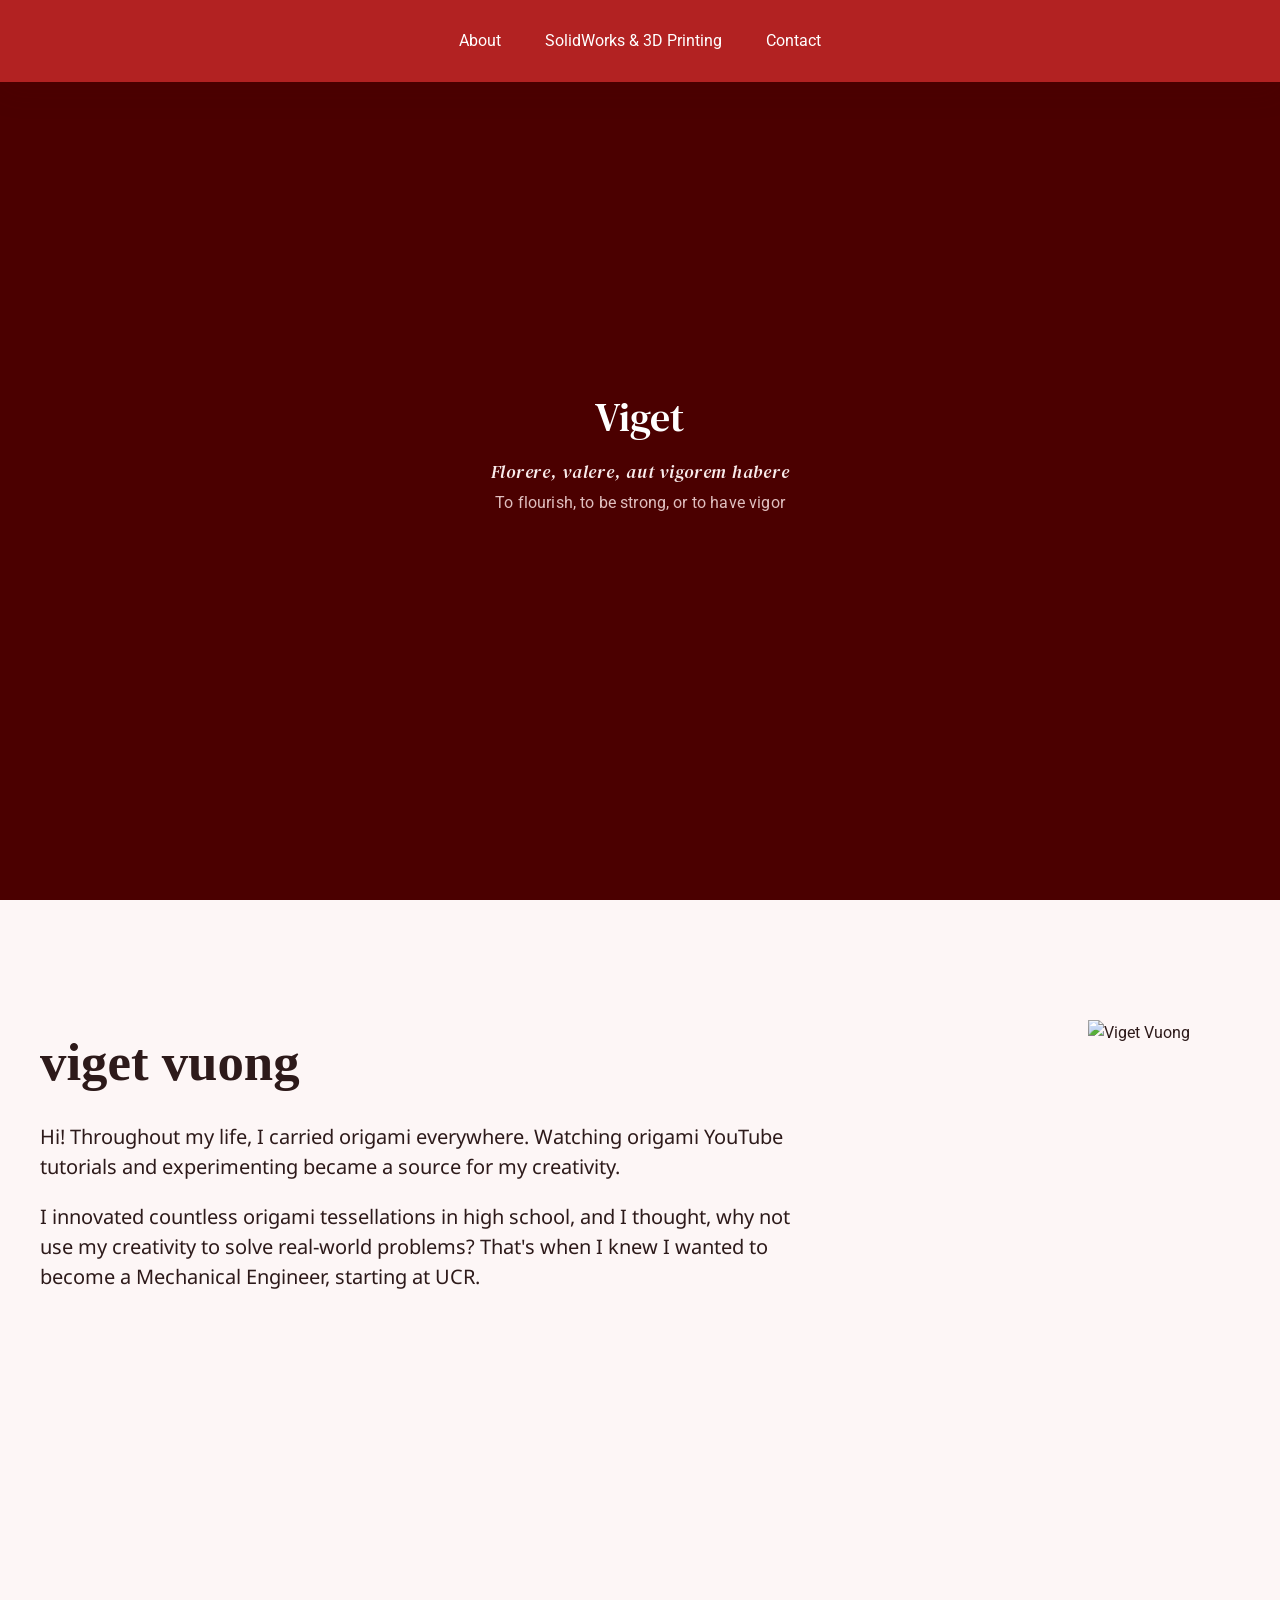
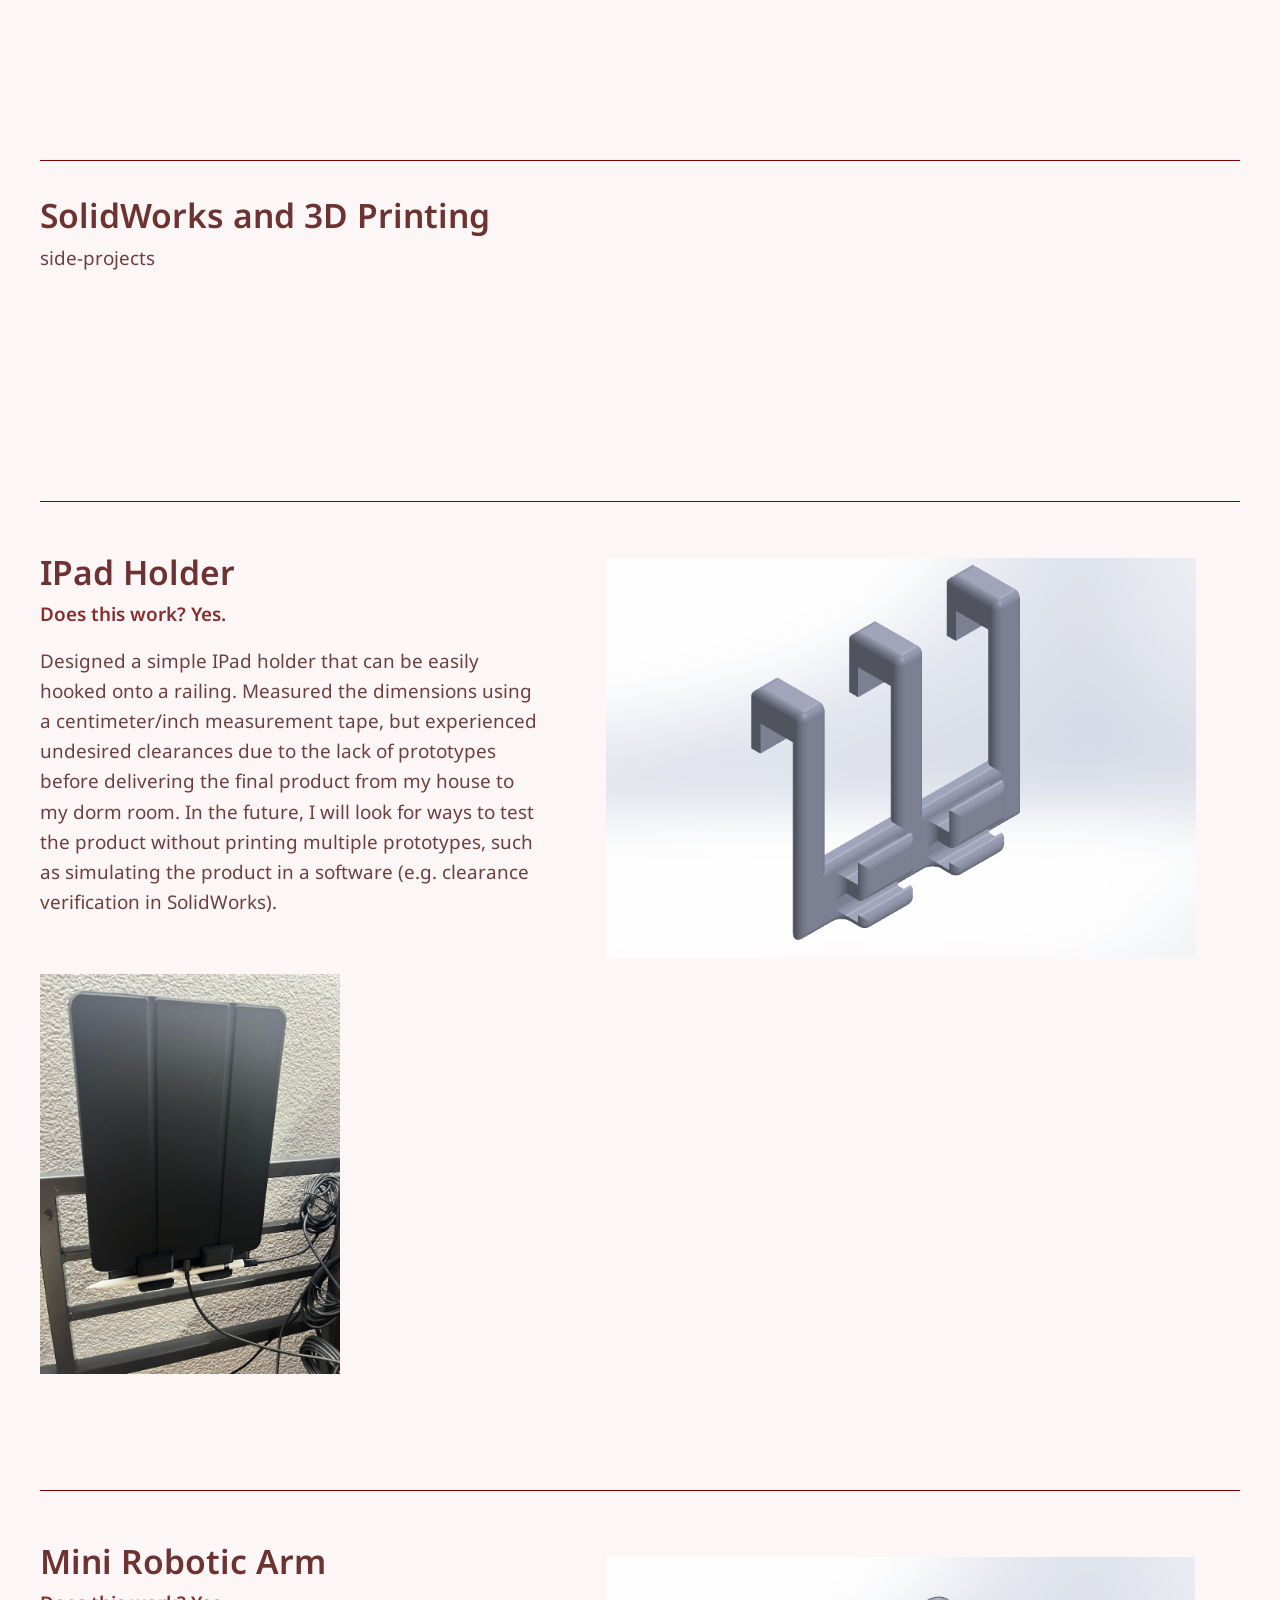
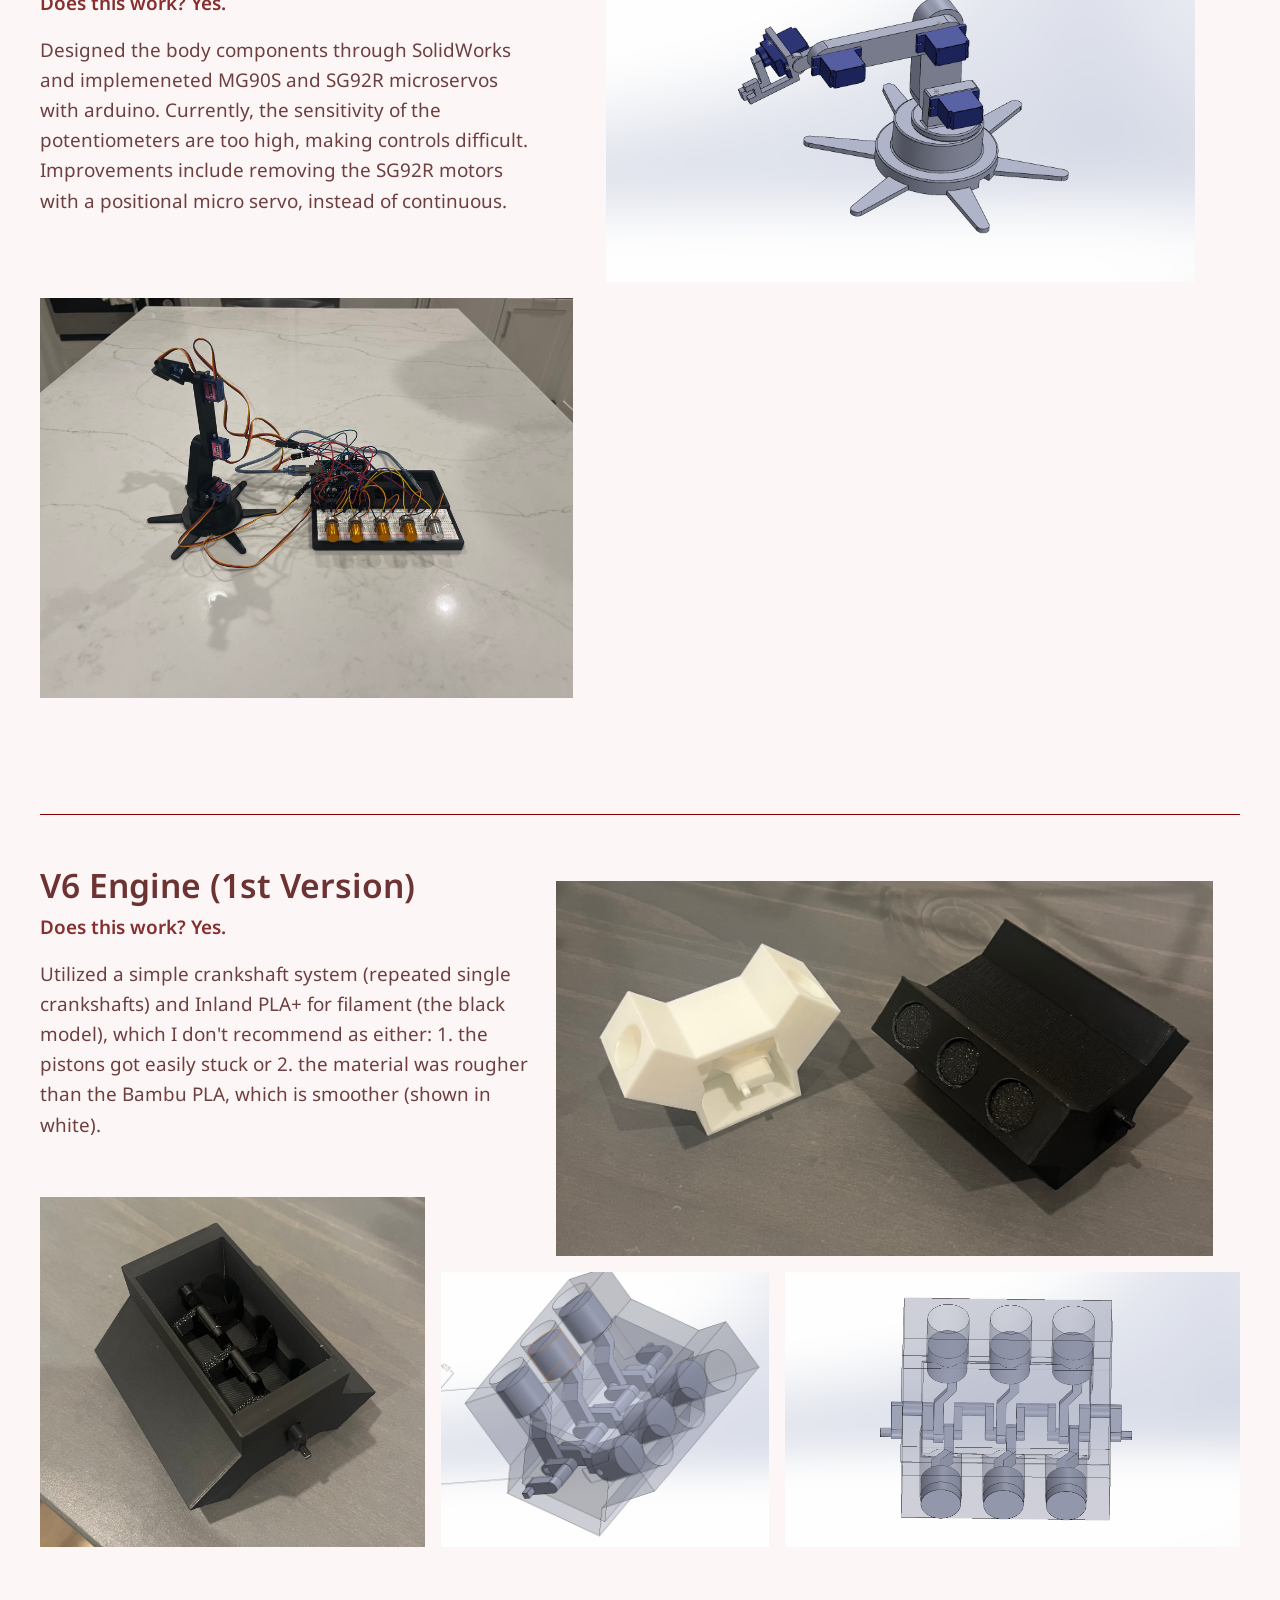
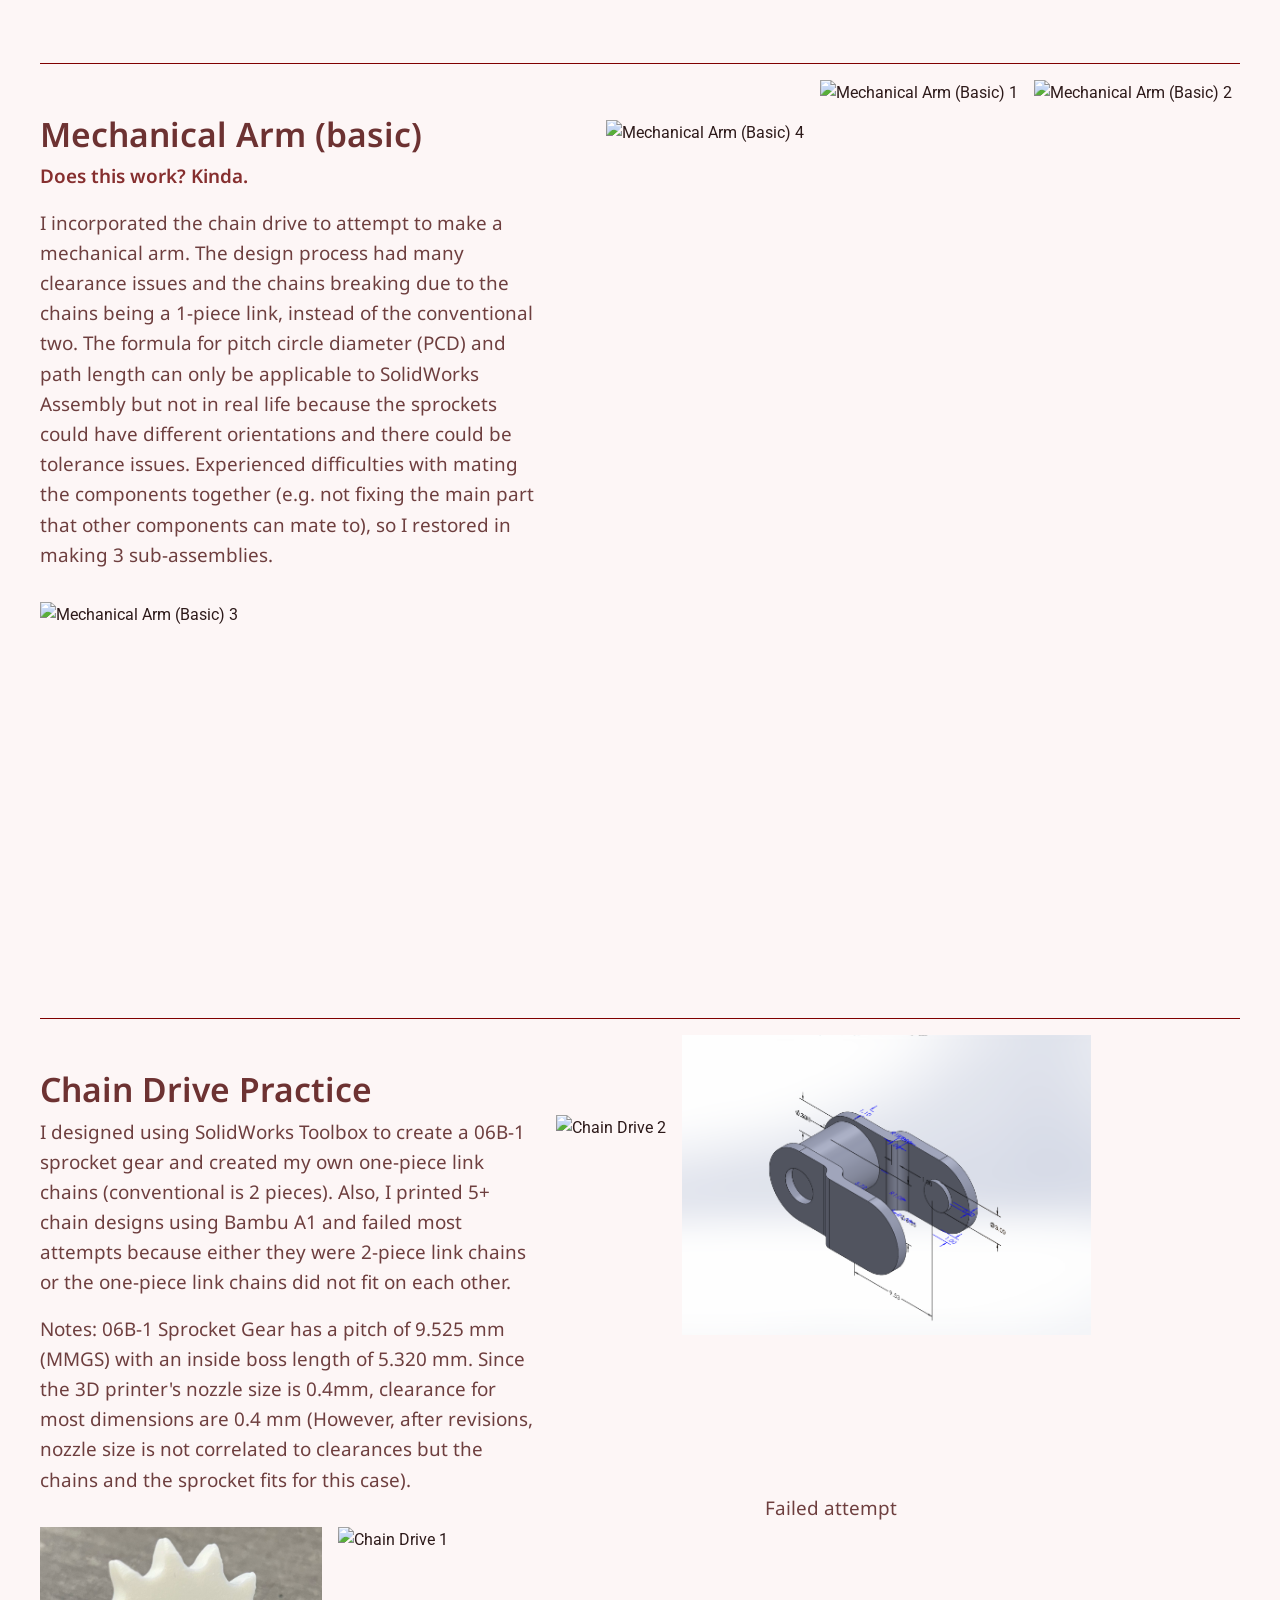
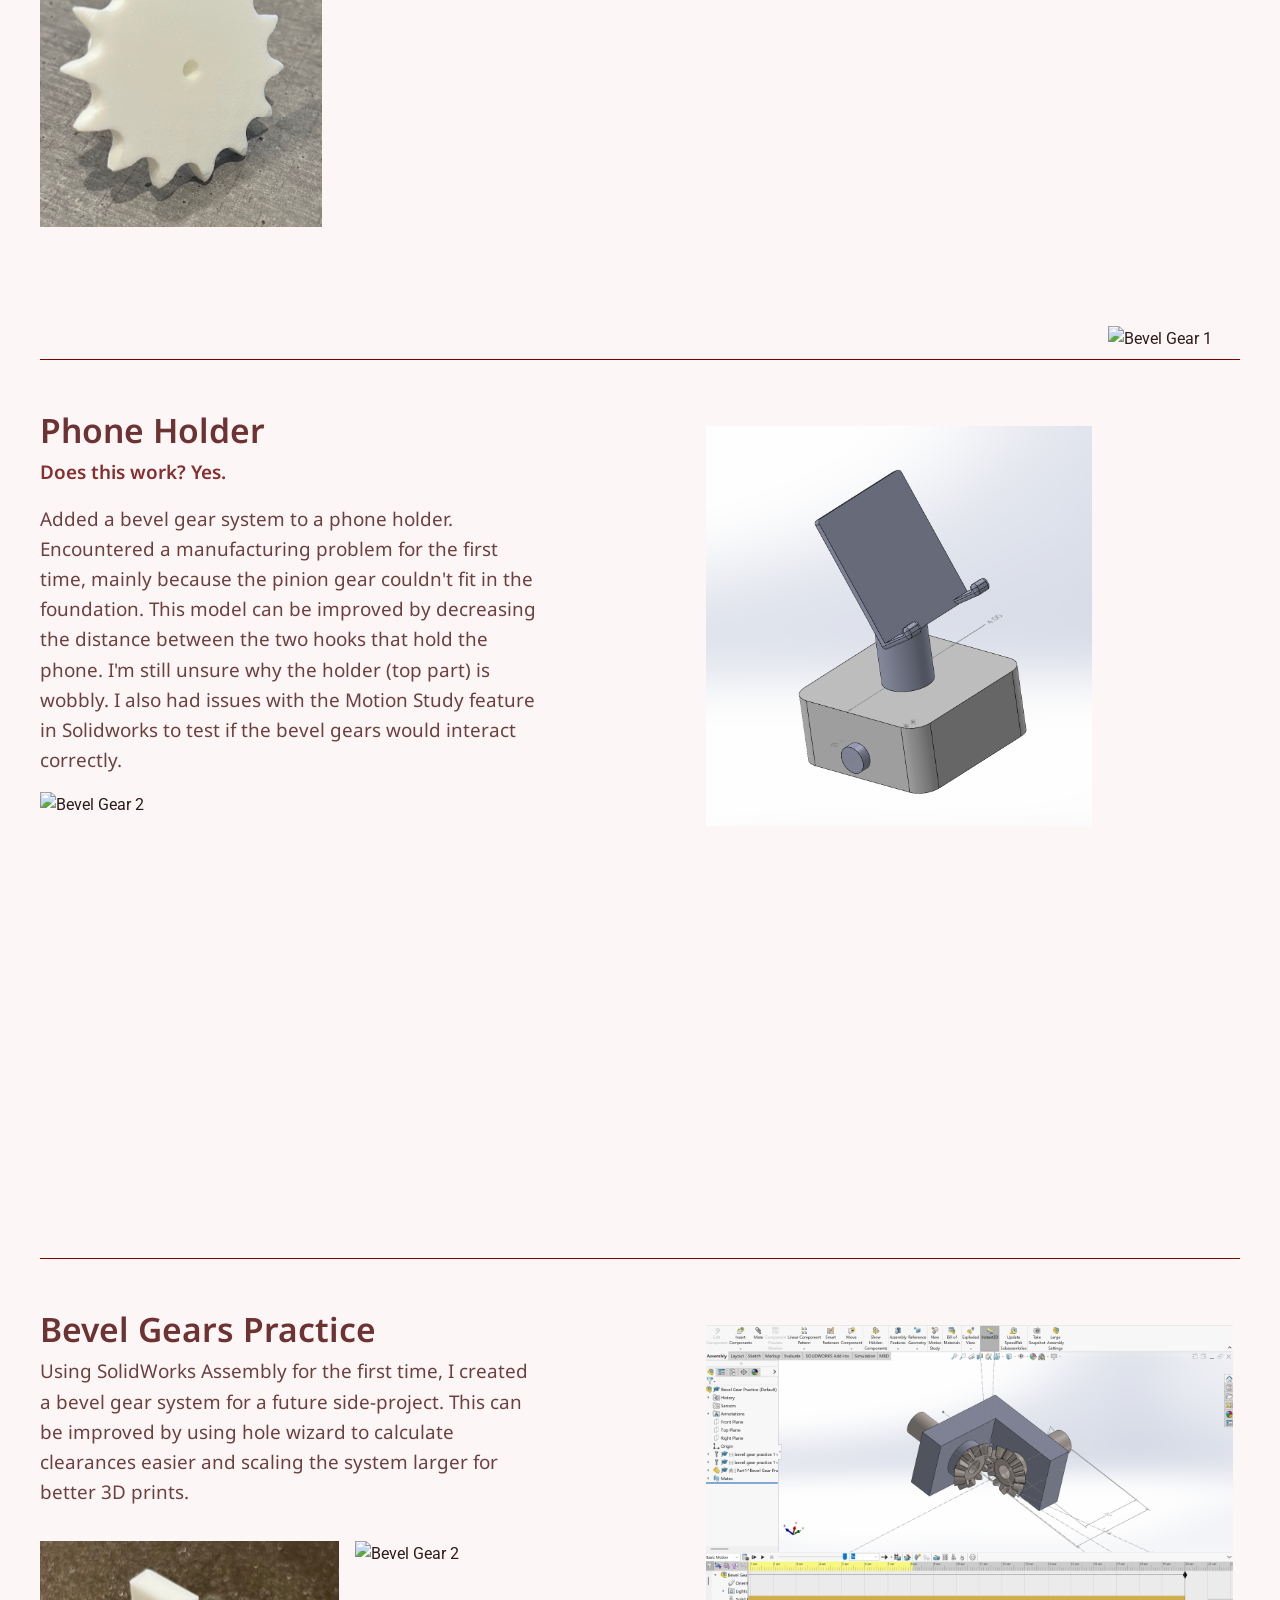
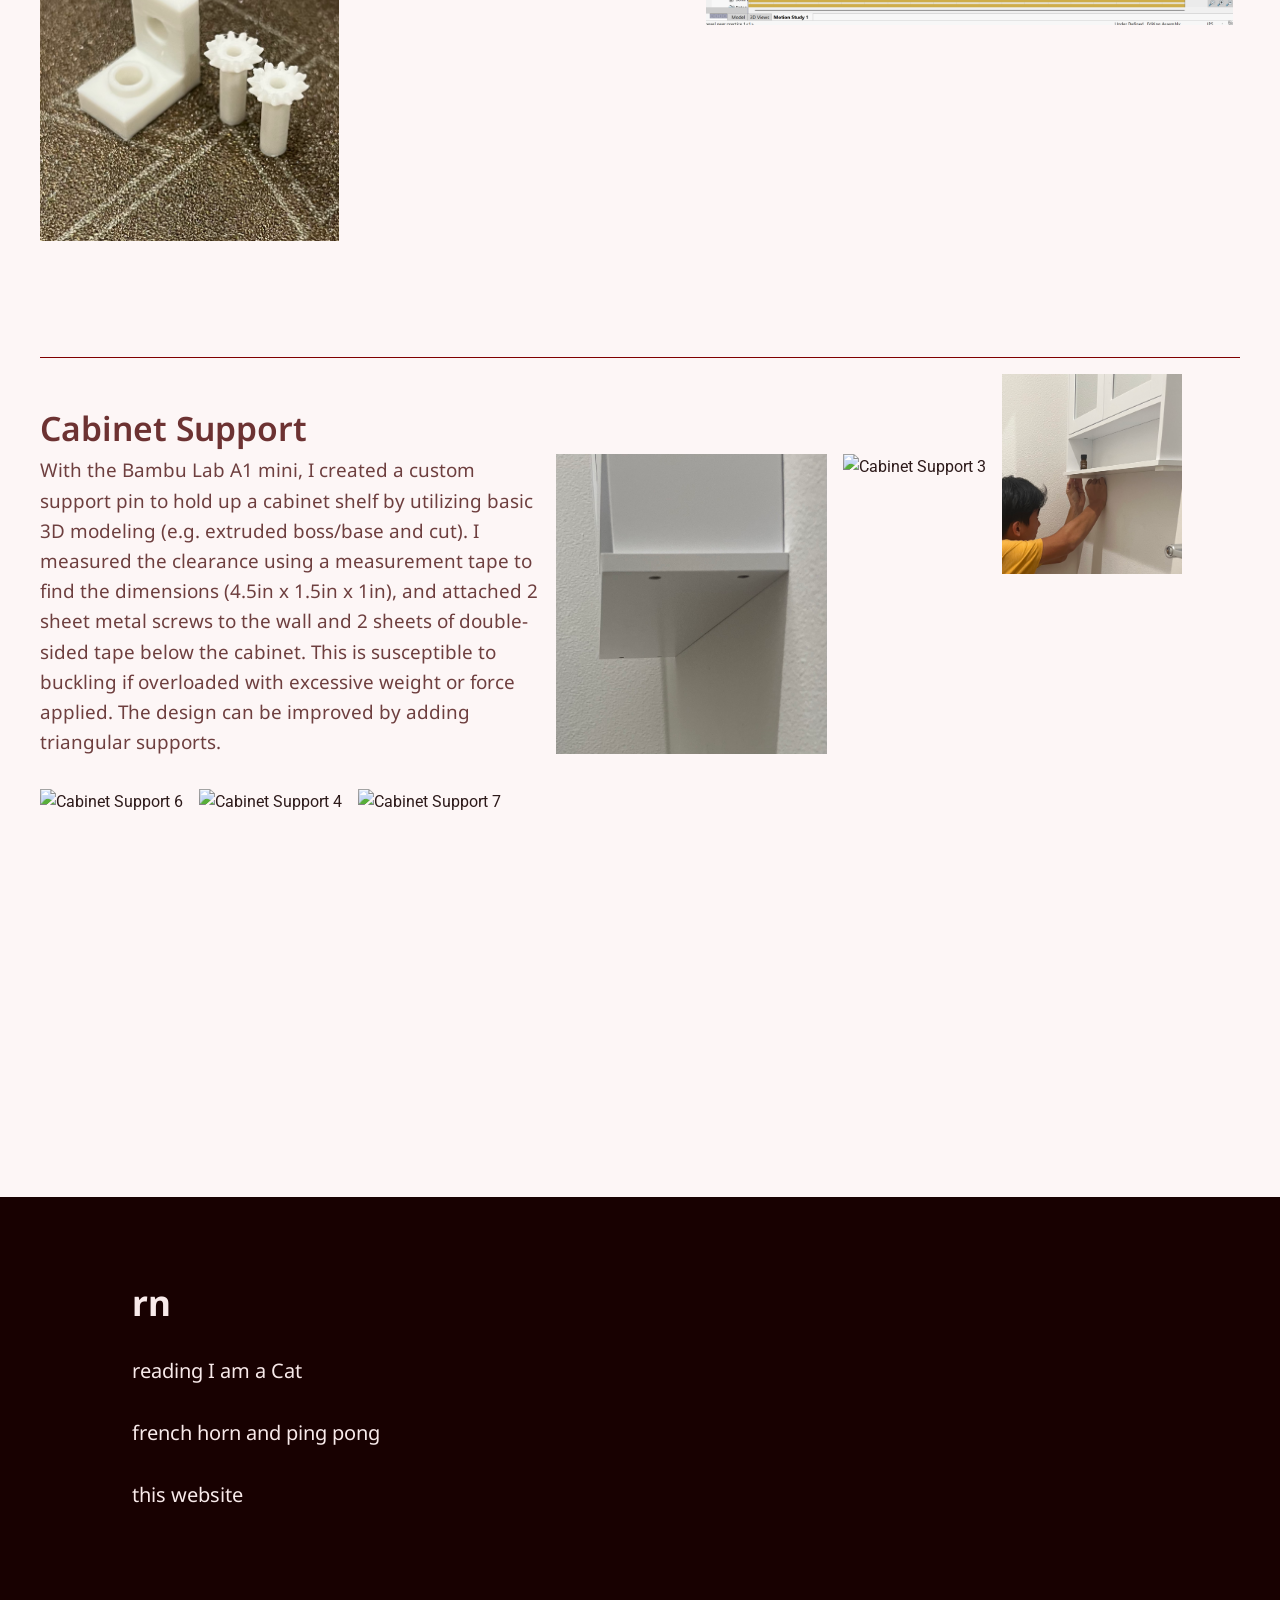
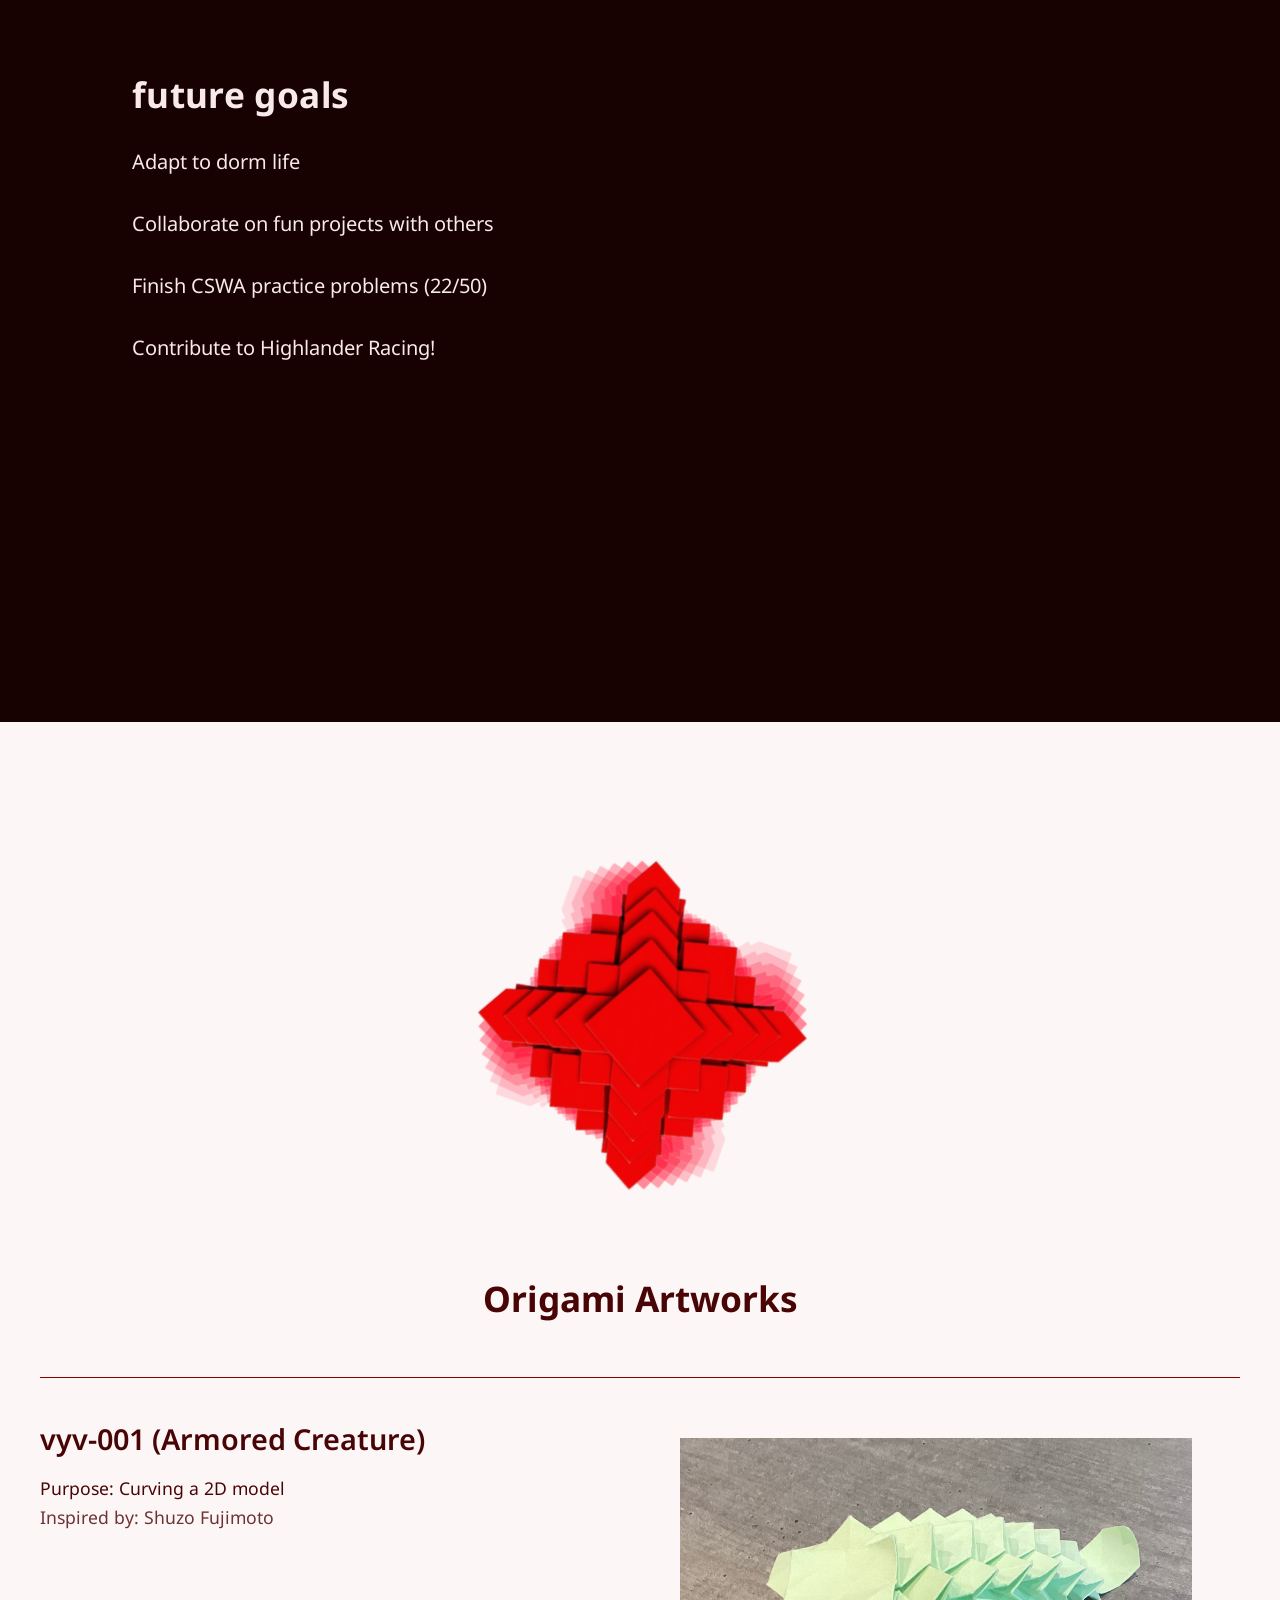
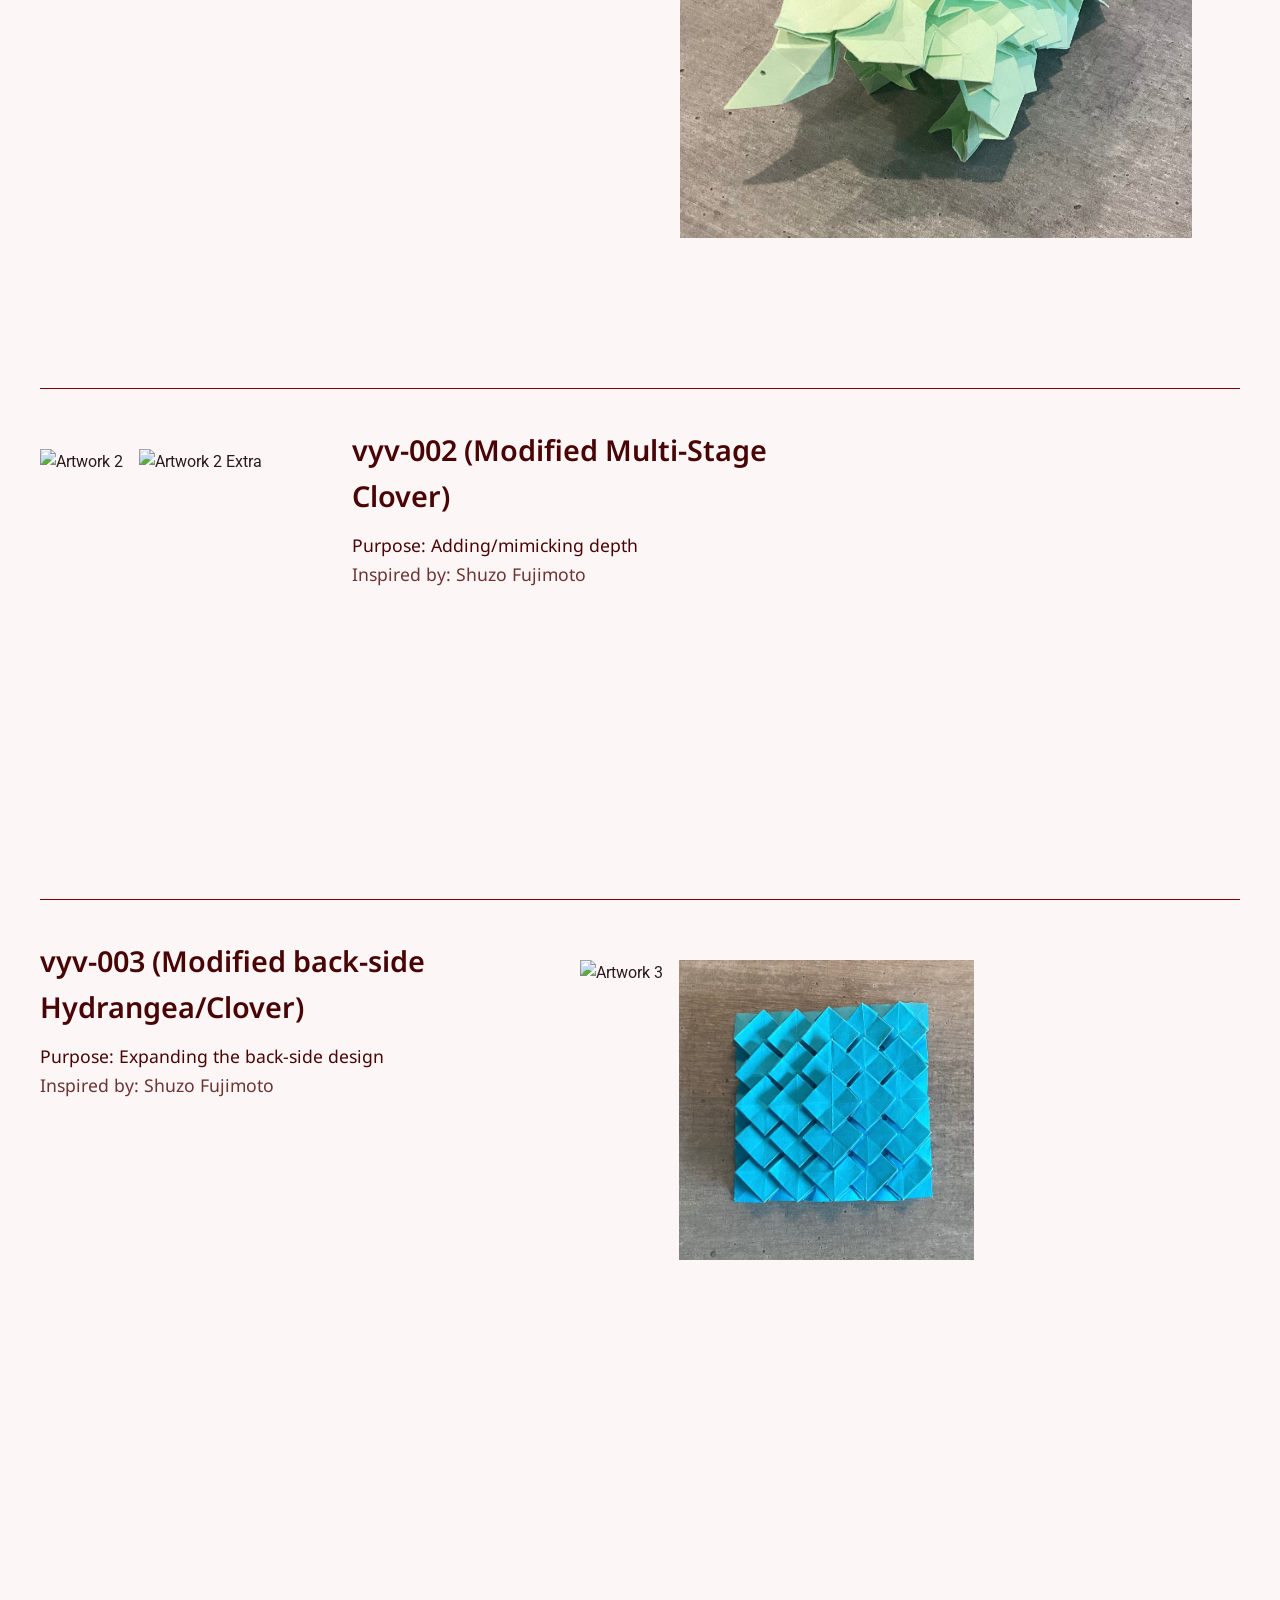
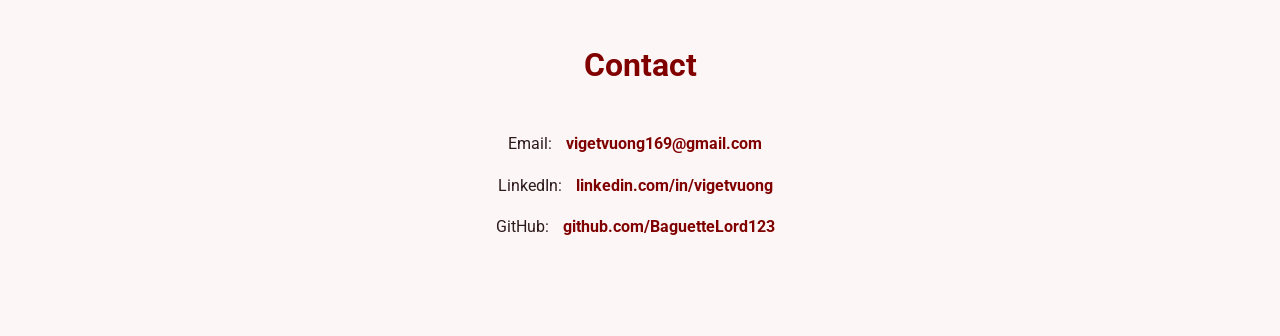
==== index.html @ 93004a3e "Day 12 final" ====
<!DOCTYPE html>
<html lang="en">
<head>
    <meta charset="UTF-8">
    <meta name="viewport" content="width=device-width, initial-scale=1.0">
    <title>Viget Vuong - Mechanical Engineering Student</title>
    <link href="https://fonts.googleapis.com/css2?family=Roboto:wght@400;700&family=Delius&family=DM+Serif+Text&family=Tinos:wght@400;700&family=Noto+Sans:wght@400;700&display=swap" rel="stylesheet">
    <style>
        html, body {
            overflow-x: hidden;
            max-width: 100vw;
        }
        .nav-popup {
            position: fixed;
            top: 0;
            left: 0;
            width: 100vw;
            opacity: 0;
            pointer-events: none;
            transform: translateY(-30px);
            transition: opacity 0.4s cubic-bezier(.4,0,.2,1), transform 0.4s cubic-bezier(.4,0,.2,1), background 0.5s;
            box-shadow: 0 8px 32px rgba(75,0,0,0.13);
            z-index: 2000;
        }
        .nav-popup.visible {
            opacity: 1;
            pointer-events: auto;
            transform: translateY(0);
        }
        .nav-popup.invisible {
            opacity: 0 !important;
            pointer-events: none !important;
            transform: translateY(-30px) !important;
        }
        .nav-popup .container {
            padding-top: 8px;
            padding-bottom: 8px;
        }
        .nav-popup.blend {
            background: #4B0000 !important;
        }
        .nav-popup:not(.blend) {
            background: var(--secondary-color) !important;
        }
        nav.original-nav {
            display: none;
        }
        :root {
            --primary-color: #800000; /* Maroon */
            --secondary-color: #b22222; /* Firebrick (lighter maroon) */
            --accent-color: #f8eaea; /* Very light maroon/pink */
            --text-color: #2d1a1a;
            --bg-color: #fdf6f6;
            --card-bg: #fff;
        }

        body {
            font-family: 'Roboto', sans-serif;
            margin: 0;
            padding: 0;
            background-color: var(--bg-color);
            color: var(--text-color);
            line-height: 1.6;
        }

        .container {
            max-width: 1200px;
            margin: 0 auto;
            padding: 20px;
        }

        header {
            background: var(--primary-color);
            color: #fff;
            padding: 40px 20px;
            text-align: center;
        }

        header h1 {
            margin: 0;
            font-size: 2.5em;
        }

        header p {
            font-size: 1.2em;
            opacity: 0.9;
        }

        nav {
            background: var(--secondary-color);
            padding: 10px 0;
            text-align: center;
        }

        nav a {
            color: #fff;
            text-decoration: none;
            padding: 10px 20px;
            display: inline-block;
            transition: background-color 0.3s ease;
        }

        nav a:hover {
            background-color: rgba(255, 255, 255, 0.15);
        }

        .section {
            padding: 60px 0;
            max-width: 100vw;
            overflow-x: hidden;
        }

        .section h2 {
            text-align: center;
            color: var(--primary-color);
            font-size: 2em;
            margin-bottom: 40px;
        }

        /* Projects Timeline Style */
        .timeline-container {
            width: 95vw;
            max-width: 1600px;
            margin: 0 auto;
            padding: 0 0 40px 0;
        }
        .timeline {
            display: flex;
            flex-direction: column;
            gap: 40px;
            width: 100%;
        }
        .timeline-event {
            display: flex;
            align-items: flex-start;
            background: var(--card-bg);
            border-radius: 10px;
            box-shadow: 0 4px 12px rgba(128,0,0,0.08);
            padding: 30px;
            gap: 30px;
            width: 100%;
        }
        .timeline-event:nth-child(even) {
            background: var(--accent-color);
        }
        .timeline-date {
            min-width: 120px;
            font-weight: bold;
            color: var(--secondary-color);
            font-size: 1.1em;
            margin-top: 10px;
        }
        .timeline-content {
            flex: 1;
        }
        .timeline-content h4 {
            margin: 0 0 10px 0;
            color: var(--primary-color);
            font-size: 1.3em;
        }
        .timeline-content p {
            margin: 0 0 10px 0;
        }
        .timeline-content img {
            max-width: 220px;
            border-radius: 8px;
            margin-top: 10px;
            margin-bottom: 10px;
            box-shadow: 0 2px 8px rgba(128,0,0,0.08);
        }
        .project-link {
            display: inline-block;
            background: var(--secondary-color);
            color: #fff;
            padding: 8px 15px;
            border-radius: 5px;
            text-decoration: none;
            transition: background-color 0.3s ease;
            margin-top: 8px;
        }
        .project-link:hover {
            background-color: #a31515;
        }

        .card {
            background-color: var(--card-bg);
            border-radius: 8px;
            box-shadow: 0 4px 8px rgba(128,0,0,0.08);
            padding: 20px;
            transition: transform 0.3s ease, box-shadow 0.3s ease;
        }

        .card:hover {
            transform: translateY(-5px);
            box-shadow: 0 6px 12px rgba(128,0,0,0.13);
        }

        .card h3 {
            color: var(--secondary-color);
            margin-top: 0;
        }

        .skills-list {
            list-style: none;
            padding: 0;
            display: flex;
            flex-wrap: wrap;
            gap: 10px;
        }

        .skill-item {
            background: var(--accent-color);
            color: var(--primary-color);
            padding: 8px 15px;
            border-radius: 20px;
            font-size: 0.9em;
            font-weight: bold;
        }

        .contact-info {
            text-align: center;
        }

        .contact-info a {
            color: var(--primary-color);
            margin: 0 10px;
            text-decoration: none;
            font-weight: bold;
        }

        .spin-image {
            /* animation removed for JS-driven spin */
            display: block;
            position: relative;
            z-index: 10;
            filter: brightness(1) grayscale(0.08);
            will-change: transform;
        }

        .spin-image.shadow1 {
            position: absolute;
            left: 0;
            top: 0;
            z-index: 1;
            opacity: 0.45;
            filter: brightness(2.2) sepia(0.2) saturate(2) hue-rotate(-10deg) blur(0.3px);
        }
        .spin-image.shadow2 {
            position: absolute;
            left: 0;
            top: 0;
            z-index: 2;
            opacity: 0.35;
            filter: brightness(2.7) sepia(0.15) saturate(2.2) hue-rotate(-10deg) blur(0.25px);
        }
        .spin-image.shadow3 {
            position: absolute;
            left: 0;
            top: 0;
            z-index: 3;
            opacity: 0.28;
            filter: brightness(3.0) sepia(0.12) saturate(2.1) hue-rotate(-10deg) blur(0.2px);
        }
        .spin-image.shadow4 {
            position: absolute;
            left: 0;
            top: 0;
            z-index: 4;
            opacity: 0.22;
            filter: brightness(3.3) sepia(0.10) saturate(2.0) hue-rotate(-10deg) blur(0.15px);
        }
        .spin-image.shadow5 {
            position: absolute;
            left: 0;
            top: 0;
            z-index: 5;
            opacity: 0.16;
            filter: brightness(3.6) sepia(0.08) saturate(1.9) hue-rotate(-10deg) blur(0.1px);
        }
        .spin-image.shadow6 {
            position: absolute;
            left: 0;
            top: 0;
            z-index: 6;
            opacity: 0.12;
            filter: brightness(3.9) sepia(0.06) saturate(1.8) hue-rotate(-10deg) blur(0.05px);
        }

        footer {
            background: var(--primary-color);
            color: #fff;
            text-align: center;
            padding: 20px;
            margin-top: 40px;
        }

        @media (max-width: 900px) {
            .timeline-event {
                flex-direction: column;
                align-items: stretch;
            }
            .timeline-content img {
                max-width: 100%;
            }
        }
        @media (max-width: 768px) {
            .container, .timeline-container {
                padding: 10px;
            }
            .timeline-container {
                width: 100vw;
            }
        }
    </style>
</head>
<body>

    <nav class="original-nav" style="position: relative; z-index: 100;">
        <div class="container">
            <a href="#about">About</a>
            <a href="#solidworks">SolidWorks</a>
            <a href="#contact">Contact</a>
        </div>
    </nav>
    <nav id="nav-popup" class="nav-popup">
        <div class="container">
            <a href="#about">About</a>
            <a href="#solidworks">SolidWorks & 3D Printing</a>
            <a href="#contact">Contact</a>
        </div>
    </nav>

    <section id="hero-maroon" style="width: 100vw; height: 100vh; min-height: 500px; background: #4B0000; display: flex; align-items: center; justify-content: center;">
        <div style="display: flex; flex-direction: column; align-items: center;">
            <span style="color: #fff; font-family: 'DM Serif Text', serif, Arial, sans-serif; font-size: 2.5rem; font-weight: normal; letter-spacing: normal; text-shadow: none; filter: none;">Viget</span>
            <span style="margin-top: 0.5rem; color: #f8eaea; font-family: 'DM Serif Text', serif, Arial, sans-serif; font-size: 1.15rem; font-style: italic; letter-spacing: 0.04em;">Florere, valere, aut vigorem habere</span>
            <span style="margin-top: 0.2rem; color: #e0bfbf; font-family: 'Roboto', serif, Arial, sans-serif; font-size: 0.98rem; font-style: normal; letter-spacing: 0.01em;">To flourish, to be strong, or to have vigor</span>
        </div>
    </section>

    <section id="about" class="section">
        <div class="container">
            <div style="margin-top: 40px; margin-left: 0; text-align: left;">
                <div style="position: relative; min-height: 340px; width: 100%; max-width: 1100px; margin-top: 12px;">
                    <div style="padding-right: 350px;">
                        <span style="font-family: 'Tinos', serif; font-size: 3.3rem; font-weight: bold; color: #2d1a1a; display: inline-block; margin-bottom: 18px;">viget vuong</span>
                        <p style="font-size: 1.25rem; font-family: 'Noto Sans', Arial, sans-serif; margin: 0; line-height: 1.5; margin-bottom: 1em;">Hi! Throughout my life, I carried origami everywhere. Watching origami YouTube tutorials and experimenting became a source for my creativity.</p>
                        <p style="font-size: 1.25rem; font-family: 'Noto Sans', Arial, sans-serif; margin: 0; line-height: 1.5;">I innovated countless origami tessellations in high school, and I thought, why not use my creativity to solve real-world problems? That's when I knew I wanted to become a Mechanical Engineer, starting at UCR.</p>
                    </div>
                    <img src="Vigetphoto.png" alt="Viget Vuong" style="position: absolute; top: 0; right: -50px; max-width: 340px; height: auto;" />
                </div>
            </div>
            <!-- Custom Title/Description Section -->
            <!--<div style="width: 100%; max-width: 900px; margin: 300px 0px 0px 0px; text-align: left;">
                    <h2 style="font-size: 2.1rem; font-family: 'Noto Sans', Arial, sans-serif; font-weight: 600; color: #490505; margin-bottom: 0px; text-align: left;">my projects</h2>
                <p style="font-size: 1.18rem; font-family: 'Noto Sans', Arial, sans-serif; color: #6d3232; margin: 0;">cool stuff :D</p>
                </div> -->
                <!-- Future Projects Section (same format) -->
                <!--<div style="width: 100%; max-width: 900px; margin: 48px 0px 0px 0px; text-align: left;">
                    <h2 style="font-size: 2.1rem; font-family: 'Noto Sans', Arial, sans-serif; font-weight: 600; color: #490505; margin-bottom: 0px; text-align: left;">[Future Project Title]</h2>
                    <p style="font-size: 1.18rem; font-family: 'Noto Sans', Arial, sans-serif; color: #6d3232; margin: 0;">[Future project description goes here]</p>-->
            <div style="width: 100%; max-width: 1300px; margin: 400px 0px 0px 0px; text-align: center;">
                    <hr style="border: none; border-top: 1px solid #800000; height: 0; margin: 0px 0 0px 0; width: 1200px;" />
                    <h2 style="font-size: 2.1rem; font-family: 'Noto Sans', Arial, sans-serif; font-weight: 600; color: #6d3232; margin-bottom: 0px; text-align: left;">SolidWorks and 3D Printing</h2>
                <p style="font-size: 1.18rem; font-family: 'Noto Sans', Arial, sans-serif; color: #6e3f3f; margin: 0; text-align: left;">side-projects</p>
                </div>
                <div id="solidworks" style="scroll-margin-top: 100px;">

                </div>
                <!-- Future Skills Section (same format) -->
                <div style="width: 100vw; min-height: 60vh; background: #fdf6f6; display: flex; flex-direction: column; align-items: left; justify-content: left; margin: 0; padding: 64px 0 64px 0;">
                    <div style="padding-right: 500px;">
                                    <div style="width: 100vw; min-height: 60vh; background: #fdf6f6; display: flex; justify-content: left; align-items: flex-start; margin: 0; padding: 64px 0;">
                                        <div style="display: flex; flex-direction: row; gap: 40px; width: 100%; max-width: 1200px; align-items: flex-start;">
                                            <div style="display: flex; flex-direction: row; gap: 16px; align-items: flex-start; max-width: 1300px; flex-wrap: wrap;">

                                                <hr style="border: none; border-top: 1px solid #800000; height: 0; margin: 0px 0 0px 0; width: 1200px; margin-top: 100px;" />
                                                <div class="cabinet-support-content" style="max-width: 500px; margin-top: 0;">
                                                    <h2 style="font-size: 2.1rem; font-family: 'Noto Sans', Arial, sans-serif; font-weight: 600; color: #6d3232; margin-bottom: 0px; text-align: left;">IPad Holder</h2>
                                                    <p style="font-size: 1.18rem; font-family: 'Noto Sans', Arial, sans-serif; font-weight: 600; color: #862f2f; margin: 0 0 16px 0;">
                                                        Does this work? Yes.
                                                    </p>
                                                    <p style="font-size: 1.18rem; font-family: 'Noto Sans', Arial, sans-serif; color: #6e3f3f; margin: 0 0 16px 0;">
                                                    Designed a simple IPad holder that can be easily hooked onto a railing. Measured the dimensions using a centimeter/inch measurement tape,
                                                    but experienced undesired clearances due to the lack of prototypes before delivering the final product from my house to my dorm room.
                                                    In the future, I will look for ways to test the product without printing multiple prototypes, such as simulating the product in a software
                                                    (e.g. clearance verification in SolidWorks).
                                                    </p>
                                                </div>
                                                <img src="IPadHolderPNGs/Screenshot 2025-10-12 193609.png" alt="IPad Holder 2" style="width: auto; height: 400px; object-fit: cover; margin-top: 40px; margin-left: 50px;" />
                                                <img src="IPadHolderPNGs/IMG_6852.png" alt="IPad Holder 1" style="width: auto; height: 400px; object-fit: cover;" />

                                                <hr style="border: none; border-top: 1px solid #800000; height: 0; margin: 0px 0 0px 0; width: 1200px; margin-top: 100px;" />
                                                <div class="cabinet-support-content" style="max-width: 500px; margin-top: 0;">
                                                    <h2 style="font-size: 2.1rem; font-family: 'Noto Sans', Arial, sans-serif; font-weight: 600; color: #6d3232; margin-bottom: 0px; text-align: left;">Mini Robotic Arm</h2>
                                                    <p style="font-size: 1.18rem; font-family: 'Noto Sans', Arial, sans-serif; font-weight: 600; color: #862f2f; margin: 0 0 16px 0;">
                                                        Does this work? Yes.
                                                    </p>
                                                    <p style="font-size: 1.18rem; font-family: 'Noto Sans', Arial, sans-serif; color: #6e3f3f; margin: 0 0 16px 0;">
                                                    Designed the body components through SolidWorks and implemeneted MG90S and SG92R microservos with arduino. Currently, the sensitivity of the potentiometers are too high, making controls difficult.
                                                    Improvements include removing the SG92R motors with a positional micro servo, instead of continuous.
                                                    </p>
                                                </div>
                                                <img src="MiniRoboticArmPNGs/Screenshot 2025-09-18 151101.png" alt="MiniRoboticArm 1" style="width: auto; height: 325px; object-fit: cover; margin-left: 50px; margin-top: 50px;" />
                                                <img src="MiniRoboticArmPNGs/IMG_6760.png" alt="MiniRoboticArm 2" style="width: auto; height: 400px; object-fit: cover;" />

                                                <hr style="border: none; border-top: 1px solid #800000; height: 0; margin: 0px 0 0px 0; width: 1200px; margin-top: 100px;" />
                                                <div class="cabinet-support-content" style="max-width: 500px; margin-top: 0;">
                                                    <h2 style="font-size: 2.1rem; font-family: 'Noto Sans', Arial, sans-serif; font-weight: 600; color: #6d3232; margin-bottom: 0px; text-align: left;">V6 Engine (1st Version)</h2>
                                                    <p style="font-size: 1.18rem; font-family: 'Noto Sans', Arial, sans-serif; font-weight: 600; color: #862f2f; margin: 0 0 16px 0;">
                                                        Does this work? Yes.
                                                    </p>
                                                    <p style="font-size: 1.18rem; font-family: 'Noto Sans', Arial, sans-serif; color: #6e3f3f; margin: 0 0 16px 0;">
                                                    Utilized a simple crankshaft system (repeated single crankshafts) and Inland PLA+ for filament (the black model), which I don't recommend as either: 1. the pistons got easily stuck or 2. the material was rougher than the Bambu PLA, which is smoother (shown in white).
                                                    </p>
                                                </div>
                                                <img src="V6Engine(1st Version)PNGs/IMG_6727.png" alt="V6 Engine (1st Version) 1" style="width: auto; height: 375px; object-fit: cover; margin-top: 50px;" />
                                                <img src="V6Engine(1st Version)PNGs/IMG_6728.png" alt="V6 Engine (1st Version) 2" style="width: auto; height: 350px; object-fit: cover; margin-top: -75px;"  />
                                                <img src="V6Engine(1st Version)PNGs/Screenshot 2025-09-03 011226.png" alt="V6 Engine (1st Version) 3" style="width: auto; height: 275px; object-fit: cover;"  />
                                                <img src="V6Engine(1st Version)PNGs/Screenshot 2025-09-03 012010.png" alt="V6 Engine (1st Version) 4" style="width: auto; height: 275px; object-fit: cover;"  />

                                                <hr style="border: none; border-top: 1px solid #800000; height: 0; margin: 0px 0 0px 0; width: 1200px; margin-top: 100px;" />
                                                <div class="cabinet-support-content" style="max-width: 500px; margin-top: 0;">
                                                    <h2 style="font-size: 2.1rem; font-family: 'Noto Sans', Arial, sans-serif; font-weight: 600; color: #6d3232; margin-bottom: 0px; text-align: left;">Mechanical Arm (basic)</h2>
                                                    <p style="font-size: 1.18rem; font-family: 'Noto Sans', Arial, sans-serif; font-weight: 600; color: #862f2f; margin: 0 0 16px 0;">
                                                        Does this work? Kinda.
                                                    </p>
                                                    <p style="font-size: 1.18rem; font-family: 'Noto Sans', Arial, sans-serif; color: #6e3f3f; margin: 0 0 16px 0;">
                                                    I incorporated the chain drive to attempt to make a mechanical arm. The design process had many clearance issues and the chains breaking
                                                    due to the chains being a 1-piece link, instead of the conventional two. The formula for pitch circle diameter (PCD) and path length can only be
                                                    applicable to SolidWorks Assembly but not in real life because the sprockets could have different orientations and there could be tolerance issues.
                                                    Experienced difficulties with mating the components together (e.g. not fixing the main part that other components can mate to), so I restored in making 3 sub-assemblies.
                                                    </p>
                                                </div>
                                                <img src="MechanicalArm(Basic)PNGs/IMG_6715.png" alt="Mechanical Arm (Basic) 4" style="width: auto; height: 400px; object-fit: cover; margin-top: 40px; margin-left: 50px;" />
                                                <img src="MechanicalArm(Basic)PNGs/IMG_6711.png" alt="Mechanical Arm (Basic) 1" style="width: auto; height: 300px; object-fit: cover;" />
                                                <img src="MechanicalArm(Basic)PNGs/IMG_6713.png" alt="Mechanical Arm (Basic) 2" style="width: auto; height: 300px; object-fit: cover;" />
                                                <img src="MechanicalArm(Basic)PNGs/IMG_6714.png" alt="Mechanical Arm (Basic) 3" style="width: auto; height: 300px; object-fit: cover;" />

                                                <hr style="border: none; border-top: 1px solid #800000; height: 0; margin: 100px 0 0px 0; width: 1200px;" />
                                                <div class="cabinet-support-content" style="max-width: 500px; margin-top: 0;">
                                                    <h2 style="font-size: 2.1rem; font-family: 'Noto Sans', Arial, sans-serif; font-weight: 600; color: #6d3232; margin-bottom: 0px; text-align: left;">Chain Drive Practice</h2>
                                                    <p style="font-size: 1.18rem; font-family: 'Noto Sans', Arial, sans-serif; color: #6e3f3f; margin: 0 0 16px 0;">
                                                    I designed using SolidWorks Toolbox to create a 06B-1 sprocket gear and created my own one-piece link chains (conventional is 2 pieces).
                                                    Also, I printed 5+ chain designs using Bambu A1 and failed most attempts because either they were 2-piece link chains or the one-piece link
                                                    chains did not fit on each other.
                                                    </p>
                                                    <p style="font-size: 1.18rem; font-family: 'Noto Sans', Arial, sans-serif; color: #6e3f3f; margin: 0 0 16px 0;">
                                                    Notes: 06B-1 Sprocket Gear has a pitch of 9.525 mm (MMGS) with an inside boss length of 5.320 mm. Since the 3D printer's nozzle size is 0.4mm, clearance for most dimensions are 0.4 mm
                                                    (However, after revisions, nozzle size is not correlated to clearances but the chains and the sprocket fits for this case).
                                                    </p>
                                                </div>
                                                <img src="ChainDrivePNGs/IMG_6697.png" alt="Chain Drive 2" style="width: auto; height: 300px; object-fit: cover; margin-top: 80px;" />
                                                <img src="ChainDrivePNGs/Screenshot 2025-08-25 140531.png" alt="Chain Drive 4" style="width: auto; height: 300px; object-fit: cover;" />
                                                <img src="ChainDrivePNGs/IMG_6698.png" alt="Chain Drive 3" style="width: auto; height: 300px; object-fit: cover;" />
                                                <img src="ChainDrivePNGs/IMG_6691.png" alt="Chain Drive 1" style="width: auto; height: 300px; object-fit: cover;" />
                                                <p style="font-size: 1.18rem; font-family: 'Noto Sans', Arial, sans-serif; color: #6e3f3f; margin: 0 0 16px 0; margin-left: 725px; margin-top: -350px;">
                                                    Failed attempt
                                                </p>

                                                <!--TEMPLATE:-->
                                                <hr style="border: none; border-top: 1px solid #800000; height: 0; margin: 0px 0 0px 0; width: 1200px; margin-top: 100px;" />
                                                <div class="cabinet-support-content" style="max-width: 500px; margin-top: 0;">
                                                    <h2 style="font-size: 2.1rem; font-family: 'Noto Sans', Arial, sans-serif; font-weight: 600; color: #6d3232; margin-bottom: 0px; text-align: left;">Phone Holder</h2>
                                                    <p style="font-size: 1.18rem; font-family: 'Noto Sans', Arial, sans-serif; font-weight: 600; color: #862f2f; margin: 0 0 16px 0;">
                                                        Does this work? Yes.
                                                    </p>
                                                    <p style="font-size: 1.18rem; font-family: 'Noto Sans', Arial, sans-serif; color: #6e3f3f; margin: 0 0 16px 0;">
                                                    Added a bevel gear system to a phone holder. Encountered a manufacturing problem for the first time, mainly because the pinion gear couldn't fit in the foundation.
                                                    This model can be improved by decreasing the distance between the two hooks that hold the phone. I'm still unsure why the holder (top part) is wobbly.
                                                    I also had issues with the Motion Study feature in Solidworks to test if the bevel gears would interact correctly.
                                                    </p>
                                                </div>
                                                <img src="PhoneHolderPNGs/Screenshot 2025-08-23 133120.png" alt="Bevel Gear 3" style="width: auto; height: 400px; object-fit: cover; margin-left: 150px; margin-top: 50px;" />
                                                <img src="PhoneHolderPNGs/IMG_6682.png" alt="Bevel Gear 1" style="width: auto; height: 400px; object-fit: cover; margin-top: -50px;" />
                                                <img src="PhoneHolderPNGs/IMG_6683.png" alt="Bevel Gear 2" style="width: auto; height: 400px; object-fit: cover; margin-top: -50px;" />

                                                <hr style="border: none; border-top: 1px solid #800000; height: 0; margin: 0px 0 0px 0; width: 1200px; margin-top: 50px;" />
                                                <div class="cabinet-support-content" style="max-width: 500px; margin-top: 0;">
                                                    <h2 style="font-size: 2.1rem; font-family: 'Noto Sans', Arial, sans-serif; font-weight: 600; color: #6d3232; margin-bottom: 0px; text-align: left;">Bevel Gears Practice</h2>
                                                    <p style="font-size: 1.18rem; font-family: 'Noto Sans', Arial, sans-serif; color: #6e3f3f; margin: 0 0 16px 0;">
                                                    Using SolidWorks Assembly for the first time, I created a bevel gear system for a future side-project.
                                                    This can be improved by using hole wizard to calculate clearances easier and scaling the system larger for better 3D prints.
                                                    </p>
                                                </div>
                                                <img src="BevelGearPNGs/Screenshot 2025-08-20 212921.png" alt="Bevel Gear 3" style="width: auto; height: 300px; object-fit: cover; margin-left: 150px; margin-top: 50px;" />
                                                <img src="BevelGearPNGs/IMG_6670.png" alt="Bevel Gear 1" style="width: auto; height: 300px; object-fit: cover; margin-top: -100px;" />
                                                <img src="BevelGearPNGs/IMG_6671.png" alt="Bevel Gear 2" style="width: auto; height: 300px; object-fit: cover; margin-top: -100px;" />

                                                <hr style="border: none; border-top: 1px solid #800000; height: 0; margin: 100px 0 0px 0; width: 1200px;" />
                                                <div class="cabinet-support-content" style="max-width: 500px; margin-top: 0;">
                                                    <h2 style="font-size: 2.1rem; font-family: 'Noto Sans', Arial, sans-serif; font-weight: 600; color: #6d3232; margin-bottom: 0px; text-align: left;">Cabinet Support</h2>
                                                    <p style="font-size: 1.18rem; font-family: 'Noto Sans', Arial, sans-serif; color: #6e3f3f; margin: 0 0 16px 0;">
                                                    With the Bambu Lab A1 mini, I created a custom support pin to hold up a cabinet shelf by utilizing basic 3D modeling (e.g. extruded boss/base and cut).
                                                    I measured the clearance using a measurement tape to find the dimensions (4.5in x 1.5in x 1in), and attached 2 sheet metal screws to the wall and 2 sheets of double-sided tape below the cabinet.
                                                    This is susceptible to buckling if overloaded with excessive weight or force applied. The design can be improved by adding triangular supports.
                                                    </p>
                                                </div>
                                                <img src="CabinetSupportPNGs/IMG_6653.png" alt="Cabinet Support 2" style="width: auto; height: 300px; object-fit: cover; margin-top: 80px;" />
                                                <img src="CabinetSupportPNGs/IMG_6654.png" alt="Cabinet Support 3" style="width: auto; height: 300px; object-fit: cover; margin-top: 80px;" />
                                                <img src="CabinetSupportPNGs/IMG_6656.png" alt="Cabinet Support 5" style="width: auto; height: 200px; object-fit: cover;" />
                                                <img src="CabinetSupportPNGs/IMG_6658.png" alt="Cabinet Support 6" style="width: auto; height: 200px; object-fit: cover;" />
                                                <img src="CabinetSupportPNGs/IMG_6655.png" alt="Cabinet Support 4" style="width: auto; height: 200px; object-fit: cover;" />
                                                <img src="CabinetSupportPNGs/IMG_6661.png" alt="Cabinet Support 7" style="width: auto; height: 200px; object-fit: cover;" />
                                            </div>
                                        </div>
                                    </div>
                        </div>
                    </div>
                </div>
            </div>
        </div>
    </section>

    <section id="current-and-future" style="width: 100vw; min-height: 125vh; background: #180101; display: flex; align-items: left; justify-content: left;">
        <div style="display: flex; flex-direction: column; align-items: flex-start; width: 100%;">
            <div style="width: 100%; max-width: 1000px; padding: 48px 32px; color: #fff; text-align: left; margin-left: 100px;">
                <h2 style="font-size: 2.2rem; font-family: 'Noto Sans', Arial, sans-serif; font-weight: 700; margin-bottom: 24px; color: #f8eaea; letter-spacing: 0.01em; text-align: left;">rn</h2>
                <p style="font-size: 1.25rem; font-family: 'Noto Sans', Arial, sans-serif; color: #f8eaea; margin: 0 0 30px 0;">reading I am a Cat</p>
                <p style="font-size: 1.25rem; font-family: 'Noto Sans', Arial, sans-serif; color: #f8eaea; margin: 0 0 30px 0;">french horn and ping pong</p>
                <p style="font-size: 1.25rem; font-family: 'Noto Sans', Arial, sans-serif; color: #f8eaea; margin: 0 0 30px 0;">this website</p>
            </div>
            <div style="width: 100%; max-width: 1000px; padding: 48px 32px; color: #fff; text-align: left; margin-left: 100px;">
                <h2 style="font-size: 2.2rem; font-family: 'Noto Sans', Arial, sans-serif; font-weight: 700; margin-bottom: 24px; color: #f8eaea; letter-spacing: 0.01em; text-align: left;">future goals</h2>
                <p style="font-size: 1.25rem; font-family: 'Noto Sans', Arial, sans-serif; color: #f8eaea; margin: 0 0 30px 0;">Adapt to dorm life</p>
                <p style="font-size: 1.25rem; font-family: 'Noto Sans', Arial, sans-serif; color: #f8eaea; margin: 0 0 30px 0;">Collaborate on fun projects with others</p>
                <p style="font-size: 1.25rem; font-family: 'Noto Sans', Arial, sans-serif; color: #f8eaea; margin: 0 0 30px 0;">Finish CSWA practice problems (22/50)</p>
                <p style="font-size: 1.25rem; font-family: 'Noto Sans', Arial, sans-serif; color: #f8eaea; margin: 0 0 30px 0;">Contribute to Highlander Racing!</p>
            </div>
        </div>
    </section>

    <section id="origami-section" class="section">
        <div style="display: flex; flex-direction: column; align-items: center; justify-content: center;">
            <div style="position: relative; width: 320px; height: 320px; margin: 80px auto 24px auto;">
                <img src="image.png" alt="shadow1" class="spin-image shadow1" style="width:320px; height:320px;" />
                <img src="image.png" alt="shadow2" class="spin-image shadow2" style="width:320px; height:320px;" />
                <img src="image.png" alt="shadow3" class="spin-image shadow3" style="width:320px; height:320px;" />
                <img src="image.png" alt="shadow4" class="spin-image shadow4" style="width:320px; height:320px;" />
                <img src="image.png" alt="shadow5" class="spin-image shadow5" style="width:320px; height:320px;" />
                <img src="image.png" alt="shadow6" class="spin-image shadow6" style="width:320px; height:320px;" />
                <img src="image.png" alt="Viget Vuong" class="spin-image" style="width:320px; height:320px;" />
            </div>
        </div>

        <!-- Origami Artworks Section -->
        <div style="width: 100%; background: #fdf6f6; padding: 64px 0;">
            <div style="max-width: 1200px; margin: 0 auto; padding: 0 32px;">
                <!-- Title -->
                <div style="text-align: center; margin-bottom: 50px;">
                    <h2 style="font-size: 2.2rem; font-family: 'Noto Sans', Arial, sans-serif; font-weight: 700; color: #490505; margin: 0;"><strong>Origami Artworks</strong></h2>
                </div>

                <hr style="border: none; border-top: 1px solid #800000; height: 0; margin: 0px 0 0px 0; width: 1200px;" />

                <!-- Artwork 1 -->
                <div style="display: flex; flex-direction: row; gap: 40px; align-items: flex-start; margin-bottom: 48px; width: 100%; margin-top: 10px; margin-bottom: 150px;">
                    <div style="flex: 1; max-width: 500px;">
                        <h3 style="font-size: 1.8rem; font-family: 'Noto Sans', Arial, sans-serif; font-weight: 600; color: #490505; margin-bottom: 12px;">vyv-001 (Armored Creature)</h3>
                        <p style="font-size: 1.1rem; font-family: 'Noto Sans', Arial, sans-serif; color: #490505; margin: 0;">
                            Purpose: Curving a 2D model
                        </p>
                        <p style="font-size: 1.1rem; font-family: 'Noto Sans', Arial, sans-serif; color: #6d3232; margin: 0;">
                            Inspired by: Shuzo Fujimoto
                        </p>
                    </div>
                    <div style="display: flex; gap: 16px; align-items: flex-start;">
                        <img src="OrigamiArtworksPNGs/IMG_0482.PNG.png" alt="Artwork 1" style="height: 400px; width: auto; margin-left: 100px; margin-top: 50px;" />
                    </div>
                </div>

                <hr style="border: none; border-top: 1px solid #800000; height: 0; margin: 0px 0 0px 0; width: 1200px;" />

                <!-- Artwork 2 -->
                <div style="display: flex; flex-direction: row; gap: 40px; align-items: flex-start; margin-bottom: 48px; width: 100%; margin-top: 10px; margin-bottom: 150px;">
                    <div style="display: flex; gap: 16px; align-items: flex-start;">
                        <img src="OrigamiArtworksPNGs/IMG_6249.png" alt="Artwork 2" style="height: 300px; width: auto; margin-top: 50px;" />
                        <img src="OrigamiArtworksPNGs/IMG_6250.PNG.png" alt="Artwork 2 Extra" style="height: 300px; width: auto; margin-top: 50px;" />
                    </div>

                    <div style="flex: 1; max-width: 500px; margin-left: 50px;">
                        <h3 style="font-size: 1.8rem; font-family: 'Noto Sans', Arial, sans-serif; font-weight: 600; color: #490505; margin-bottom: 12px;">vyv-002 (Modified Multi-Stage Clover)</h3>
                        <p style="font-size: 1.1rem; font-family: 'Noto Sans', Arial, sans-serif; color: #490505; margin: 0;">
                            Purpose: Adding/mimicking depth
                        </p>
                        <p style="font-size: 1.1rem; font-family: 'Noto Sans', Arial, sans-serif; color: #6d3232; margin: 0;">
                            Inspired by: Shuzo Fujimoto
                        </p>
                    </div>
                </div>

                <hr style="border: none; border-top: 1px solid #800000; height: 0; margin: 0px 0 0px 0; width: 1200px;" />

                <!-- Artwork 3 -->
                <div style="display: flex; flex-direction: row; gap: 40px; align-items: flex-start; margin-bottom: 48px; width: 100%; margin-top: 10px; margin-bottom: 150px;">
                    <div style="flex: 1; max-width: 500px;">
                        <h3 style="font-size: 1.8rem; font-family: 'Noto Sans', Arial, sans-serif; font-weight: 600; color: #490505; margin-bottom: 12px;">vyv-003 (Modified back-side Hydrangea/Clover)</h3>
                        <p style="font-size: 1.1rem; font-family: 'Noto Sans', Arial, sans-serif; color: #490505; margin: 0;">
                            Purpose: Expanding the back-side design
                        </p>
                        <p style="font-size: 1.1rem; font-family: 'Noto Sans', Arial, sans-serif; color: #6d3232; margin: 0;">
                            Inspired by: Shuzo Fujimoto
                        </p>
                    </div>
                    <div style="display: flex; gap: 16px; align-items: flex-start;">
                        <img src="OrigamiArtworksPNGs/IMG_6251.PNG.png" alt="Artwork 3" style="height: 300px; width: auto; margin-top: 50px;" />
                        <img src="OrigamiArtworksPNGs/IMG_0484.PNG.png" alt="Artwork 1 Extra" style="height: 300px; width: auto; margin-top: 50px;" />
                        <!-- Add another image here if you have one -->
                    </div>
                </div>
            </div>
        </div>
    </section>

    <section id="contact" class="section">
        <div class="container">
            <h2>Contact</h2>
            <div class="contact-info">
                <p>Email: <a href="mailto:vigetvuong169@gmail.com">vigetvuong169@gmail.com</a></p>
                <p>LinkedIn: <a href="https://www.linkedin.com/in/vigetvuong" target="_blank">linkedin.com/in/vigetvuong</a></p>
                <p>GitHub: <a href="https://github.com/BaguetteLord123" target="_blank">github.com/BaguetteLord123</a></p>
            </div>
        </div>
    </section>

<script>
// Navigation popup logic
const navPopup = document.getElementById('nav-popup');
const heroSection = document.getElementById('hero-maroon');
let ticking = false;
function handleNavPopup() {
    const scrollY = window.scrollY || window.pageYOffset;
    const heroBottom = heroSection.offsetTop + heroSection.offsetHeight;
    const aboutSection = document.getElementById('about');
    const navRect = navPopup.getBoundingClientRect();
    const aboutRect = aboutSection.getBoundingClientRect();
    // If nav bottom touches or passes the about section top, hide popup
    if (navRect.bottom >= aboutRect.top) {
        navPopup.classList.remove('visible', 'blend');
        navPopup.classList.add('invisible');
        return;
    }
    if (scrollY <= 2) {
        navPopup.classList.add('visible');
        navPopup.classList.remove('blend', 'invisible');
    } else if (scrollY < heroBottom - 60) {
        navPopup.classList.add('visible', 'blend');
        navPopup.classList.remove('invisible');
    } else {
        navPopup.classList.remove('visible', 'blend');
        navPopup.classList.add('invisible');
    }
}
window.addEventListener('scroll', function() {
    if (!ticking) {
        window.requestAnimationFrame(function() {
            handleNavPopup();
            handleSpinScroll();
            ticking = false;
        });
        ticking = true;
    }
});
// On load
handleNavPopup();

// JS-driven smooth spinning effect
const spinImages = document.querySelectorAll('.spin-image');
const baseDuration = 14; // seconds for one full rotation at rest
const minDuration = 1.2; // much faster minimum duration
const maxBoost = 15; // more speed boost
let lastScrollY = window.scrollY || window.pageYOffset;
let lastTimestamp = performance.now();
let spinTimeout;
let spinSpeed = 1 / baseDuration; // rotations per second
let targetSpeed = spinSpeed;
let currentAngle = 0;
let lastFrameTime = performance.now();

function handleSpinScroll() {
    const now = performance.now();
    const scrollY = window.scrollY || window.pageYOffset;
    const deltaY = Math.abs(scrollY - lastScrollY);
    // Linear mapping for speed boost
    let boost = Math.min(maxBoost, deltaY * (maxBoost / 120)); // 120px scroll = max boost
    let newDuration = baseDuration - boost;
    newDuration = Math.max(minDuration, Math.min(baseDuration, newDuration));
    targetSpeed = 1 / newDuration;
    // After 400ms of no scroll, return to normal
    clearTimeout(spinTimeout);
    spinTimeout = setTimeout(() => {
        targetSpeed = 1 / baseDuration;
    }, 150);
    lastScrollY = scrollY;
    lastTimestamp = now;
}

function animateSpin() {
    const now = performance.now();
    const dt = (now - lastFrameTime) / 1000; // seconds
    // Smoothly interpolate spinSpeed toward targetSpeed (slower decline)
    let lerpRate = (targetSpeed < spinSpeed) ? 0.035 : 0.12; // slower when slowing down
    spinSpeed += (targetSpeed - spinSpeed) * lerpRate;
    currentAngle = (currentAngle + 360 * spinSpeed * dt) % 360;
    // Each shadow gets a slight delay
    spinImages.forEach((img, i) => {
        let angle = currentAngle;
        if (img.classList.contains('shadow1')) angle -= 5;
        if (img.classList.contains('shadow2')) angle -= 10;
        if (img.classList.contains('shadow3')) angle -= 15;
        if (img.classList.contains('shadow4')) angle -= 20;
        if (img.classList.contains('shadow5')) angle -= 25;
        if (img.classList.contains('shadow6')) angle -= 30;
        img.style.transform = `rotate(${angle}deg)`;
    });
    lastFrameTime = now;
    requestAnimationFrame(animateSpin);
}
animateSpin();
</script>
</body>
</html>
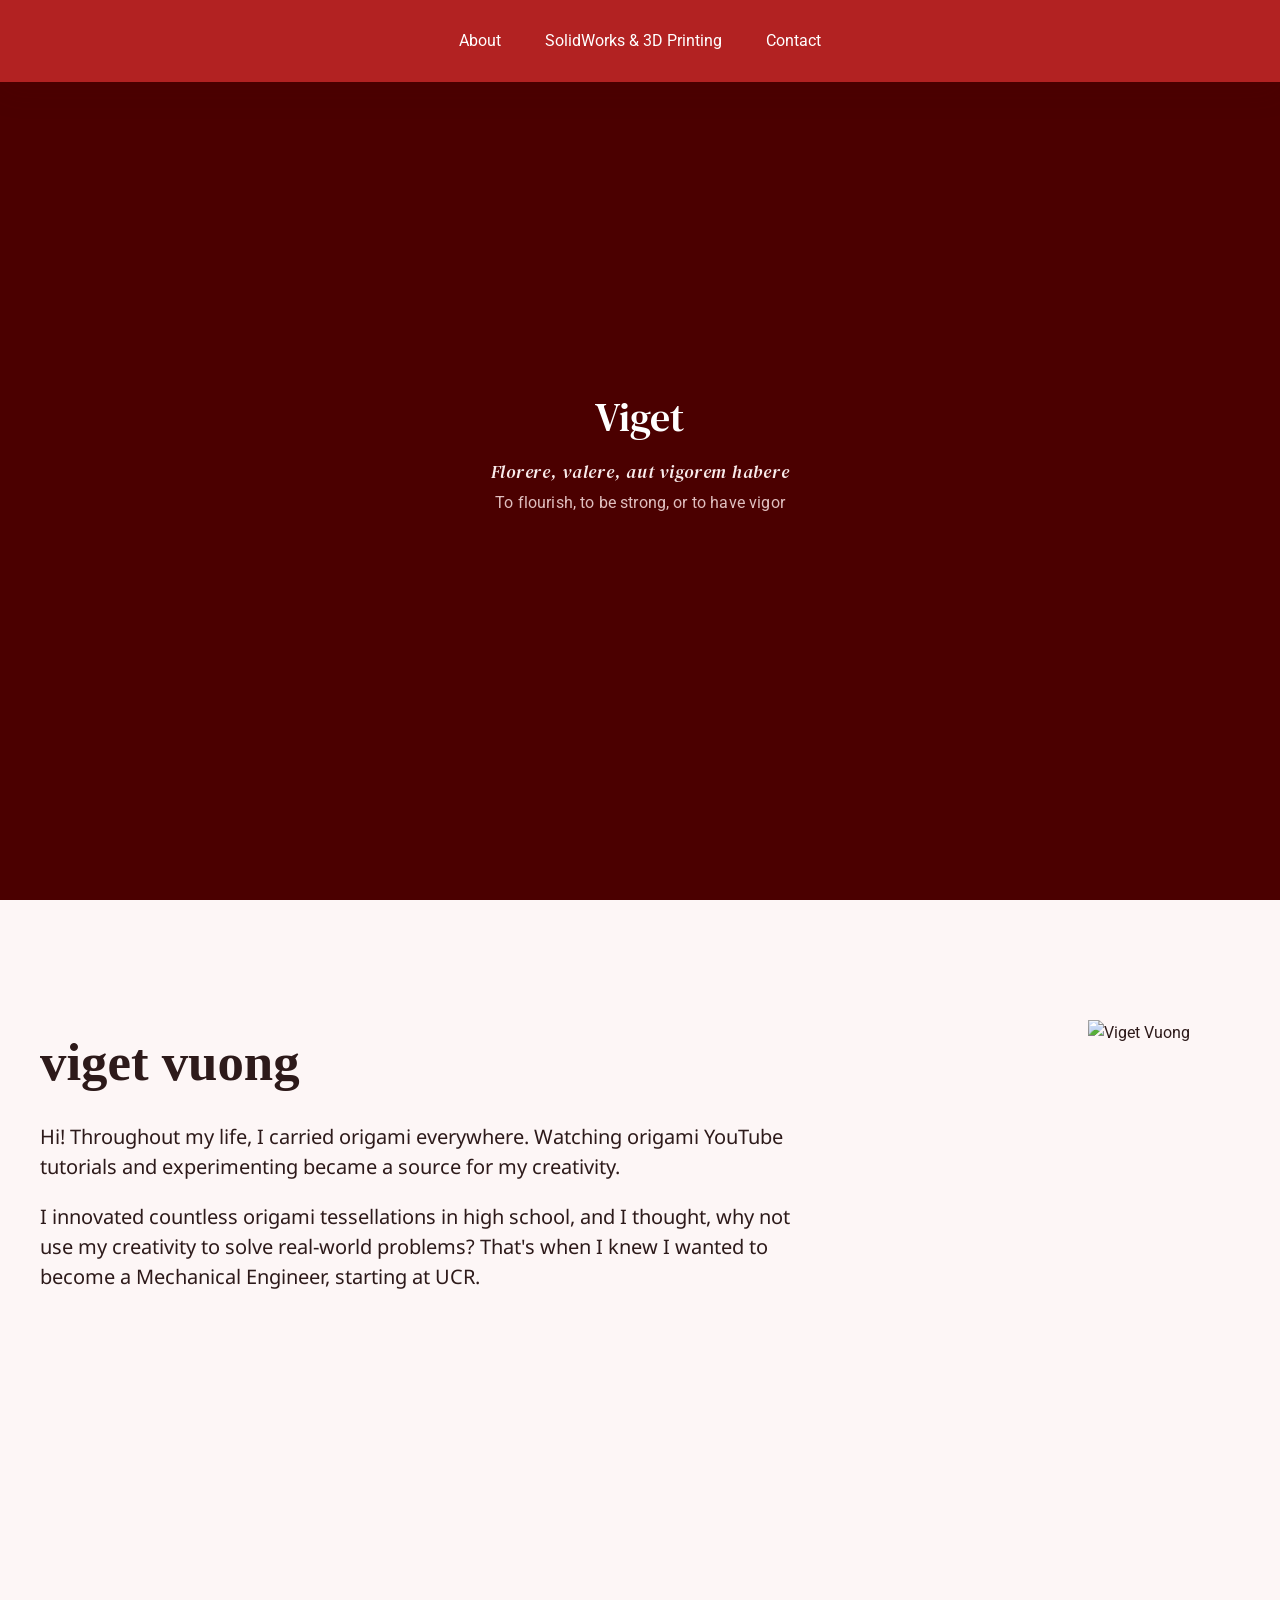
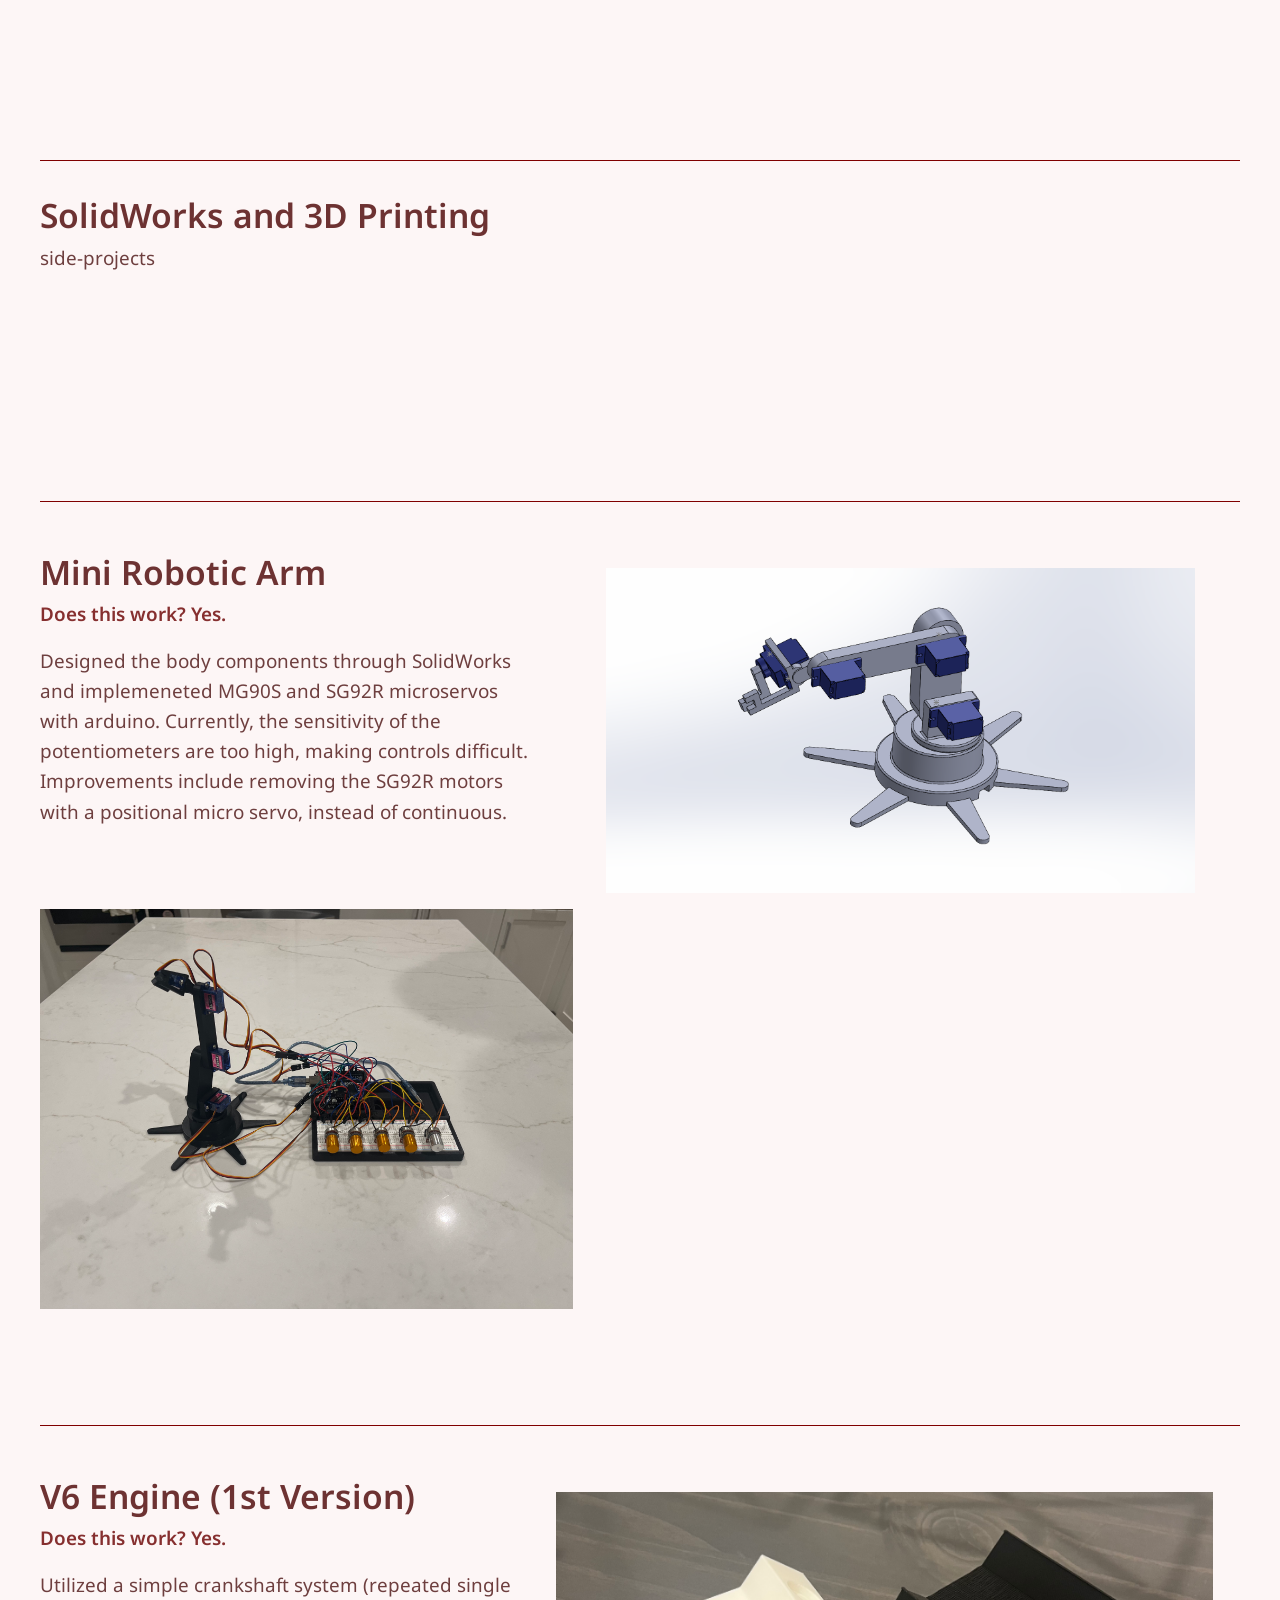
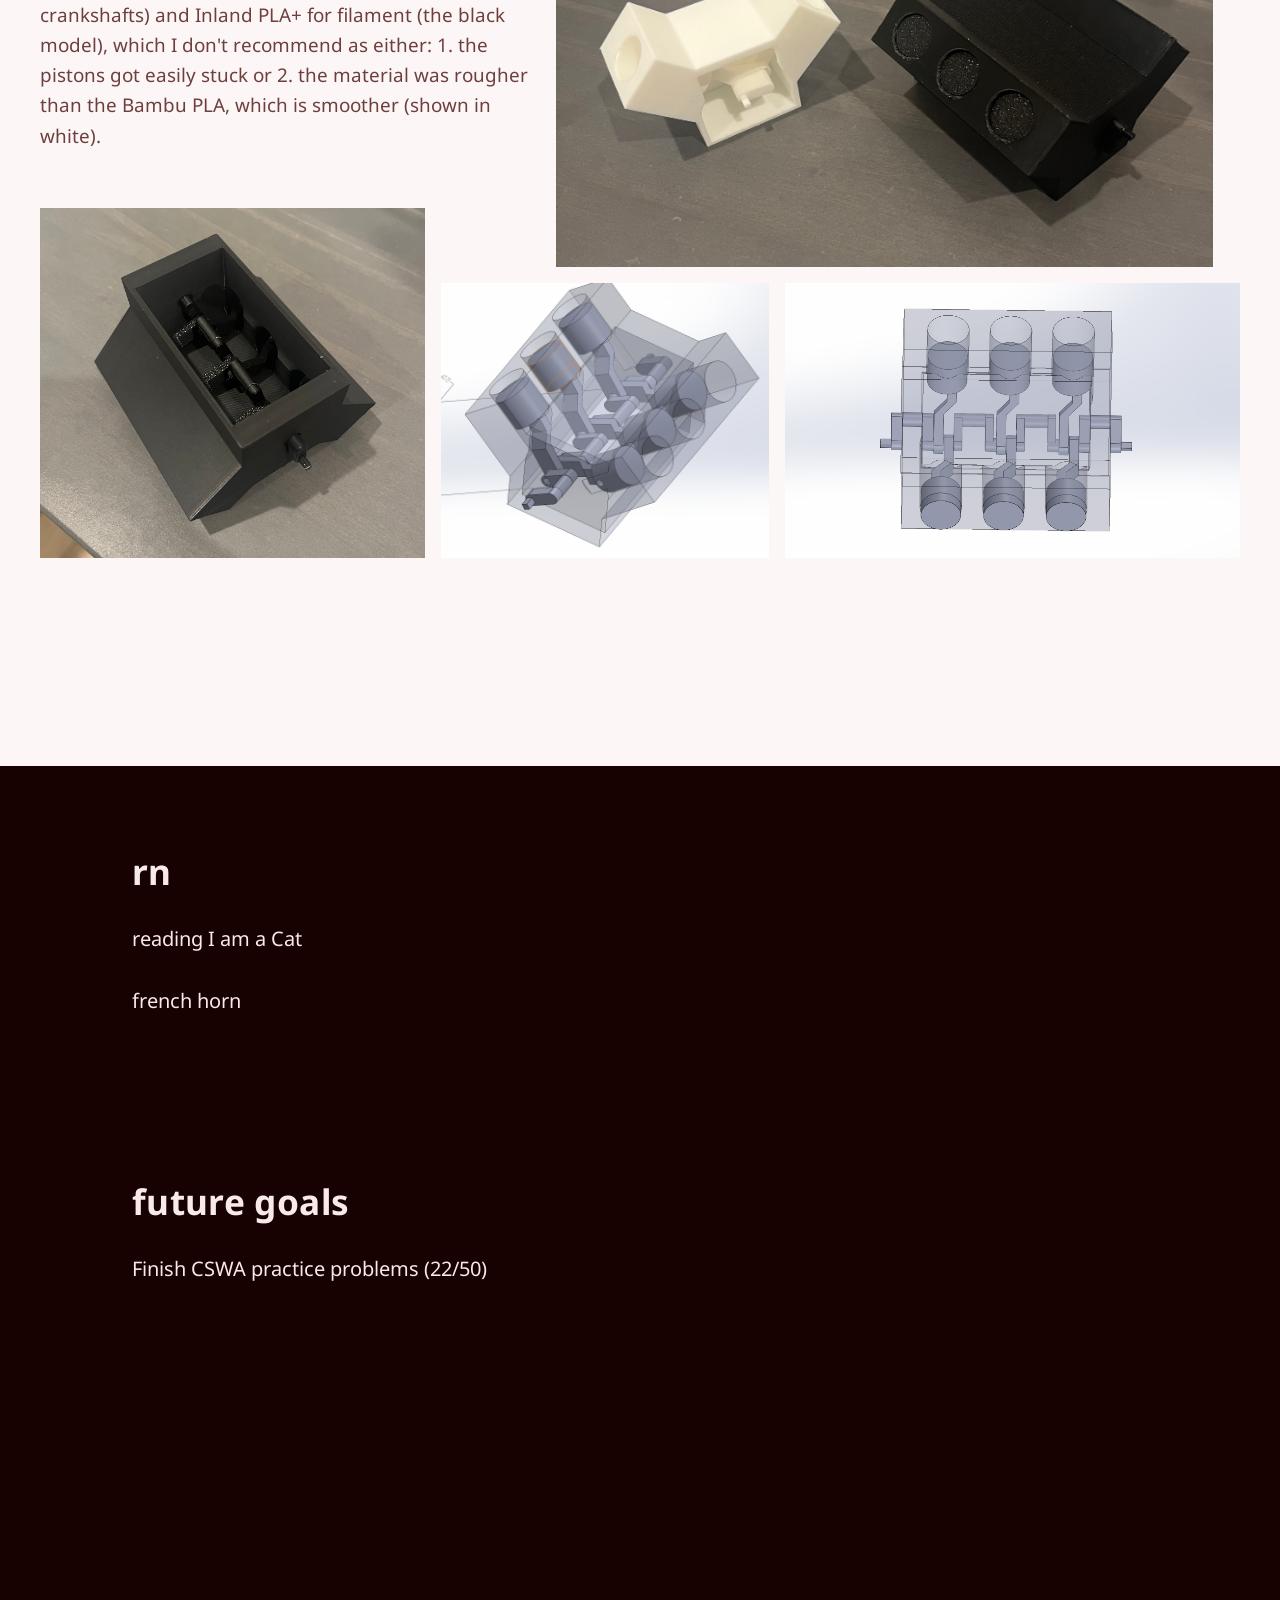
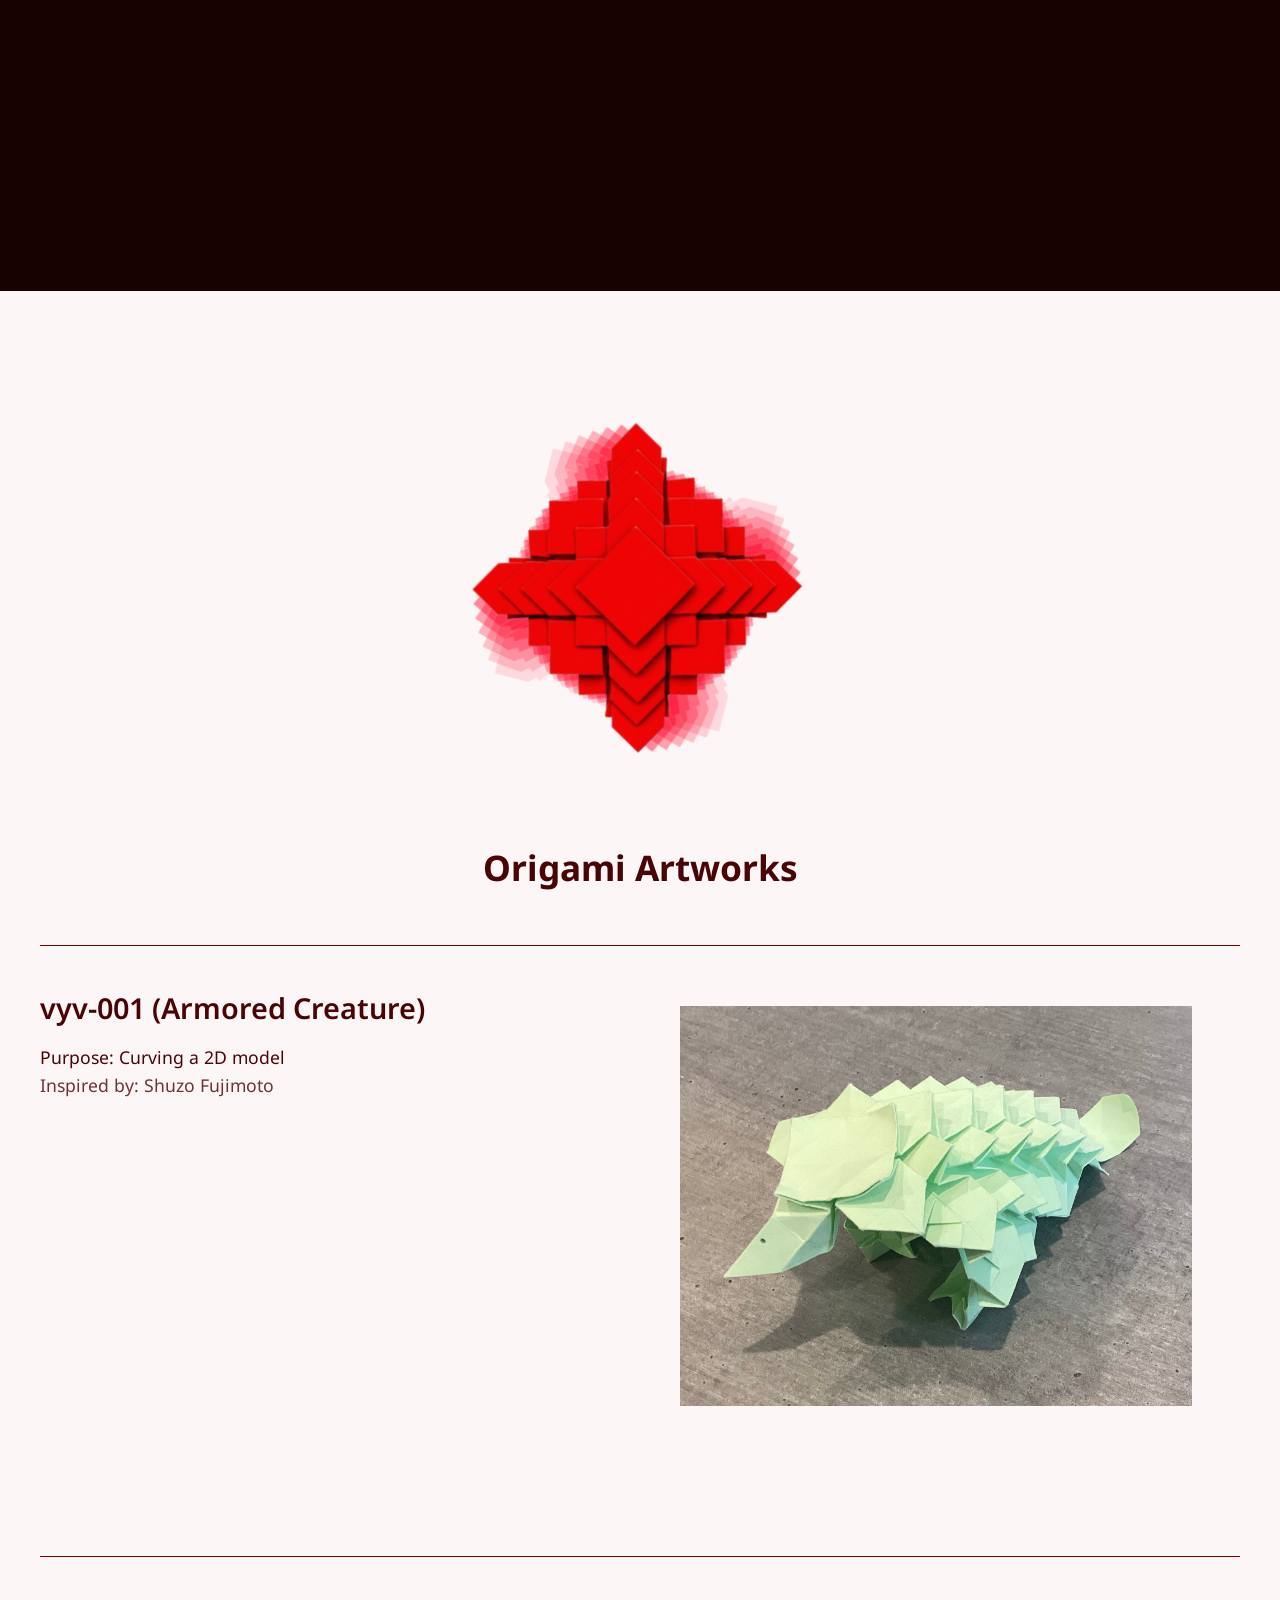
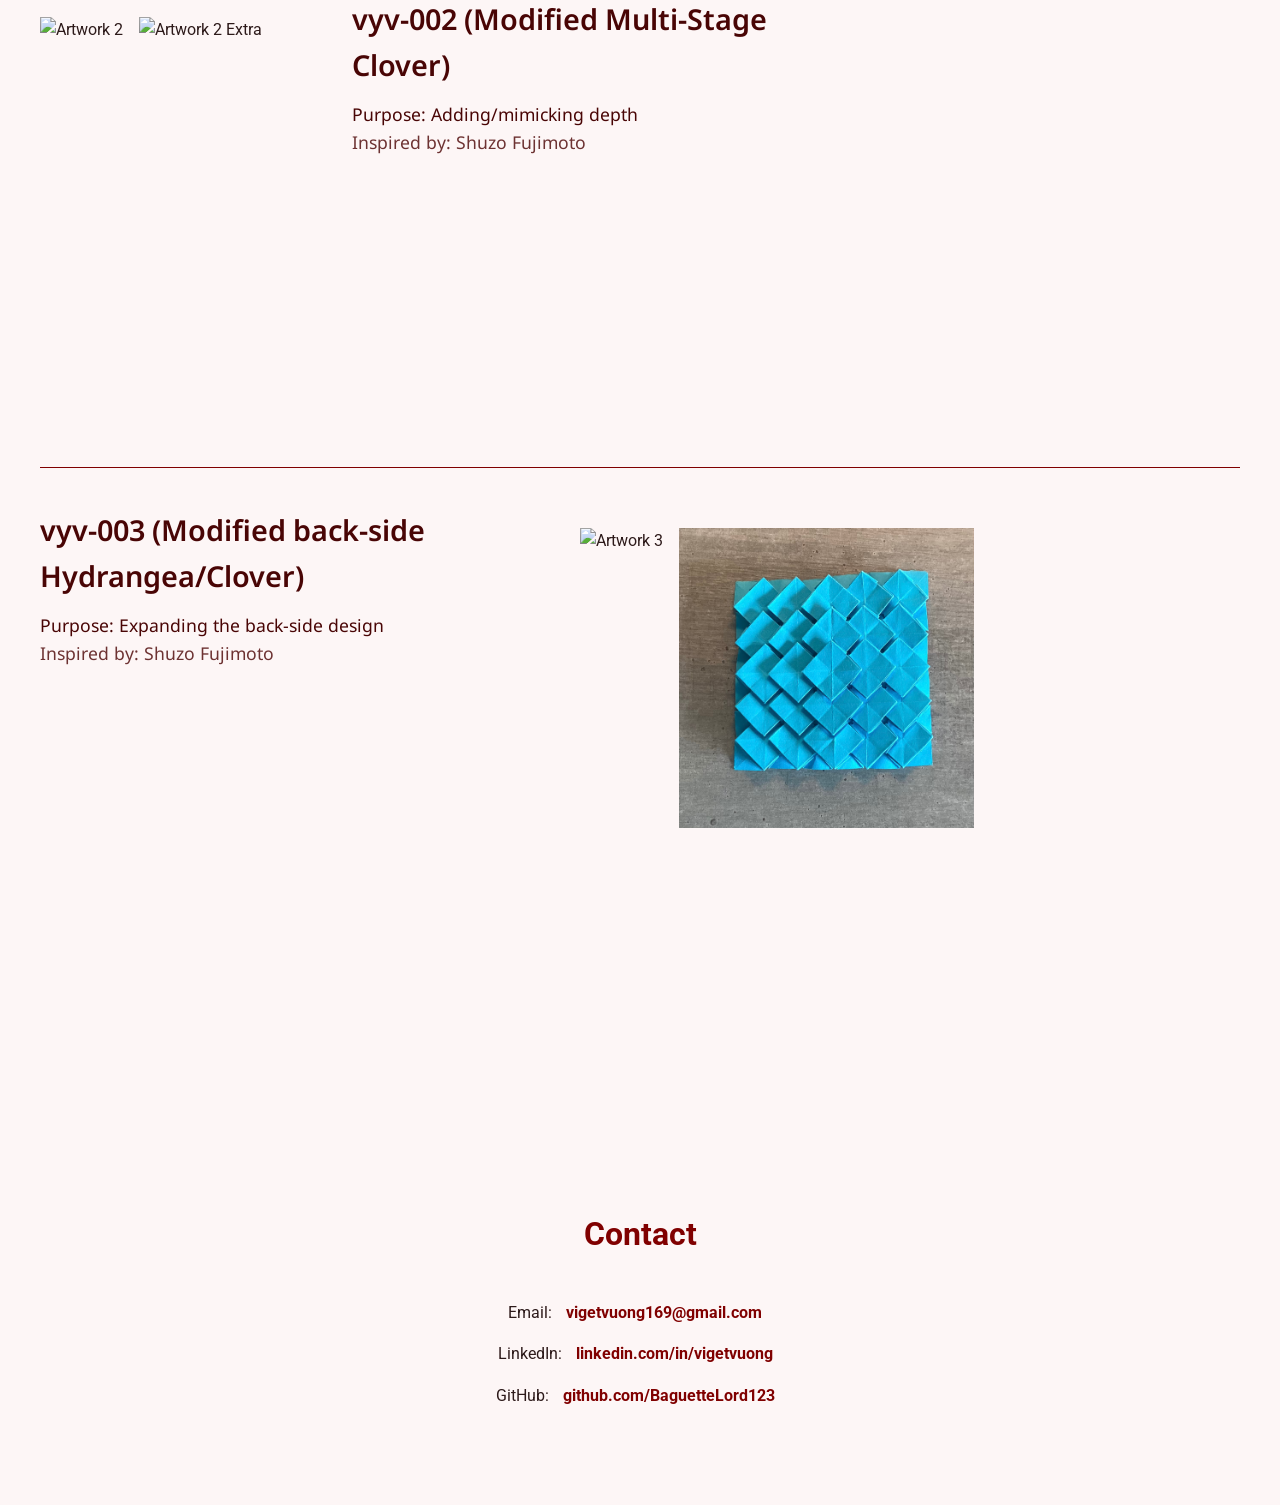
==== commit ce742a8d: "Day 13 final" ====
--- a/index.html
+++ b/index.html
@@ -374,21 +374,6 @@
                                         <div style="display: flex; flex-direction: row; gap: 40px; width: 100%; max-width: 1200px; align-items: flex-start;">
                                             <div style="display: flex; flex-direction: row; gap: 16px; align-items: flex-start; max-width: 1300px; flex-wrap: wrap;">
 
-                                                <hr style="border: none; border-top: 1px solid #800000; height: 0; margin: 0px 0 0px 0; width: 1200px; margin-top: 100px;" />
-                                                <div class="cabinet-support-content" style="max-width: 500px; margin-top: 0;">
-                                                    <h2 style="font-size: 2.1rem; font-family: 'Noto Sans', Arial, sans-serif; font-weight: 600; color: #6d3232; margin-bottom: 0px; text-align: left;">IPad Holder</h2>
-                                                    <p style="font-size: 1.18rem; font-family: 'Noto Sans', Arial, sans-serif; font-weight: 600; color: #862f2f; margin: 0 0 16px 0;">
-                                                        Does this work? Yes.
-                                                    </p>
-                                                    <p style="font-size: 1.18rem; font-family: 'Noto Sans', Arial, sans-serif; color: #6e3f3f; margin: 0 0 16px 0;">
-                                                    Designed a simple IPad holder that can be easily hooked onto a railing. Measured the dimensions using a centimeter/inch measurement tape,
-                                                    but experienced undesired clearances due to the lack of prototypes before delivering the final product from my house to my dorm room.
-                                                    In the future, I will look for ways to test the product without printing multiple prototypes, such as simulating the product in a software
-                                                    (e.g. clearance verification in SolidWorks).
-                                                    </p>
-                                                </div>
-                                                <img src="IPadHolderPNGs/Screenshot 2025-10-12 193609.png" alt="IPad Holder 2" style="width: auto; height: 400px; object-fit: cover; margin-top: 40px; margin-left: 50px;" />
-                                                <img src="IPadHolderPNGs/IMG_6852.png" alt="IPad Holder 1" style="width: auto; height: 400px; object-fit: cover;" />
 
                                                 <hr style="border: none; border-top: 1px solid #800000; height: 0; margin: 0px 0 0px 0; width: 1200px; margin-top: 100px;" />
                                                 <div class="cabinet-support-content" style="max-width: 500px; margin-top: 0;">
@@ -419,90 +404,7 @@
                                                 <img src="V6Engine(1st Version)PNGs/Screenshot 2025-09-03 011226.png" alt="V6 Engine (1st Version) 3" style="width: auto; height: 275px; object-fit: cover;"  />
                                                 <img src="V6Engine(1st Version)PNGs/Screenshot 2025-09-03 012010.png" alt="V6 Engine (1st Version) 4" style="width: auto; height: 275px; object-fit: cover;"  />
 
-                                                <hr style="border: none; border-top: 1px solid #800000; height: 0; margin: 0px 0 0px 0; width: 1200px; margin-top: 100px;" />
-                                                <div class="cabinet-support-content" style="max-width: 500px; margin-top: 0;">
-                                                    <h2 style="font-size: 2.1rem; font-family: 'Noto Sans', Arial, sans-serif; font-weight: 600; color: #6d3232; margin-bottom: 0px; text-align: left;">Mechanical Arm (basic)</h2>
-                                                    <p style="font-size: 1.18rem; font-family: 'Noto Sans', Arial, sans-serif; font-weight: 600; color: #862f2f; margin: 0 0 16px 0;">
-                                                        Does this work? Kinda.
-                                                    </p>
-                                                    <p style="font-size: 1.18rem; font-family: 'Noto Sans', Arial, sans-serif; color: #6e3f3f; margin: 0 0 16px 0;">
-                                                    I incorporated the chain drive to attempt to make a mechanical arm. The design process had many clearance issues and the chains breaking
-                                                    due to the chains being a 1-piece link, instead of the conventional two. The formula for pitch circle diameter (PCD) and path length can only be
-                                                    applicable to SolidWorks Assembly but not in real life because the sprockets could have different orientations and there could be tolerance issues.
-                                                    Experienced difficulties with mating the components together (e.g. not fixing the main part that other components can mate to), so I restored in making 3 sub-assemblies.
-                                                    </p>
                                                 </div>
-                                                <img src="MechanicalArm(Basic)PNGs/IMG_6715.png" alt="Mechanical Arm (Basic) 4" style="width: auto; height: 400px; object-fit: cover; margin-top: 40px; margin-left: 50px;" />
-                                                <img src="MechanicalArm(Basic)PNGs/IMG_6711.png" alt="Mechanical Arm (Basic) 1" style="width: auto; height: 300px; object-fit: cover;" />
-                                                <img src="MechanicalArm(Basic)PNGs/IMG_6713.png" alt="Mechanical Arm (Basic) 2" style="width: auto; height: 300px; object-fit: cover;" />
-                                                <img src="MechanicalArm(Basic)PNGs/IMG_6714.png" alt="Mechanical Arm (Basic) 3" style="width: auto; height: 300px; object-fit: cover;" />
-
-                                                <hr style="border: none; border-top: 1px solid #800000; height: 0; margin: 100px 0 0px 0; width: 1200px;" />
-                                                <div class="cabinet-support-content" style="max-width: 500px; margin-top: 0;">
-                                                    <h2 style="font-size: 2.1rem; font-family: 'Noto Sans', Arial, sans-serif; font-weight: 600; color: #6d3232; margin-bottom: 0px; text-align: left;">Chain Drive Practice</h2>
-                                                    <p style="font-size: 1.18rem; font-family: 'Noto Sans', Arial, sans-serif; color: #6e3f3f; margin: 0 0 16px 0;">
-                                                    I designed using SolidWorks Toolbox to create a 06B-1 sprocket gear and created my own one-piece link chains (conventional is 2 pieces).
-                                                    Also, I printed 5+ chain designs using Bambu A1 and failed most attempts because either they were 2-piece link chains or the one-piece link
-                                                    chains did not fit on each other.
-                                                    </p>
-                                                    <p style="font-size: 1.18rem; font-family: 'Noto Sans', Arial, sans-serif; color: #6e3f3f; margin: 0 0 16px 0;">
-                                                    Notes: 06B-1 Sprocket Gear has a pitch of 9.525 mm (MMGS) with an inside boss length of 5.320 mm. Since the 3D printer's nozzle size is 0.4mm, clearance for most dimensions are 0.4 mm
-                                                    (However, after revisions, nozzle size is not correlated to clearances but the chains and the sprocket fits for this case).
-                                                    </p>
-                                                </div>
-                                                <img src="ChainDrivePNGs/IMG_6697.png" alt="Chain Drive 2" style="width: auto; height: 300px; object-fit: cover; margin-top: 80px;" />
-                                                <img src="ChainDrivePNGs/Screenshot 2025-08-25 140531.png" alt="Chain Drive 4" style="width: auto; height: 300px; object-fit: cover;" />
-                                                <img src="ChainDrivePNGs/IMG_6698.png" alt="Chain Drive 3" style="width: auto; height: 300px; object-fit: cover;" />
-                                                <img src="ChainDrivePNGs/IMG_6691.png" alt="Chain Drive 1" style="width: auto; height: 300px; object-fit: cover;" />
-                                                <p style="font-size: 1.18rem; font-family: 'Noto Sans', Arial, sans-serif; color: #6e3f3f; margin: 0 0 16px 0; margin-left: 725px; margin-top: -350px;">
-                                                    Failed attempt
-                                                </p>
-
-                                                <!--TEMPLATE:-->
-                                                <hr style="border: none; border-top: 1px solid #800000; height: 0; margin: 0px 0 0px 0; width: 1200px; margin-top: 100px;" />
-                                                <div class="cabinet-support-content" style="max-width: 500px; margin-top: 0;">
-                                                    <h2 style="font-size: 2.1rem; font-family: 'Noto Sans', Arial, sans-serif; font-weight: 600; color: #6d3232; margin-bottom: 0px; text-align: left;">Phone Holder</h2>
-                                                    <p style="font-size: 1.18rem; font-family: 'Noto Sans', Arial, sans-serif; font-weight: 600; color: #862f2f; margin: 0 0 16px 0;">
-                                                        Does this work? Yes.
-                                                    </p>
-                                                    <p style="font-size: 1.18rem; font-family: 'Noto Sans', Arial, sans-serif; color: #6e3f3f; margin: 0 0 16px 0;">
-                                                    Added a bevel gear system to a phone holder. Encountered a manufacturing problem for the first time, mainly because the pinion gear couldn't fit in the foundation.
-                                                    This model can be improved by decreasing the distance between the two hooks that hold the phone. I'm still unsure why the holder (top part) is wobbly.
-                                                    I also had issues with the Motion Study feature in Solidworks to test if the bevel gears would interact correctly.
-                                                    </p>
-                                                </div>
-                                                <img src="PhoneHolderPNGs/Screenshot 2025-08-23 133120.png" alt="Bevel Gear 3" style="width: auto; height: 400px; object-fit: cover; margin-left: 150px; margin-top: 50px;" />
-                                                <img src="PhoneHolderPNGs/IMG_6682.png" alt="Bevel Gear 1" style="width: auto; height: 400px; object-fit: cover; margin-top: -50px;" />
-                                                <img src="PhoneHolderPNGs/IMG_6683.png" alt="Bevel Gear 2" style="width: auto; height: 400px; object-fit: cover; margin-top: -50px;" />
-
-                                                <hr style="border: none; border-top: 1px solid #800000; height: 0; margin: 0px 0 0px 0; width: 1200px; margin-top: 50px;" />
-                                                <div class="cabinet-support-content" style="max-width: 500px; margin-top: 0;">
-                                                    <h2 style="font-size: 2.1rem; font-family: 'Noto Sans', Arial, sans-serif; font-weight: 600; color: #6d3232; margin-bottom: 0px; text-align: left;">Bevel Gears Practice</h2>
-                                                    <p style="font-size: 1.18rem; font-family: 'Noto Sans', Arial, sans-serif; color: #6e3f3f; margin: 0 0 16px 0;">
-                                                    Using SolidWorks Assembly for the first time, I created a bevel gear system for a future side-project.
-                                                    This can be improved by using hole wizard to calculate clearances easier and scaling the system larger for better 3D prints.
-                                                    </p>
-                                                </div>
-                                                <img src="BevelGearPNGs/Screenshot 2025-08-20 212921.png" alt="Bevel Gear 3" style="width: auto; height: 300px; object-fit: cover; margin-left: 150px; margin-top: 50px;" />
-                                                <img src="BevelGearPNGs/IMG_6670.png" alt="Bevel Gear 1" style="width: auto; height: 300px; object-fit: cover; margin-top: -100px;" />
-                                                <img src="BevelGearPNGs/IMG_6671.png" alt="Bevel Gear 2" style="width: auto; height: 300px; object-fit: cover; margin-top: -100px;" />
-
-                                                <hr style="border: none; border-top: 1px solid #800000; height: 0; margin: 100px 0 0px 0; width: 1200px;" />
-                                                <div class="cabinet-support-content" style="max-width: 500px; margin-top: 0;">
-                                                    <h2 style="font-size: 2.1rem; font-family: 'Noto Sans', Arial, sans-serif; font-weight: 600; color: #6d3232; margin-bottom: 0px; text-align: left;">Cabinet Support</h2>
-                                                    <p style="font-size: 1.18rem; font-family: 'Noto Sans', Arial, sans-serif; color: #6e3f3f; margin: 0 0 16px 0;">
-                                                    With the Bambu Lab A1 mini, I created a custom support pin to hold up a cabinet shelf by utilizing basic 3D modeling (e.g. extruded boss/base and cut).
-                                                    I measured the clearance using a measurement tape to find the dimensions (4.5in x 1.5in x 1in), and attached 2 sheet metal screws to the wall and 2 sheets of double-sided tape below the cabinet.
-                                                    This is susceptible to buckling if overloaded with excessive weight or force applied. The design can be improved by adding triangular supports.
-                                                    </p>
-                                                </div>
-                                                <img src="CabinetSupportPNGs/IMG_6653.png" alt="Cabinet Support 2" style="width: auto; height: 300px; object-fit: cover; margin-top: 80px;" />
-                                                <img src="CabinetSupportPNGs/IMG_6654.png" alt="Cabinet Support 3" style="width: auto; height: 300px; object-fit: cover; margin-top: 80px;" />
-                                                <img src="CabinetSupportPNGs/IMG_6656.png" alt="Cabinet Support 5" style="width: auto; height: 200px; object-fit: cover;" />
-                                                <img src="CabinetSupportPNGs/IMG_6658.png" alt="Cabinet Support 6" style="width: auto; height: 200px; object-fit: cover;" />
-                                                <img src="CabinetSupportPNGs/IMG_6655.png" alt="Cabinet Support 4" style="width: auto; height: 200px; object-fit: cover;" />
-                                                <img src="CabinetSupportPNGs/IMG_6661.png" alt="Cabinet Support 7" style="width: auto; height: 200px; object-fit: cover;" />
-                                            </div>
                                         </div>
                                     </div>
                         </div>
@@ -517,15 +419,11 @@
             <div style="width: 100%; max-width: 1000px; padding: 48px 32px; color: #fff; text-align: left; margin-left: 100px;">
                 <h2 style="font-size: 2.2rem; font-family: 'Noto Sans', Arial, sans-serif; font-weight: 700; margin-bottom: 24px; color: #f8eaea; letter-spacing: 0.01em; text-align: left;">rn</h2>
                 <p style="font-size: 1.25rem; font-family: 'Noto Sans', Arial, sans-serif; color: #f8eaea; margin: 0 0 30px 0;">reading I am a Cat</p>
-                <p style="font-size: 1.25rem; font-family: 'Noto Sans', Arial, sans-serif; color: #f8eaea; margin: 0 0 30px 0;">french horn and ping pong</p>
-                <p style="font-size: 1.25rem; font-family: 'Noto Sans', Arial, sans-serif; color: #f8eaea; margin: 0 0 30px 0;">this website</p>
+                <p style="font-size: 1.25rem; font-family: 'Noto Sans', Arial, sans-serif; color: #f8eaea; margin: 0 0 30px 0;">french horn</p>
             </div>
             <div style="width: 100%; max-width: 1000px; padding: 48px 32px; color: #fff; text-align: left; margin-left: 100px;">
                 <h2 style="font-size: 2.2rem; font-family: 'Noto Sans', Arial, sans-serif; font-weight: 700; margin-bottom: 24px; color: #f8eaea; letter-spacing: 0.01em; text-align: left;">future goals</h2>
-                <p style="font-size: 1.25rem; font-family: 'Noto Sans', Arial, sans-serif; color: #f8eaea; margin: 0 0 30px 0;">Adapt to dorm life</p>
-                <p style="font-size: 1.25rem; font-family: 'Noto Sans', Arial, sans-serif; color: #f8eaea; margin: 0 0 30px 0;">Collaborate on fun projects with others</p>
                 <p style="font-size: 1.25rem; font-family: 'Noto Sans', Arial, sans-serif; color: #f8eaea; margin: 0 0 30px 0;">Finish CSWA practice problems (22/50)</p>
-                <p style="font-size: 1.25rem; font-family: 'Noto Sans', Arial, sans-serif; color: #f8eaea; margin: 0 0 30px 0;">Contribute to Highlander Racing!</p>
             </div>
         </div>
     </section>
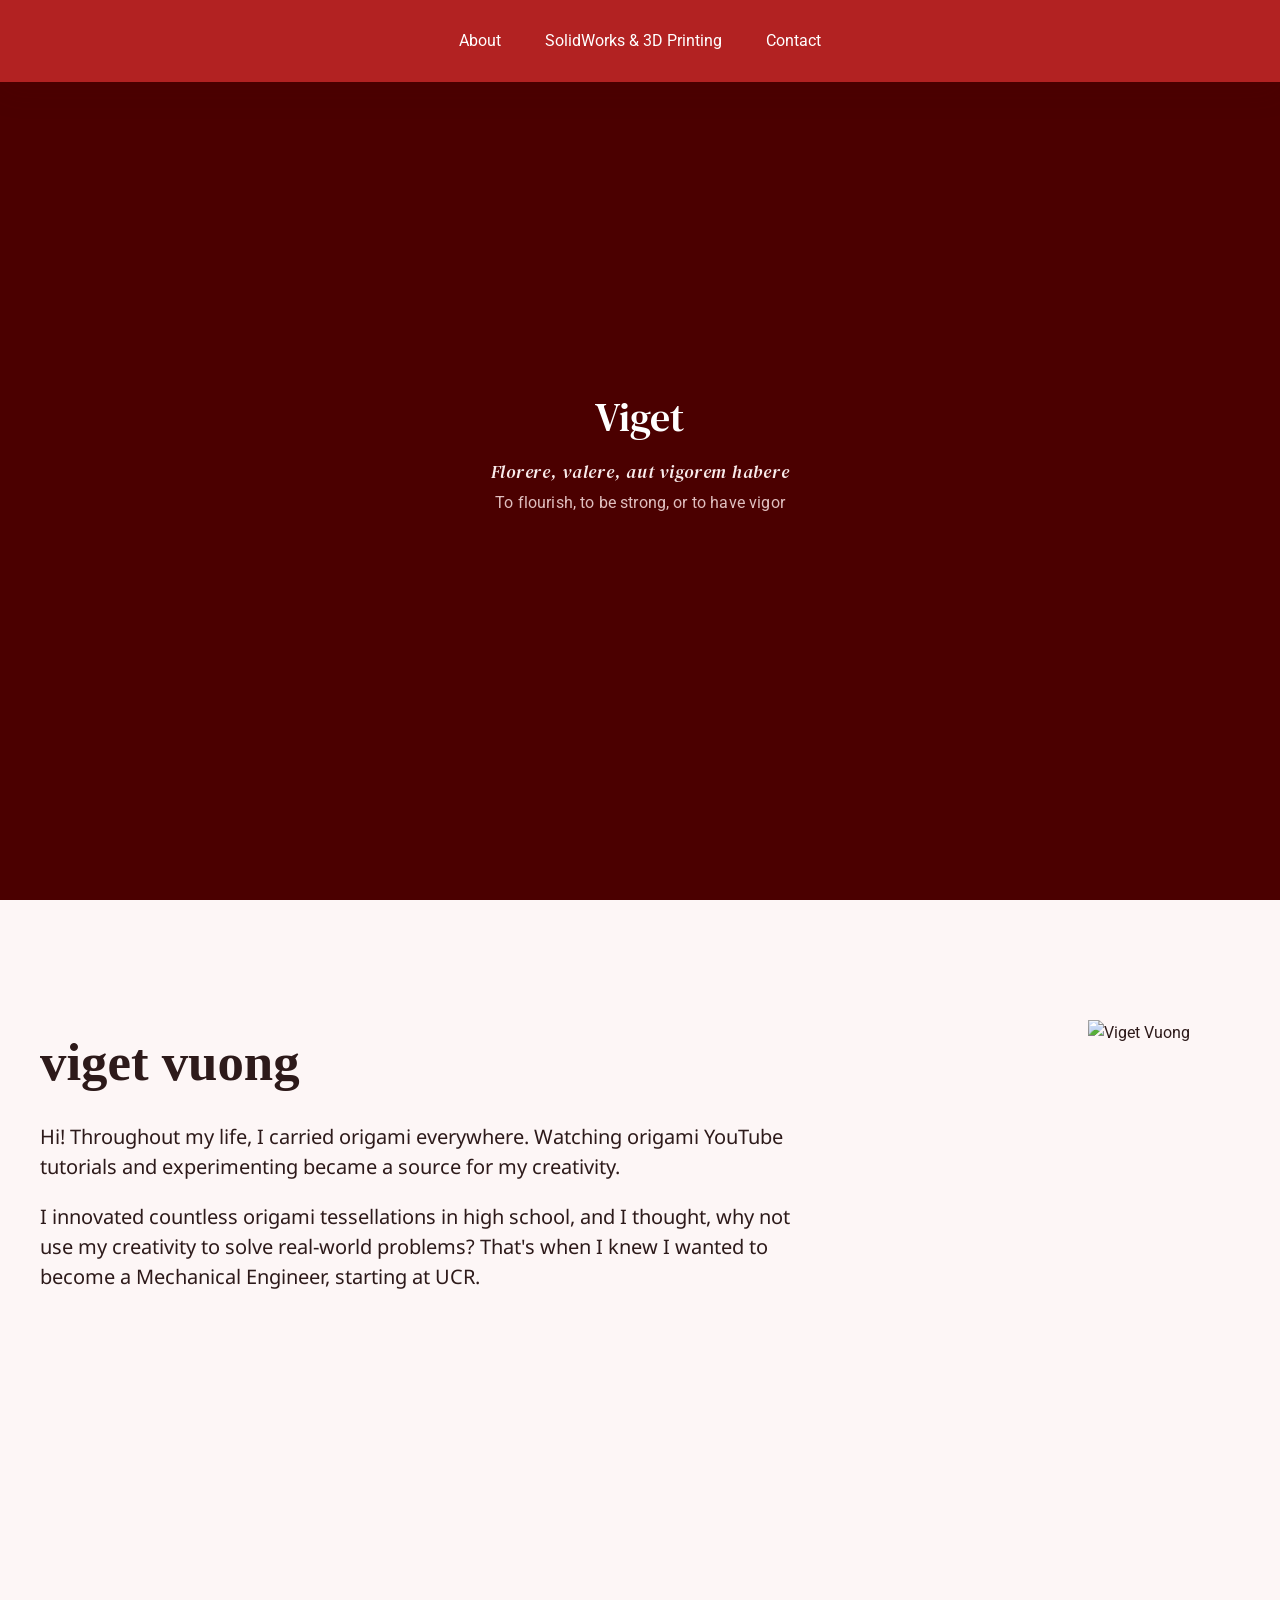
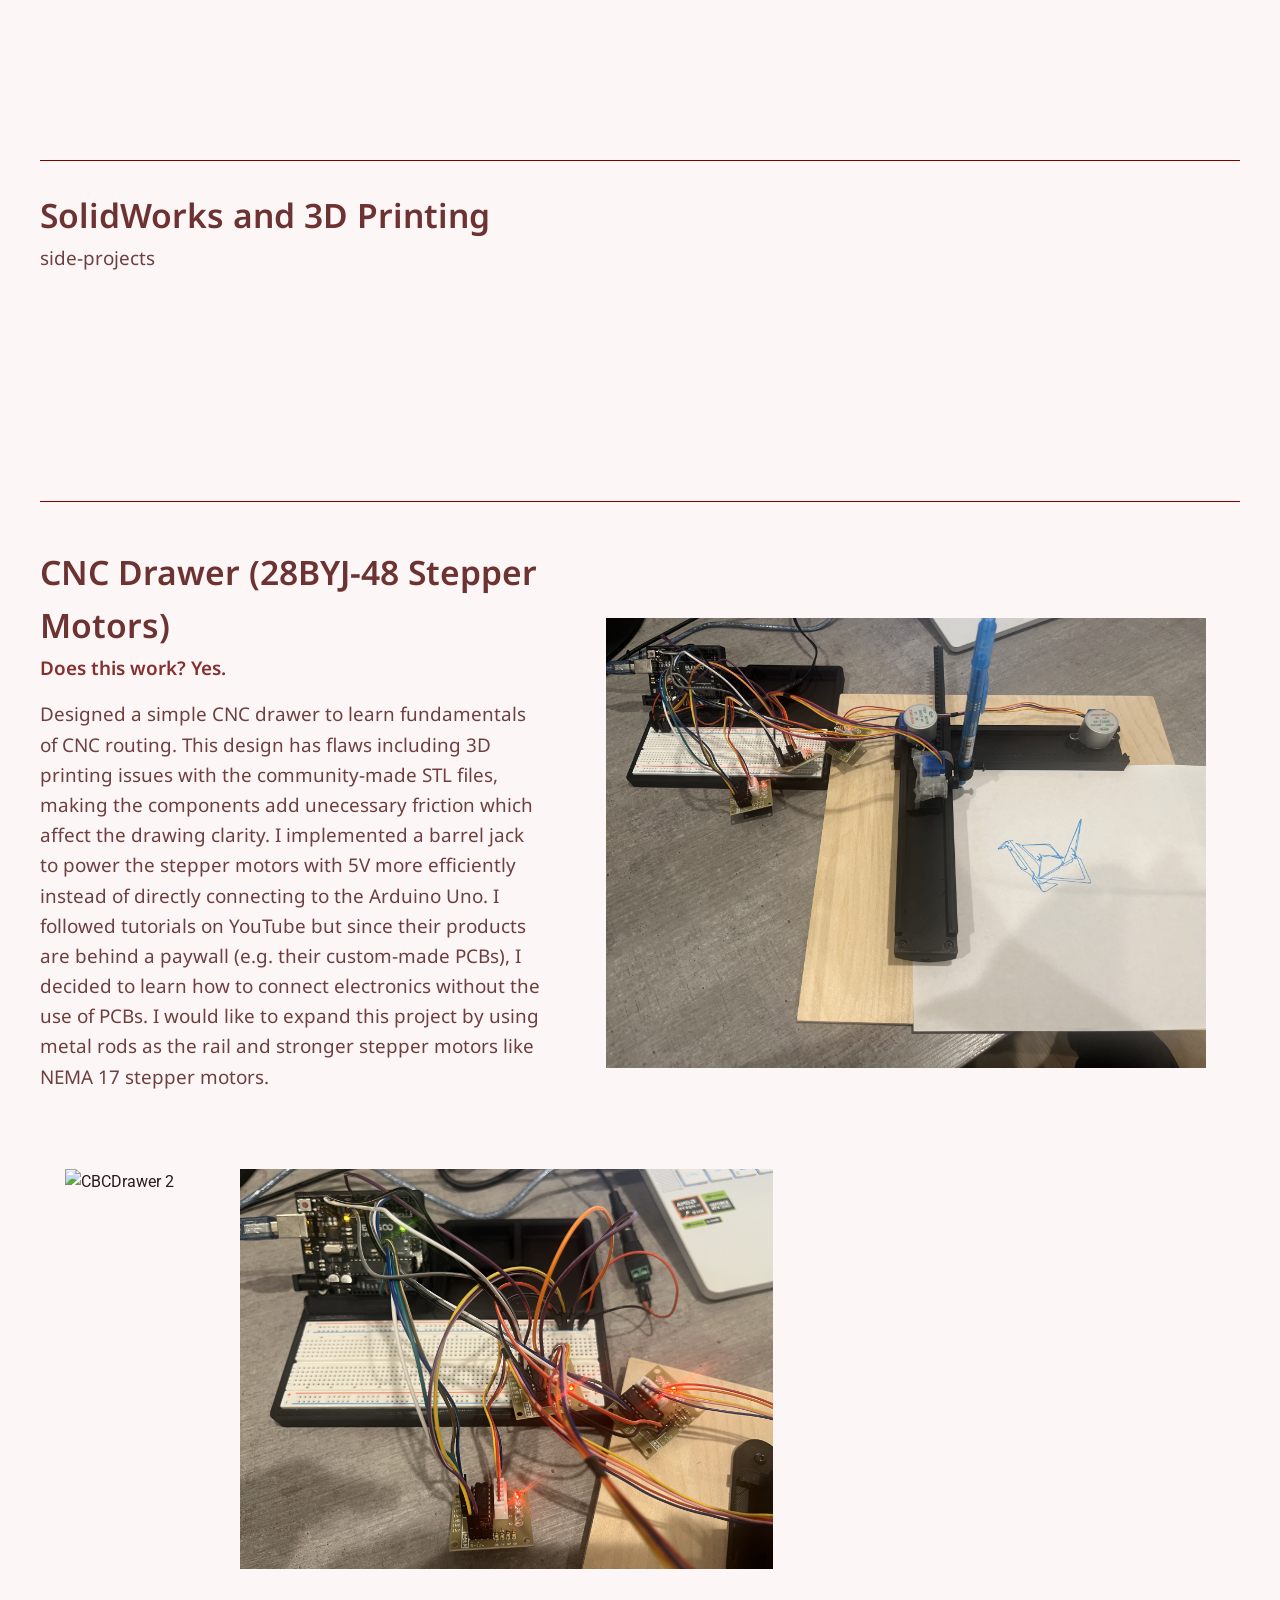
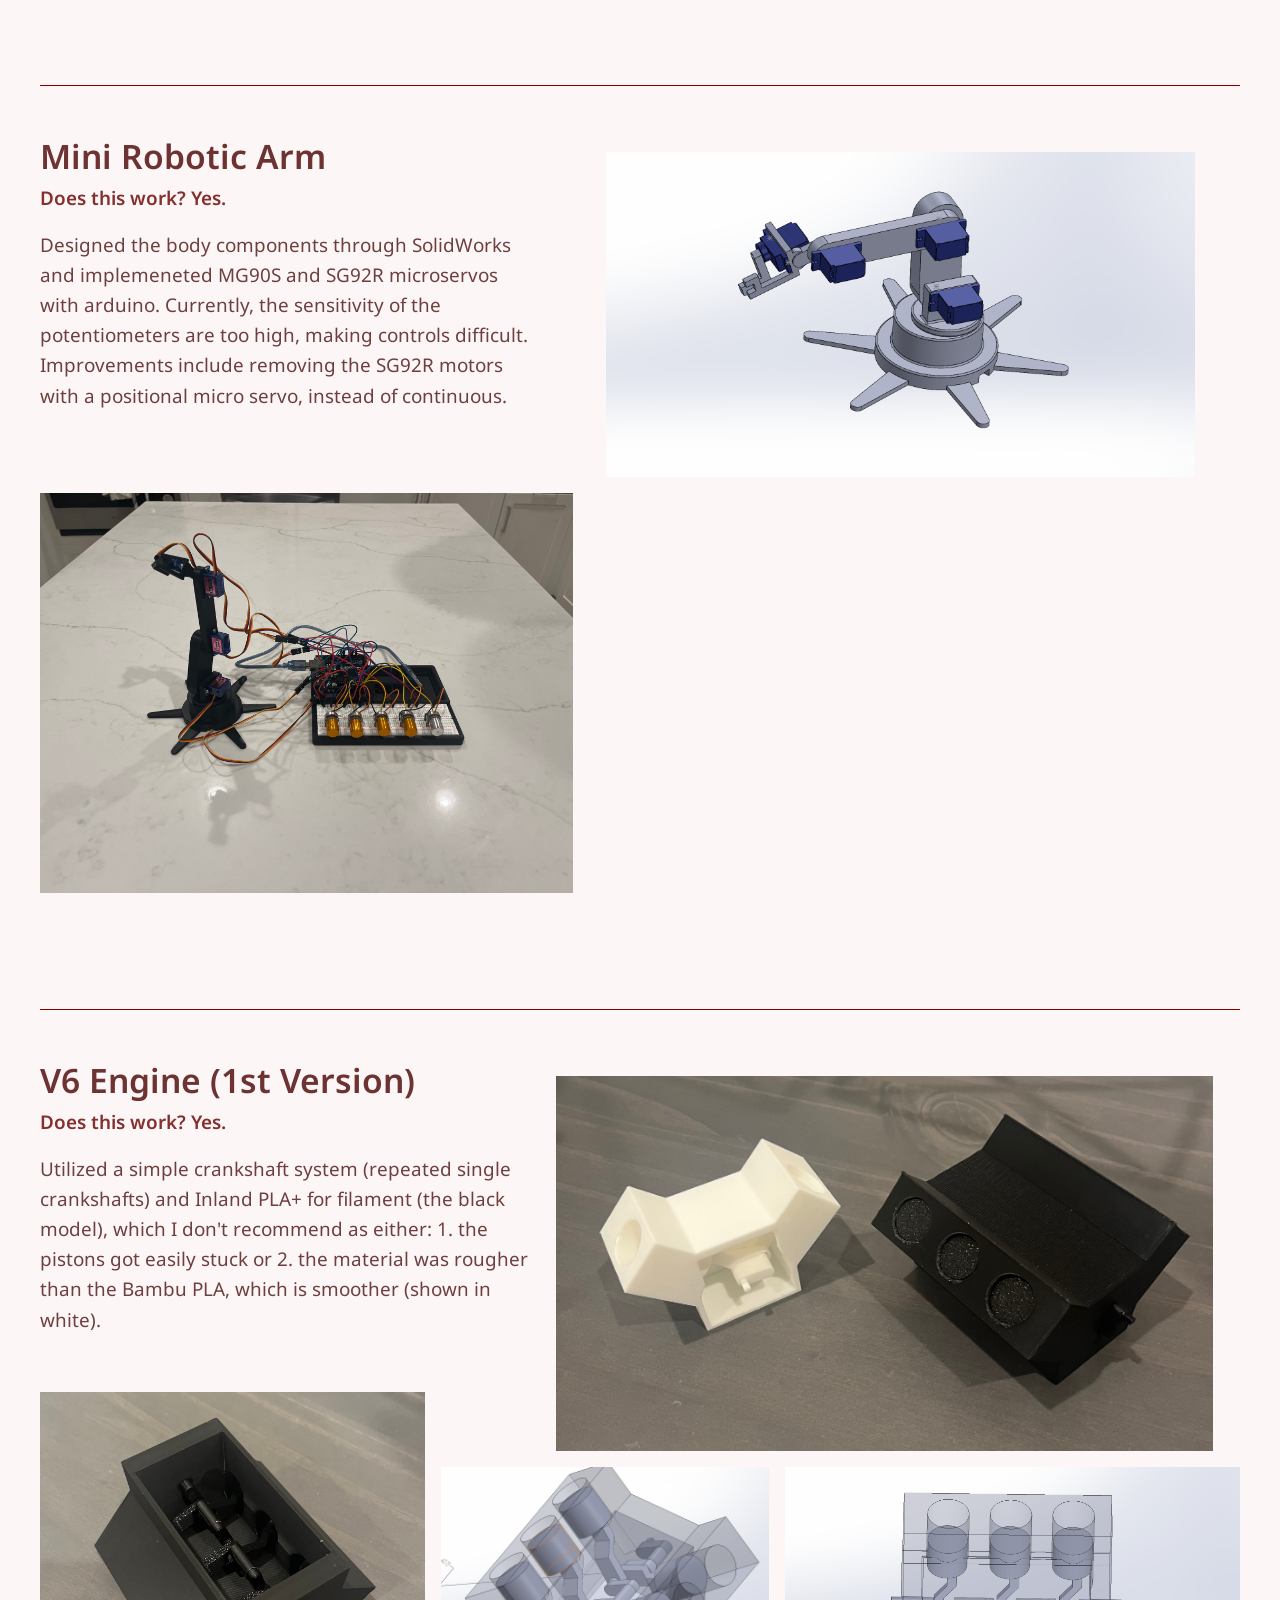
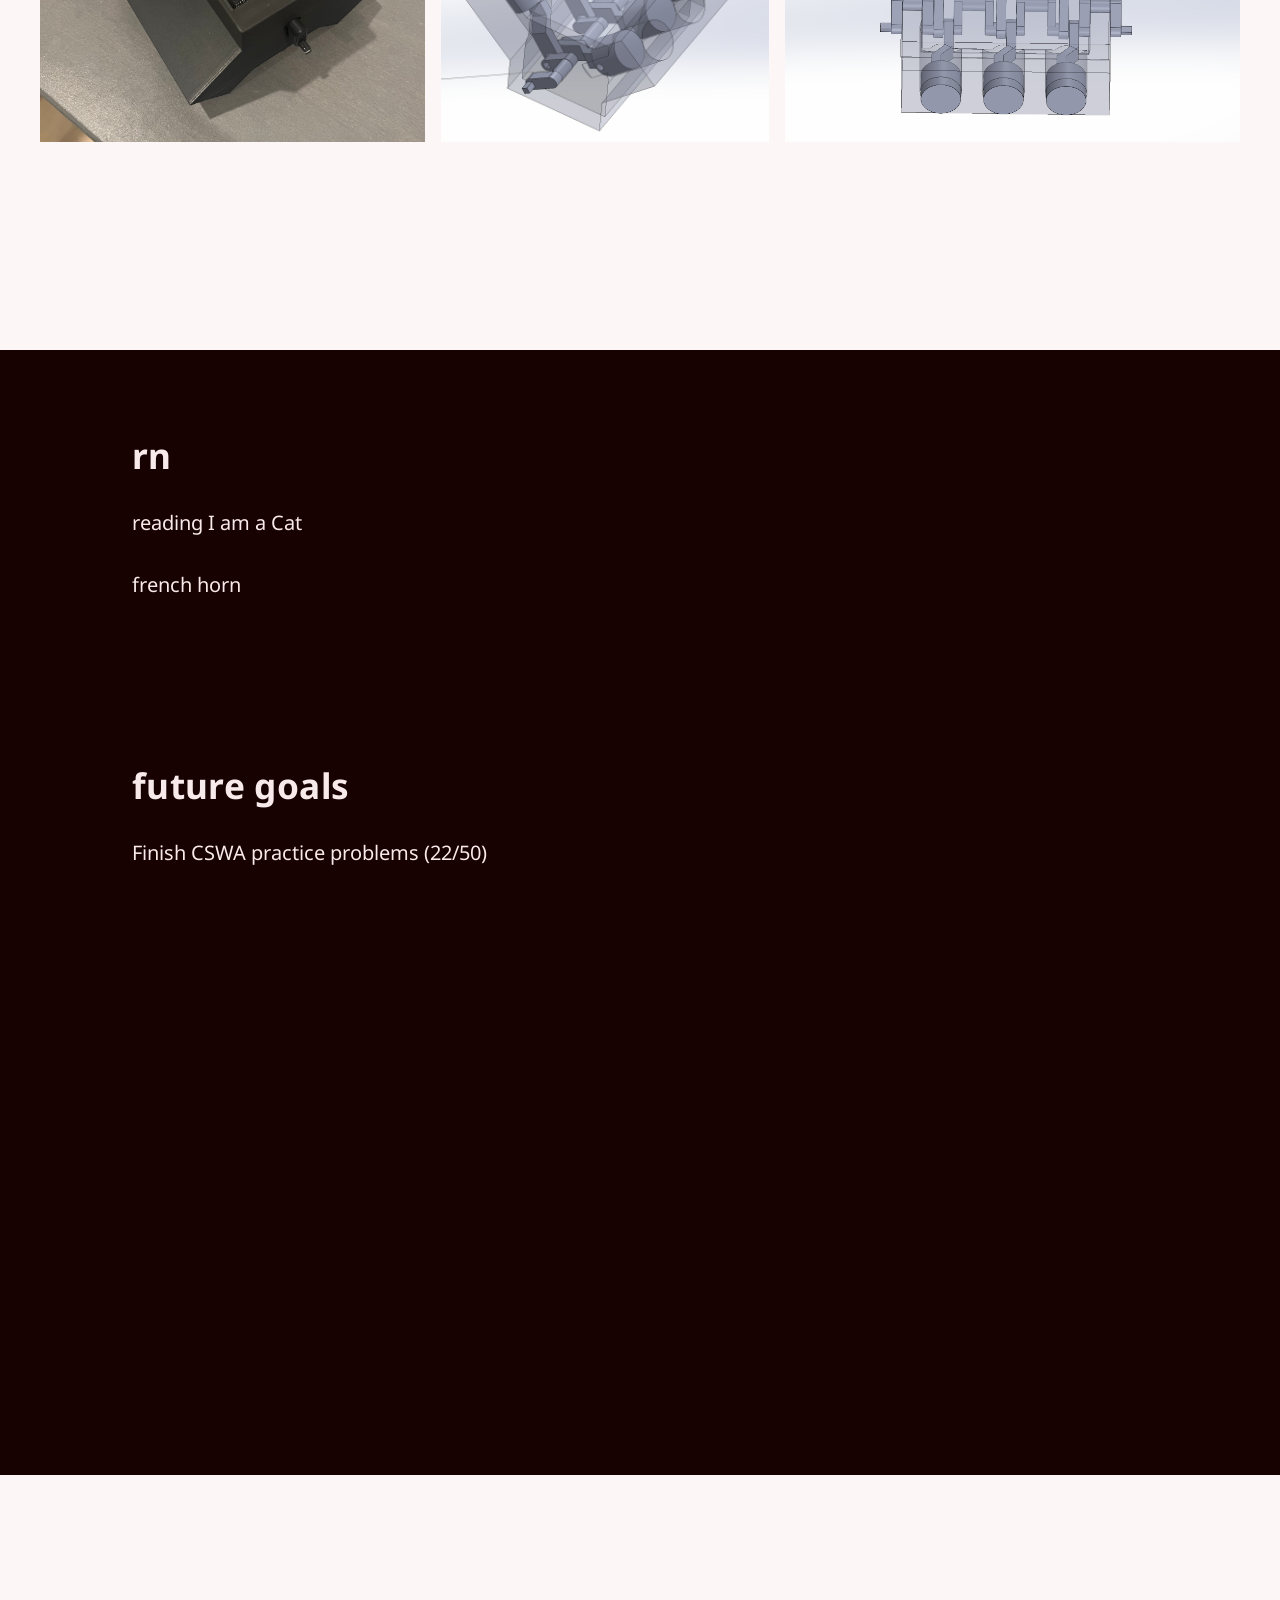
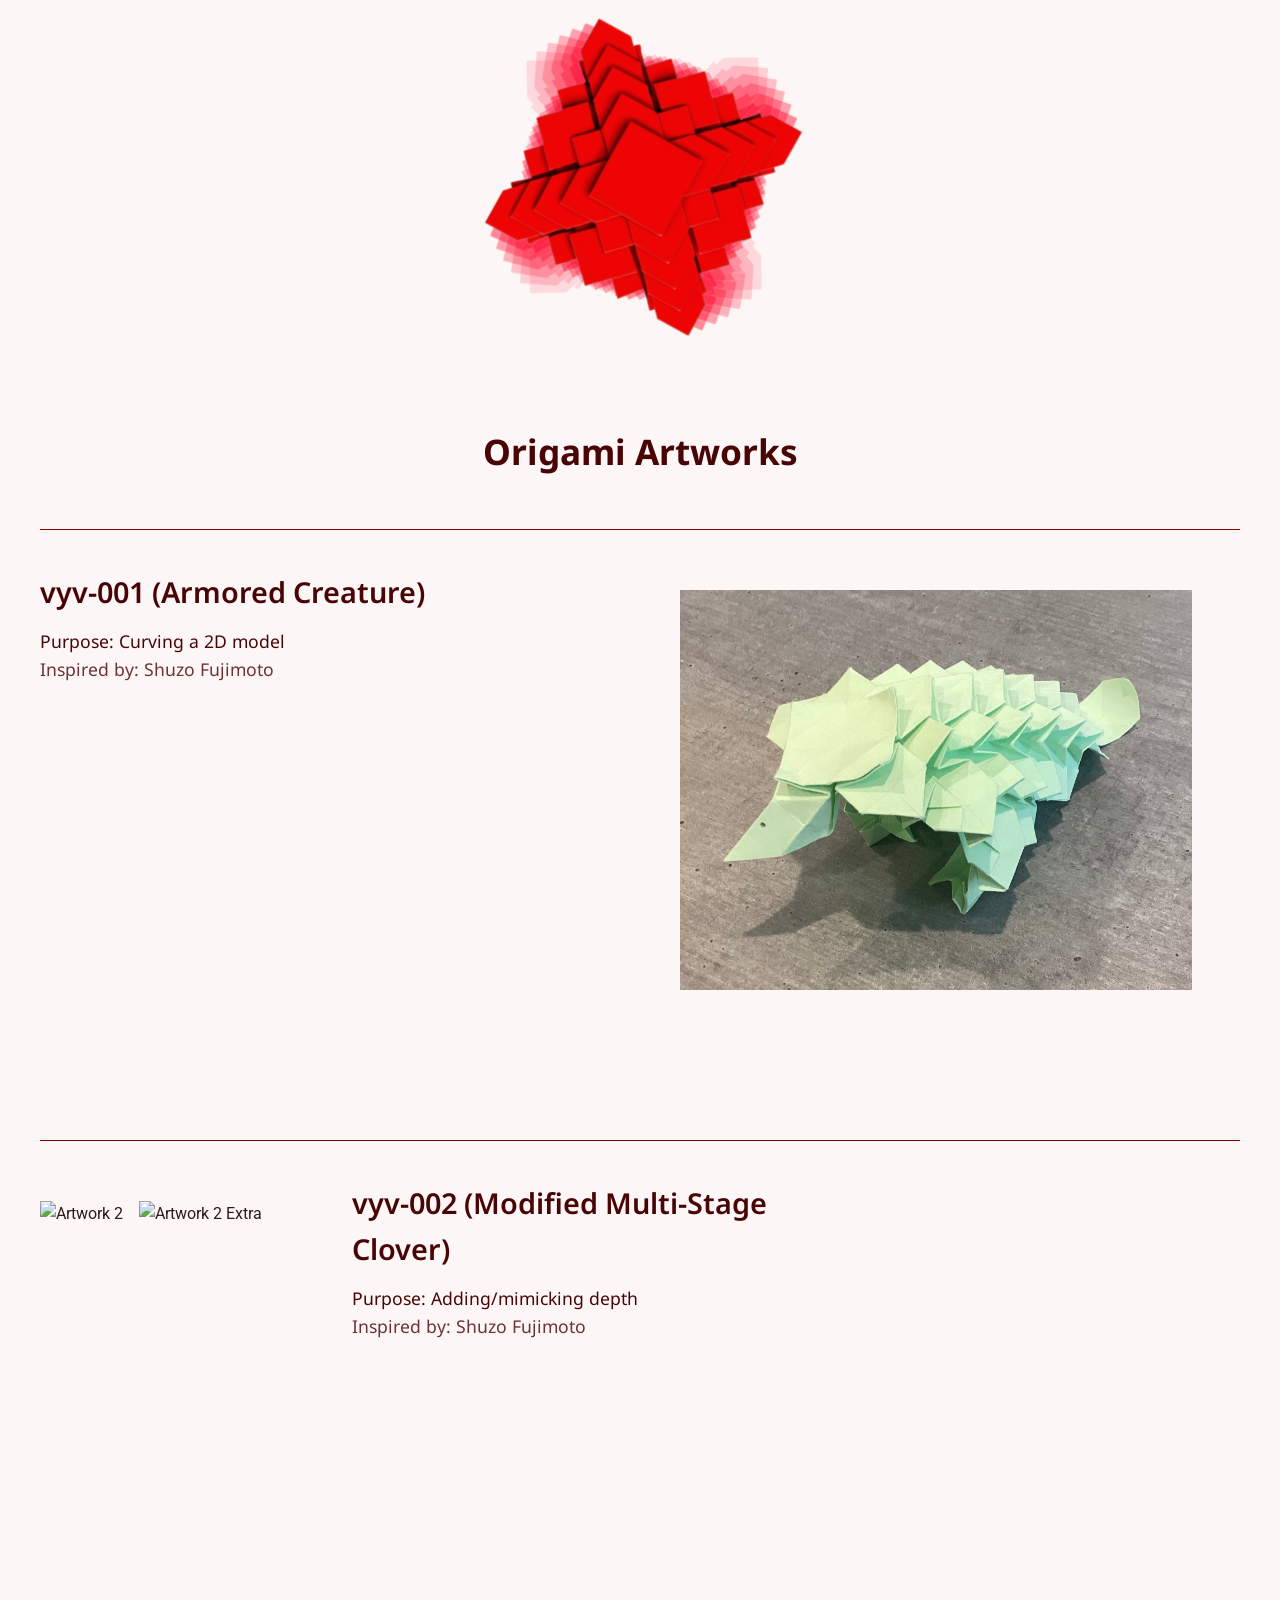
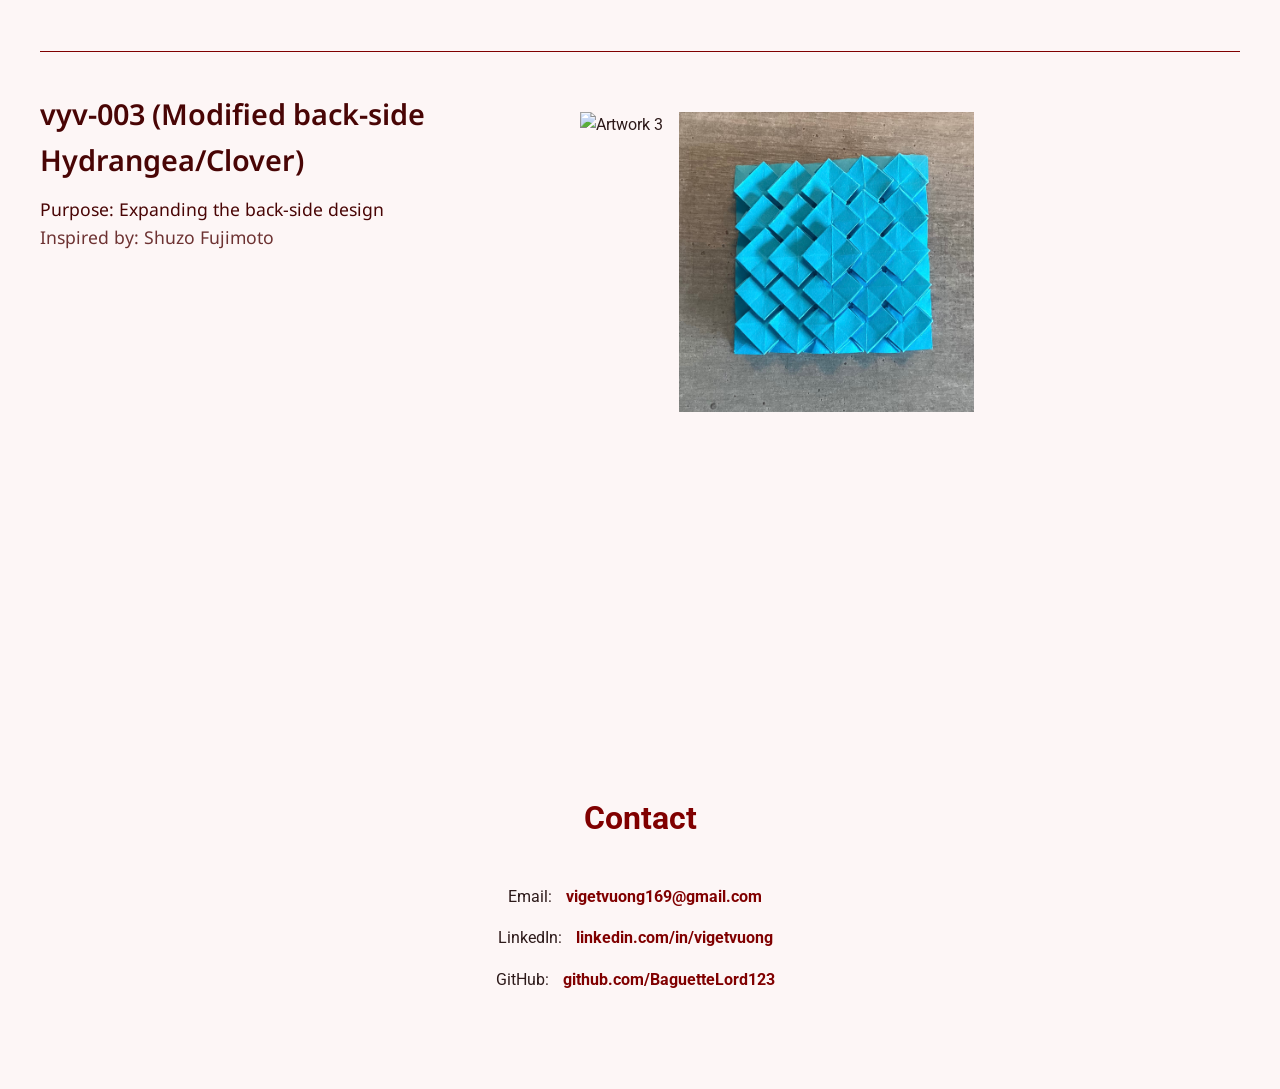
==== commit d3b8bc3b: "12/29/25 final" ====
--- a/index.html
+++ b/index.html
@@ -373,6 +373,22 @@
                                     <div style="width: 100vw; min-height: 60vh; background: #fdf6f6; display: flex; justify-content: left; align-items: flex-start; margin: 0; padding: 64px 0;">
                                         <div style="display: flex; flex-direction: row; gap: 40px; width: 100%; max-width: 1200px; align-items: flex-start;">
                                             <div style="display: flex; flex-direction: row; gap: 16px; align-items: flex-start; max-width: 1300px; flex-wrap: wrap;">
+
+                                                <hr style="border: none; border-top: 1px solid #800000; height: 0; margin: 0px 0 0px 0; width: 1200px; margin-top: 100px;" />
+                                                <div class="cabinet-support-content" style="max-width: 500px; margin-top: 0;">
+                                                    <h2 style="font-size: 2.1rem; font-family: 'Noto Sans', Arial, sans-serif; font-weight: 600; color: #6d3232; margin-bottom: 0px; text-align: left;">CNC Drawer (28BYJ-48 Stepper Motors)</h2>
+                                                    <p style="font-size: 1.18rem; font-family: 'Noto Sans', Arial, sans-serif; font-weight: 600; color: #862f2f; margin: 0 0 16px 0;">
+                                                        Does this work? Yes.
+                                                    </p>
+                                                    <p style="font-size: 1.18rem; font-family: 'Noto Sans', Arial, sans-serif; color: #6e3f3f; margin: 0 0 16px 0;">
+                                                    Designed a simple CNC drawer to learn fundamentals of CNC routing. This design has flaws including 3D printing issues with the community-made STL files, making the components add unecessary friction which affect the drawing clarity. 
+                                                    I implemented a barrel jack to power the stepper motors with 5V more efficiently instead of directly connecting to the Arduino Uno. I followed tutorials on YouTube but since their products are behind a paywall (e.g. their custom-made PCBs),
+                                                    I decided to learn how to connect electronics without the use of PCBs. I would like to expand this project by using metal rods as the rail and stronger stepper motors like NEMA 17 stepper motors. 
+                                                    </p>
+                                                </div>
+                                                <img src="CNCDrawerPNGs/IMG_7163.png" alt="CNCDrawer 1" style="width: auto; height: 600px; object-fit: cover; margin-left: 125px; margin-top: 25px; transform: rotate(-90deg);" />
+                                                <img src="CNCDrawerPNGs/IMG_7164.png" alt="CBCDrawer 2" style="width: auto; height: 400px; object-fit: cover; margin-left: 25px; margin-top: 10px;" />
+                                                <img src="CNCDrawerPNGs/IMG_7165.png" alt="CBCDrawer 3" style="width: auto; height: 400px; object-fit: cover; margin-left: 50px; margin-top: 10px;" />
 
 
                                                 <hr style="border: none; border-top: 1px solid #800000; height: 0; margin: 0px 0 0px 0; width: 1200px; margin-top: 100px;" />
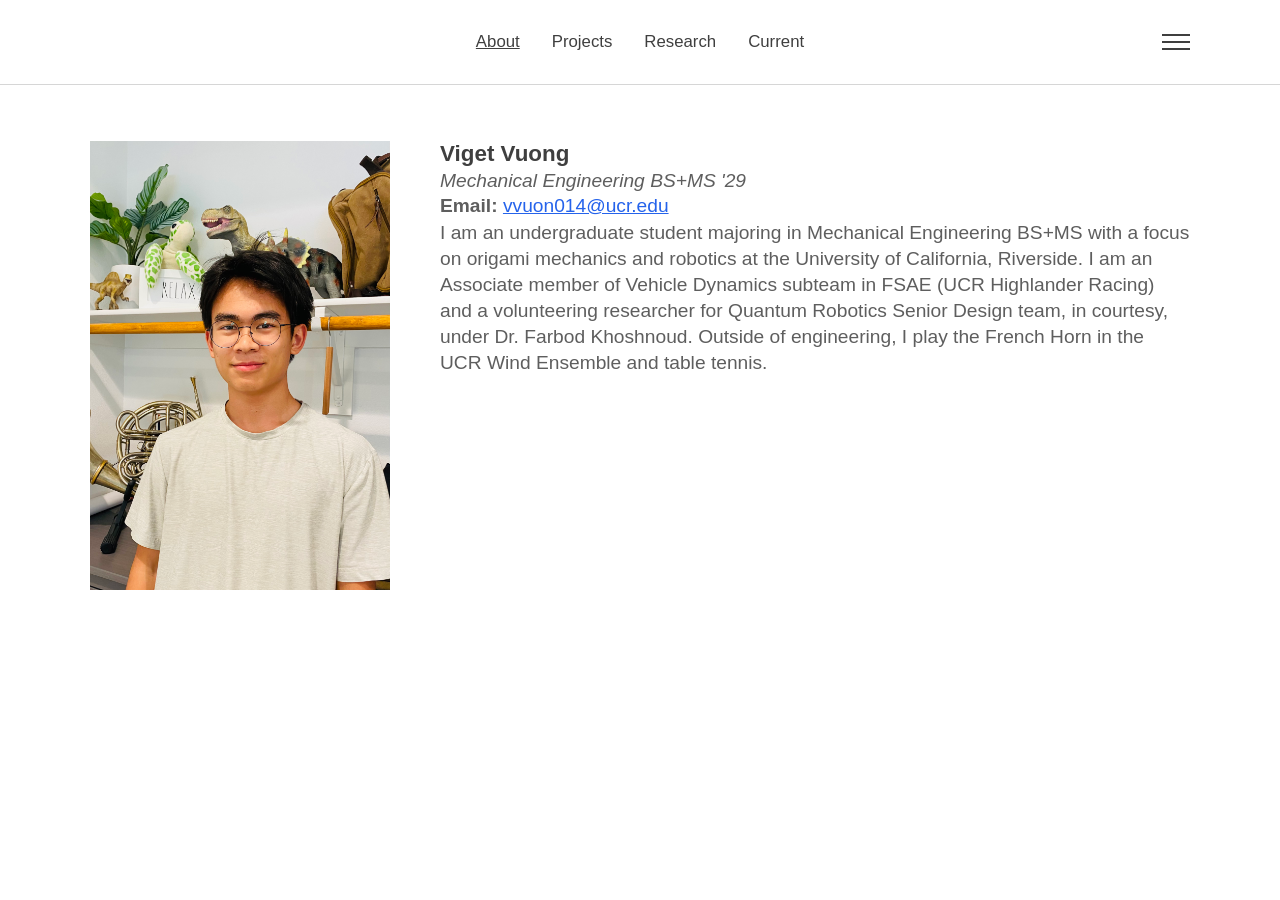
==== commit 0aeb5f8c: "March 30, 2026" ====
--- a/index.html
+++ b/index.html
@@ -3,634 +3,67 @@
 <head>
     <meta charset="UTF-8">
     <meta name="viewport" content="width=device-width, initial-scale=1.0">
-    <title>Viget Vuong - Mechanical Engineering Student</title>
-    <link href="https://fonts.googleapis.com/css2?family=Roboto:wght@400;700&family=Delius&family=DM+Serif+Text&family=Tinos:wght@400;700&family=Noto+Sans:wght@400;700&display=swap" rel="stylesheet">
-    <style>
-        html, body {
-            overflow-x: hidden;
-            max-width: 100vw;
-        }
-        .nav-popup {
-            position: fixed;
-            top: 0;
-            left: 0;
-            width: 100vw;
-            opacity: 0;
-            pointer-events: none;
-            transform: translateY(-30px);
-            transition: opacity 0.4s cubic-bezier(.4,0,.2,1), transform 0.4s cubic-bezier(.4,0,.2,1), background 0.5s;
-            box-shadow: 0 8px 32px rgba(75,0,0,0.13);
-            z-index: 2000;
-        }
-        .nav-popup.visible {
-            opacity: 1;
-            pointer-events: auto;
-            transform: translateY(0);
-        }
-        .nav-popup.invisible {
-            opacity: 0 !important;
-            pointer-events: none !important;
-            transform: translateY(-30px) !important;
-        }
-        .nav-popup .container {
-            padding-top: 8px;
-            padding-bottom: 8px;
-        }
-        .nav-popup.blend {
-            background: #4B0000 !important;
-        }
-        .nav-popup:not(.blend) {
-            background: var(--secondary-color) !important;
-        }
-        nav.original-nav {
-            display: none;
-        }
-        :root {
-            --primary-color: #800000; /* Maroon */
-            --secondary-color: #b22222; /* Firebrick (lighter maroon) */
-            --accent-color: #f8eaea; /* Very light maroon/pink */
-            --text-color: #2d1a1a;
-            --bg-color: #fdf6f6;
-            --card-bg: #fff;
-        }
+    <title>About | Viget Vuong</title>
+    <link rel="stylesheet" href="styles.css">
+    <script src="site.js" defer></script>
+</head>
+<body class="about-page">
+    <header class="site-header">
+        <div class="header-inner">
 
-        body {
-            font-family: 'Roboto', sans-serif;
-            margin: 0;
-            padding: 0;
-            background-color: var(--bg-color);
-            color: var(--text-color);
-            line-height: 1.6;
-        }
+            <nav class="main-nav" aria-label="Primary">
+                <ul>
+                    <li><a href="index.html" aria-current="page">About</a></li>
+                    <li><a href="projects.html">Projects</a></li>
+                    <li><a href="research.html">Research</a></li>
+                    <li><a href="current.html">Current</a></li>
+                </ul>
+            </nav>
 
-        .container {
-            max-width: 1200px;
-            margin: 0 auto;
-            padding: 20px;
-        }
+            <div class="contact-menu">
+                <button class="menu-button" id="contact-toggle" type="button" aria-expanded="false" aria-controls="contact-dropdown" aria-label="Open contacts menu">
+                    <span></span>
+                    <span></span>
+                    <span></span>
+                </button>
 
-        header {
-            background: var(--primary-color);
-            color: #fff;
-            padding: 40px 20px;
-            text-align: center;
-        }
-
-        header h1 {
-            margin: 0;
-            font-size: 2.5em;
-        }
-
-        header p {
-            font-size: 1.2em;
-            opacity: 0.9;
-        }
-
-        nav {
-            background: var(--secondary-color);
-            padding: 10px 0;
-            text-align: center;
-        }
-
-        nav a {
-            color: #fff;
-            text-decoration: none;
-            padding: 10px 20px;
-            display: inline-block;
-            transition: background-color 0.3s ease;
-        }
-
-        nav a:hover {
-            background-color: rgba(255, 255, 255, 0.15);
-        }
-
-        .section {
-            padding: 60px 0;
-            max-width: 100vw;
-            overflow-x: hidden;
-        }
-
-        .section h2 {
-            text-align: center;
-            color: var(--primary-color);
-            font-size: 2em;
-            margin-bottom: 40px;
-        }
-
-        /* Projects Timeline Style */
-        .timeline-container {
-            width: 95vw;
-            max-width: 1600px;
-            margin: 0 auto;
-            padding: 0 0 40px 0;
-        }
-        .timeline {
-            display: flex;
-            flex-direction: column;
-            gap: 40px;
-            width: 100%;
-        }
-        .timeline-event {
-            display: flex;
-            align-items: flex-start;
-            background: var(--card-bg);
-            border-radius: 10px;
-            box-shadow: 0 4px 12px rgba(128,0,0,0.08);
-            padding: 30px;
-            gap: 30px;
-            width: 100%;
-        }
-        .timeline-event:nth-child(even) {
-            background: var(--accent-color);
-        }
-        .timeline-date {
-            min-width: 120px;
-            font-weight: bold;
-            color: var(--secondary-color);
-            font-size: 1.1em;
-            margin-top: 10px;
-        }
-        .timeline-content {
-            flex: 1;
-        }
-        .timeline-content h4 {
-            margin: 0 0 10px 0;
-            color: var(--primary-color);
-            font-size: 1.3em;
-        }
-        .timeline-content p {
-            margin: 0 0 10px 0;
-        }
-        .timeline-content img {
-            max-width: 220px;
-            border-radius: 8px;
-            margin-top: 10px;
-            margin-bottom: 10px;
-            box-shadow: 0 2px 8px rgba(128,0,0,0.08);
-        }
-        .project-link {
-            display: inline-block;
-            background: var(--secondary-color);
-            color: #fff;
-            padding: 8px 15px;
-            border-radius: 5px;
-            text-decoration: none;
-            transition: background-color 0.3s ease;
-            margin-top: 8px;
-        }
-        .project-link:hover {
-            background-color: #a31515;
-        }
-
-        .card {
-            background-color: var(--card-bg);
-            border-radius: 8px;
-            box-shadow: 0 4px 8px rgba(128,0,0,0.08);
-            padding: 20px;
-            transition: transform 0.3s ease, box-shadow 0.3s ease;
-        }
-
-        .card:hover {
-            transform: translateY(-5px);
-            box-shadow: 0 6px 12px rgba(128,0,0,0.13);
-        }
-
-        .card h3 {
-            color: var(--secondary-color);
-            margin-top: 0;
-        }
-
-        .skills-list {
-            list-style: none;
-            padding: 0;
-            display: flex;
-            flex-wrap: wrap;
-            gap: 10px;
-        }
-
-        .skill-item {
-            background: var(--accent-color);
-            color: var(--primary-color);
-            padding: 8px 15px;
-            border-radius: 20px;
-            font-size: 0.9em;
-            font-weight: bold;
-        }
-
-        .contact-info {
-            text-align: center;
-        }
-
-        .contact-info a {
-            color: var(--primary-color);
-            margin: 0 10px;
-            text-decoration: none;
-            font-weight: bold;
-        }
-
-        .spin-image {
-            /* animation removed for JS-driven spin */
-            display: block;
-            position: relative;
-            z-index: 10;
-            filter: brightness(1) grayscale(0.08);
-            will-change: transform;
-        }
-
-        .spin-image.shadow1 {
-            position: absolute;
-            left: 0;
-            top: 0;
-            z-index: 1;
-            opacity: 0.45;
-            filter: brightness(2.2) sepia(0.2) saturate(2) hue-rotate(-10deg) blur(0.3px);
-        }
-        .spin-image.shadow2 {
-            position: absolute;
-            left: 0;
-            top: 0;
-            z-index: 2;
-            opacity: 0.35;
-            filter: brightness(2.7) sepia(0.15) saturate(2.2) hue-rotate(-10deg) blur(0.25px);
-        }
-        .spin-image.shadow3 {
-            position: absolute;
-            left: 0;
-            top: 0;
-            z-index: 3;
-            opacity: 0.28;
-            filter: brightness(3.0) sepia(0.12) saturate(2.1) hue-rotate(-10deg) blur(0.2px);
-        }
-        .spin-image.shadow4 {
-            position: absolute;
-            left: 0;
-            top: 0;
-            z-index: 4;
-            opacity: 0.22;
-            filter: brightness(3.3) sepia(0.10) saturate(2.0) hue-rotate(-10deg) blur(0.15px);
-        }
-        .spin-image.shadow5 {
-            position: absolute;
-            left: 0;
-            top: 0;
-            z-index: 5;
-            opacity: 0.16;
-            filter: brightness(3.6) sepia(0.08) saturate(1.9) hue-rotate(-10deg) blur(0.1px);
-        }
-        .spin-image.shadow6 {
-            position: absolute;
-            left: 0;
-            top: 0;
-            z-index: 6;
-            opacity: 0.12;
-            filter: brightness(3.9) sepia(0.06) saturate(1.8) hue-rotate(-10deg) blur(0.05px);
-        }
-
-        footer {
-            background: var(--primary-color);
-            color: #fff;
-            text-align: center;
-            padding: 20px;
-            margin-top: 40px;
-        }
-
-        @media (max-width: 900px) {
-            .timeline-event {
-                flex-direction: column;
-                align-items: stretch;
-            }
-            .timeline-content img {
-                max-width: 100%;
-            }
-        }
-        @media (max-width: 768px) {
-            .container, .timeline-container {
-                padding: 10px;
-            }
-            .timeline-container {
-                width: 100vw;
-            }
-        }
-    </style>
-</head>
-<body>
-
-    <nav class="original-nav" style="position: relative; z-index: 100;">
-        <div class="container">
-            <a href="#about">About</a>
-            <a href="#solidworks">SolidWorks</a>
-            <a href="#contact">Contact</a>
-        </div>
-    </nav>
-    <nav id="nav-popup" class="nav-popup">
-        <div class="container">
-            <a href="#about">About</a>
-            <a href="#solidworks">SolidWorks & 3D Printing</a>
-            <a href="#contact">Contact</a>
-        </div>
-    </nav>
-
-    <section id="hero-maroon" style="width: 100vw; height: 100vh; min-height: 500px; background: #4B0000; display: flex; align-items: center; justify-content: center;">
-        <div style="display: flex; flex-direction: column; align-items: center;">
-            <span style="color: #fff; font-family: 'DM Serif Text', serif, Arial, sans-serif; font-size: 2.5rem; font-weight: normal; letter-spacing: normal; text-shadow: none; filter: none;">Viget</span>
-            <span style="margin-top: 0.5rem; color: #f8eaea; font-family: 'DM Serif Text', serif, Arial, sans-serif; font-size: 1.15rem; font-style: italic; letter-spacing: 0.04em;">Florere, valere, aut vigorem habere</span>
-            <span style="margin-top: 0.2rem; color: #e0bfbf; font-family: 'Roboto', serif, Arial, sans-serif; font-size: 0.98rem; font-style: normal; letter-spacing: 0.01em;">To flourish, to be strong, or to have vigor</span>
-        </div>
-    </section>
-
-    <section id="about" class="section">
-        <div class="container">
-            <div style="margin-top: 40px; margin-left: 0; text-align: left;">
-                <div style="position: relative; min-height: 340px; width: 100%; max-width: 1100px; margin-top: 12px;">
-                    <div style="padding-right: 350px;">
-                        <span style="font-family: 'Tinos', serif; font-size: 3.3rem; font-weight: bold; color: #2d1a1a; display: inline-block; margin-bottom: 18px;">viget vuong</span>
-                        <p style="font-size: 1.25rem; font-family: 'Noto Sans', Arial, sans-serif; margin: 0; line-height: 1.5; margin-bottom: 1em;">Hi! Throughout my life, I carried origami everywhere. Watching origami YouTube tutorials and experimenting became a source for my creativity.</p>
-                        <p style="font-size: 1.25rem; font-family: 'Noto Sans', Arial, sans-serif; margin: 0; line-height: 1.5;">I innovated countless origami tessellations in high school, and I thought, why not use my creativity to solve real-world problems? That's when I knew I wanted to become a Mechanical Engineer, starting at UCR.</p>
-                    </div>
-                    <img src="Vigetphoto.png" alt="Viget Vuong" style="position: absolute; top: 0; right: -50px; max-width: 340px; height: auto;" />
-                </div>
-            </div>
-            <!-- Custom Title/Description Section -->
-            <!--<div style="width: 100%; max-width: 900px; margin: 300px 0px 0px 0px; text-align: left;">
-                    <h2 style="font-size: 2.1rem; font-family: 'Noto Sans', Arial, sans-serif; font-weight: 600; color: #490505; margin-bottom: 0px; text-align: left;">my projects</h2>
-                <p style="font-size: 1.18rem; font-family: 'Noto Sans', Arial, sans-serif; color: #6d3232; margin: 0;">cool stuff :D</p>
-                </div> -->
-                <!-- Future Projects Section (same format) -->
-                <!--<div style="width: 100%; max-width: 900px; margin: 48px 0px 0px 0px; text-align: left;">
-                    <h2 style="font-size: 2.1rem; font-family: 'Noto Sans', Arial, sans-serif; font-weight: 600; color: #490505; margin-bottom: 0px; text-align: left;">[Future Project Title]</h2>
-                    <p style="font-size: 1.18rem; font-family: 'Noto Sans', Arial, sans-serif; color: #6d3232; margin: 0;">[Future project description goes here]</p>-->
-            <div style="width: 100%; max-width: 1300px; margin: 400px 0px 0px 0px; text-align: center;">
-                    <hr style="border: none; border-top: 1px solid #800000; height: 0; margin: 0px 0 0px 0; width: 1200px;" />
-                    <h2 style="font-size: 2.1rem; font-family: 'Noto Sans', Arial, sans-serif; font-weight: 600; color: #6d3232; margin-bottom: 0px; text-align: left;">SolidWorks and 3D Printing</h2>
-                <p style="font-size: 1.18rem; font-family: 'Noto Sans', Arial, sans-serif; color: #6e3f3f; margin: 0; text-align: left;">side-projects</p>
-                </div>
-                <div id="solidworks" style="scroll-margin-top: 100px;">
-
-                </div>
-                <!-- Future Skills Section (same format) -->
-                <div style="width: 100vw; min-height: 60vh; background: #fdf6f6; display: flex; flex-direction: column; align-items: left; justify-content: left; margin: 0; padding: 64px 0 64px 0;">
-                    <div style="padding-right: 500px;">
-                                    <div style="width: 100vw; min-height: 60vh; background: #fdf6f6; display: flex; justify-content: left; align-items: flex-start; margin: 0; padding: 64px 0;">
-                                        <div style="display: flex; flex-direction: row; gap: 40px; width: 100%; max-width: 1200px; align-items: flex-start;">
-                                            <div style="display: flex; flex-direction: row; gap: 16px; align-items: flex-start; max-width: 1300px; flex-wrap: wrap;">
-
-                                                <hr style="border: none; border-top: 1px solid #800000; height: 0; margin: 0px 0 0px 0; width: 1200px; margin-top: 100px;" />
-                                                <div class="cabinet-support-content" style="max-width: 500px; margin-top: 0;">
-                                                    <h2 style="font-size: 2.1rem; font-family: 'Noto Sans', Arial, sans-serif; font-weight: 600; color: #6d3232; margin-bottom: 0px; text-align: left;">CNC Drawer (28BYJ-48 Stepper Motors)</h2>
-                                                    <p style="font-size: 1.18rem; font-family: 'Noto Sans', Arial, sans-serif; font-weight: 600; color: #862f2f; margin: 0 0 16px 0;">
-                                                        Does this work? Yes.
-                                                    </p>
-                                                    <p style="font-size: 1.18rem; font-family: 'Noto Sans', Arial, sans-serif; color: #6e3f3f; margin: 0 0 16px 0;">
-                                                    Designed a simple CNC drawer to learn fundamentals of CNC routing. This design has flaws including 3D printing issues with the community-made STL files, making the components add unecessary friction which affect the drawing clarity. 
-                                                    I implemented a barrel jack to power the stepper motors with 5V more efficiently instead of directly connecting to the Arduino Uno. I followed tutorials on YouTube but since their products are behind a paywall (e.g. their custom-made PCBs),
-                                                    I decided to learn how to connect electronics without the use of PCBs. I would like to expand this project by using metal rods as the rail and stronger stepper motors like NEMA 17 stepper motors. 
-                                                    </p>
-                                                </div>
-                                                <img src="CNCDrawerPNGs/IMG_7163.png" alt="CNCDrawer 1" style="width: auto; height: 600px; object-fit: cover; margin-left: 125px; margin-top: 25px; transform: rotate(-90deg);" />
-                                                <img src="CNCDrawerPNGs/IMG_7164.png" alt="CBCDrawer 2" style="width: auto; height: 400px; object-fit: cover; margin-left: 25px; margin-top: 10px;" />
-                                                <img src="CNCDrawerPNGs/IMG_7165.png" alt="CBCDrawer 3" style="width: auto; height: 400px; object-fit: cover; margin-left: 50px; margin-top: 10px;" />
-
-
-                                                <hr style="border: none; border-top: 1px solid #800000; height: 0; margin: 0px 0 0px 0; width: 1200px; margin-top: 100px;" />
-                                                <div class="cabinet-support-content" style="max-width: 500px; margin-top: 0;">
-                                                    <h2 style="font-size: 2.1rem; font-family: 'Noto Sans', Arial, sans-serif; font-weight: 600; color: #6d3232; margin-bottom: 0px; text-align: left;">Mini Robotic Arm</h2>
-                                                    <p style="font-size: 1.18rem; font-family: 'Noto Sans', Arial, sans-serif; font-weight: 600; color: #862f2f; margin: 0 0 16px 0;">
-                                                        Does this work? Yes.
-                                                    </p>
-                                                    <p style="font-size: 1.18rem; font-family: 'Noto Sans', Arial, sans-serif; color: #6e3f3f; margin: 0 0 16px 0;">
-                                                    Designed the body components through SolidWorks and implemeneted MG90S and SG92R microservos with arduino. Currently, the sensitivity of the potentiometers are too high, making controls difficult.
-                                                    Improvements include removing the SG92R motors with a positional micro servo, instead of continuous.
-                                                    </p>
-                                                </div>
-                                                <img src="MiniRoboticArmPNGs/Screenshot 2025-09-18 151101.png" alt="MiniRoboticArm 1" style="width: auto; height: 325px; object-fit: cover; margin-left: 50px; margin-top: 50px;" />
-                                                <img src="MiniRoboticArmPNGs/IMG_6760.png" alt="MiniRoboticArm 2" style="width: auto; height: 400px; object-fit: cover;" />
-
-                                                <hr style="border: none; border-top: 1px solid #800000; height: 0; margin: 0px 0 0px 0; width: 1200px; margin-top: 100px;" />
-                                                <div class="cabinet-support-content" style="max-width: 500px; margin-top: 0;">
-                                                    <h2 style="font-size: 2.1rem; font-family: 'Noto Sans', Arial, sans-serif; font-weight: 600; color: #6d3232; margin-bottom: 0px; text-align: left;">V6 Engine (1st Version)</h2>
-                                                    <p style="font-size: 1.18rem; font-family: 'Noto Sans', Arial, sans-serif; font-weight: 600; color: #862f2f; margin: 0 0 16px 0;">
-                                                        Does this work? Yes.
-                                                    </p>
-                                                    <p style="font-size: 1.18rem; font-family: 'Noto Sans', Arial, sans-serif; color: #6e3f3f; margin: 0 0 16px 0;">
-                                                    Utilized a simple crankshaft system (repeated single crankshafts) and Inland PLA+ for filament (the black model), which I don't recommend as either: 1. the pistons got easily stuck or 2. the material was rougher than the Bambu PLA, which is smoother (shown in white).
-                                                    </p>
-                                                </div>
-                                                <img src="V6Engine(1st Version)PNGs/IMG_6727.png" alt="V6 Engine (1st Version) 1" style="width: auto; height: 375px; object-fit: cover; margin-top: 50px;" />
-                                                <img src="V6Engine(1st Version)PNGs/IMG_6728.png" alt="V6 Engine (1st Version) 2" style="width: auto; height: 350px; object-fit: cover; margin-top: -75px;"  />
-                                                <img src="V6Engine(1st Version)PNGs/Screenshot 2025-09-03 011226.png" alt="V6 Engine (1st Version) 3" style="width: auto; height: 275px; object-fit: cover;"  />
-                                                <img src="V6Engine(1st Version)PNGs/Screenshot 2025-09-03 012010.png" alt="V6 Engine (1st Version) 4" style="width: auto; height: 275px; object-fit: cover;"  />
-
-                                                </div>
-                                        </div>
-                                    </div>
-                        </div>
-                    </div>
+                <div class="contact-dropdown" id="contact-dropdown" hidden>
+                    <a class="contact-link" href="contacts.html">Contacts</a>
                 </div>
             </div>
         </div>
-    </section>
+    </header>
 
-    <section id="current-and-future" style="width: 100vw; min-height: 125vh; background: #180101; display: flex; align-items: left; justify-content: left;">
-        <div style="display: flex; flex-direction: column; align-items: flex-start; width: 100%;">
-            <div style="width: 100%; max-width: 1000px; padding: 48px 32px; color: #fff; text-align: left; margin-left: 100px;">
-                <h2 style="font-size: 2.2rem; font-family: 'Noto Sans', Arial, sans-serif; font-weight: 700; margin-bottom: 24px; color: #f8eaea; letter-spacing: 0.01em; text-align: left;">rn</h2>
-                <p style="font-size: 1.25rem; font-family: 'Noto Sans', Arial, sans-serif; color: #f8eaea; margin: 0 0 30px 0;">reading I am a Cat</p>
-                <p style="font-size: 1.25rem; font-family: 'Noto Sans', Arial, sans-serif; color: #f8eaea; margin: 0 0 30px 0;">french horn</p>
-            </div>
-            <div style="width: 100%; max-width: 1000px; padding: 48px 32px; color: #fff; text-align: left; margin-left: 100px;">
-                <h2 style="font-size: 2.2rem; font-family: 'Noto Sans', Arial, sans-serif; font-weight: 700; margin-bottom: 24px; color: #f8eaea; letter-spacing: 0.01em; text-align: left;">future goals</h2>
-                <p style="font-size: 1.25rem; font-family: 'Noto Sans', Arial, sans-serif; color: #f8eaea; margin: 0 0 30px 0;">Finish CSWA practice problems (22/50)</p>
-            </div>
-        </div>
-    </section>
+    <main class="page-main">
+        <section class="page-section">
+            <div class="section-inner">
+                <div class="about-layout">
+                    <div class="about-image">
+                        <img src="AboutPNGs/Vigetphoto.png" alt="Photo of Viget Vuong" style="width: 500px;">
+                    </div>
 
-    <section id="origami-section" class="section">
-        <div style="display: flex; flex-direction: column; align-items: center; justify-content: center;">
-            <div style="position: relative; width: 320px; height: 320px; margin: 80px auto 24px auto;">
-                <img src="image.png" alt="shadow1" class="spin-image shadow1" style="width:320px; height:320px;" />
-                <img src="image.png" alt="shadow2" class="spin-image shadow2" style="width:320px; height:320px;" />
-                <img src="image.png" alt="shadow3" class="spin-image shadow3" style="width:320px; height:320px;" />
-                <img src="image.png" alt="shadow4" class="spin-image shadow4" style="width:320px; height:320px;" />
-                <img src="image.png" alt="shadow5" class="spin-image shadow5" style="width:320px; height:320px;" />
-                <img src="image.png" alt="shadow6" class="spin-image shadow6" style="width:320px; height:320px;" />
-                <img src="image.png" alt="Viget Vuong" class="spin-image" style="width:320px; height:320px;" />
-            </div>
-        </div>
-
-        <!-- Origami Artworks Section -->
-        <div style="width: 100%; background: #fdf6f6; padding: 64px 0;">
-            <div style="max-width: 1200px; margin: 0 auto; padding: 0 32px;">
-                <!-- Title -->
-                <div style="text-align: center; margin-bottom: 50px;">
-                    <h2 style="font-size: 2.2rem; font-family: 'Noto Sans', Arial, sans-serif; font-weight: 700; color: #490505; margin: 0;"><strong>Origami Artworks</strong></h2>
-                </div>
-
-                <hr style="border: none; border-top: 1px solid #800000; height: 0; margin: 0px 0 0px 0; width: 1200px;" />
-
-                <!-- Artwork 1 -->
-                <div style="display: flex; flex-direction: row; gap: 40px; align-items: flex-start; margin-bottom: 48px; width: 100%; margin-top: 10px; margin-bottom: 150px;">
-                    <div style="flex: 1; max-width: 500px;">
-                        <h3 style="font-size: 1.8rem; font-family: 'Noto Sans', Arial, sans-serif; font-weight: 600; color: #490505; margin-bottom: 12px;">vyv-001 (Armored Creature)</h3>
-                        <p style="font-size: 1.1rem; font-family: 'Noto Sans', Arial, sans-serif; color: #490505; margin: 0;">
-                            Purpose: Curving a 2D model
-                        </p>
-                        <p style="font-size: 1.1rem; font-family: 'Noto Sans', Arial, sans-serif; color: #6d3232; margin: 0;">
-                            Inspired by: Shuzo Fujimoto
-                        </p>
-                    </div>
-                    <div style="display: flex; gap: 16px; align-items: flex-start;">
-                        <img src="OrigamiArtworksPNGs/IMG_0482.PNG.png" alt="Artwork 1" style="height: 400px; width: auto; margin-left: 100px; margin-top: 50px;" />
+                    <div class="about-profile-text">
+                        <h1 class="about-name">Viget Vuong</h1>
+                        <p class="about-role">Mechanical Engineering BS+MS '29</p>
+                        <p class="about-email"><strong>Email:</strong> <a href="mailto:vvuon014@ucr.edu">vvuon014@ucr.edu</a></p>
+                        <p class="about-description">I am an undergraduate student majoring in Mechanical Engineering BS+MS with a focus on origami mechanics and robotics at the University of California, Riverside. I am an Associate member of Vehicle Dynamics subteam in FSAE (UCR Highlander Racing) and a volunteering researcher for Quantum Robotics Senior Design team, in courtesy, under Dr. Farbod Khoshnoud. Outside of engineering, I play the French Horn in the UCR Wind Ensemble and table tennis.</p>
                     </div>
                 </div>
-
-                <hr style="border: none; border-top: 1px solid #800000; height: 0; margin: 0px 0 0px 0; width: 1200px;" />
-
-                <!-- Artwork 2 -->
-                <div style="display: flex; flex-direction: row; gap: 40px; align-items: flex-start; margin-bottom: 48px; width: 100%; margin-top: 10px; margin-bottom: 150px;">
-                    <div style="display: flex; gap: 16px; align-items: flex-start;">
-                        <img src="OrigamiArtworksPNGs/IMG_6249.png" alt="Artwork 2" style="height: 300px; width: auto; margin-top: 50px;" />
-                        <img src="OrigamiArtworksPNGs/IMG_6250.PNG.png" alt="Artwork 2 Extra" style="height: 300px; width: auto; margin-top: 50px;" />
+                           
+                <!--
+                <div class="about-layout about-layout-secondary">
+                    <div class="about-secondary-text">
+                        <p class="about-description">Please explore Projects, Research, and Current pages linked at the top of this website. Additional contacts are provided under the 3-bar menu.</p>
                     </div>
 
-                    <div style="flex: 1; max-width: 500px; margin-left: 50px;">
-                        <h3 style="font-size: 1.8rem; font-family: 'Noto Sans', Arial, sans-serif; font-weight: 600; color: #490505; margin-bottom: 12px;">vyv-002 (Modified Multi-Stage Clover)</h3>
-                        <p style="font-size: 1.1rem; font-family: 'Noto Sans', Arial, sans-serif; color: #490505; margin: 0;">
-                            Purpose: Adding/mimicking depth
-                        </p>
-                        <p style="font-size: 1.1rem; font-family: 'Noto Sans', Arial, sans-serif; color: #6d3232; margin: 0;">
-                            Inspired by: Shuzo Fujimoto
-                        </p>
+                    <div class="about-image">
+                        <img src="AboutPNGs/IMG_7636.png" alt="Additional About image" style="width: 600px;">
                     </div>
                 </div>
-
-                <hr style="border: none; border-top: 1px solid #800000; height: 0; margin: 0px 0 0px 0; width: 1200px;" />
-
-                <!-- Artwork 3 -->
-                <div style="display: flex; flex-direction: row; gap: 40px; align-items: flex-start; margin-bottom: 48px; width: 100%; margin-top: 10px; margin-bottom: 150px;">
-                    <div style="flex: 1; max-width: 500px;">
-                        <h3 style="font-size: 1.8rem; font-family: 'Noto Sans', Arial, sans-serif; font-weight: 600; color: #490505; margin-bottom: 12px;">vyv-003 (Modified back-side Hydrangea/Clover)</h3>
-                        <p style="font-size: 1.1rem; font-family: 'Noto Sans', Arial, sans-serif; color: #490505; margin: 0;">
-                            Purpose: Expanding the back-side design
-                        </p>
-                        <p style="font-size: 1.1rem; font-family: 'Noto Sans', Arial, sans-serif; color: #6d3232; margin: 0;">
-                            Inspired by: Shuzo Fujimoto
-                        </p>
-                    </div>
-                    <div style="display: flex; gap: 16px; align-items: flex-start;">
-                        <img src="OrigamiArtworksPNGs/IMG_6251.PNG.png" alt="Artwork 3" style="height: 300px; width: auto; margin-top: 50px;" />
-                        <img src="OrigamiArtworksPNGs/IMG_0484.PNG.png" alt="Artwork 1 Extra" style="height: 300px; width: auto; margin-top: 50px;" />
-                        <!-- Add another image here if you have one -->
-                    </div>
-                </div>
+                -->
+                
             </div>
-        </div>
-    </section>
-
-    <section id="contact" class="section">
-        <div class="container">
-            <h2>Contact</h2>
-            <div class="contact-info">
-                <p>Email: <a href="mailto:vigetvuong169@gmail.com">vigetvuong169@gmail.com</a></p>
-                <p>LinkedIn: <a href="https://www.linkedin.com/in/vigetvuong" target="_blank">linkedin.com/in/vigetvuong</a></p>
-                <p>GitHub: <a href="https://github.com/BaguetteLord123" target="_blank">github.com/BaguetteLord123</a></p>
-            </div>
-        </div>
-    </section>
-
-<script>
-// Navigation popup logic
-const navPopup = document.getElementById('nav-popup');
-const heroSection = document.getElementById('hero-maroon');
-let ticking = false;
-function handleNavPopup() {
-    const scrollY = window.scrollY || window.pageYOffset;
-    const heroBottom = heroSection.offsetTop + heroSection.offsetHeight;
-    const aboutSection = document.getElementById('about');
-    const navRect = navPopup.getBoundingClientRect();
-    const aboutRect = aboutSection.getBoundingClientRect();
-    // If nav bottom touches or passes the about section top, hide popup
-    if (navRect.bottom >= aboutRect.top) {
-        navPopup.classList.remove('visible', 'blend');
-        navPopup.classList.add('invisible');
-        return;
-    }
-    if (scrollY <= 2) {
-        navPopup.classList.add('visible');
-        navPopup.classList.remove('blend', 'invisible');
-    } else if (scrollY < heroBottom - 60) {
-        navPopup.classList.add('visible', 'blend');
-        navPopup.classList.remove('invisible');
-    } else {
-        navPopup.classList.remove('visible', 'blend');
-        navPopup.classList.add('invisible');
-    }
-}
-window.addEventListener('scroll', function() {
-    if (!ticking) {
-        window.requestAnimationFrame(function() {
-            handleNavPopup();
-            handleSpinScroll();
-            ticking = false;
-        });
-        ticking = true;
-    }
-});
-// On load
-handleNavPopup();
-
-// JS-driven smooth spinning effect
-const spinImages = document.querySelectorAll('.spin-image');
-const baseDuration = 14; // seconds for one full rotation at rest
-const minDuration = 1.2; // much faster minimum duration
-const maxBoost = 15; // more speed boost
-let lastScrollY = window.scrollY || window.pageYOffset;
-let lastTimestamp = performance.now();
-let spinTimeout;
-let spinSpeed = 1 / baseDuration; // rotations per second
-let targetSpeed = spinSpeed;
-let currentAngle = 0;
-let lastFrameTime = performance.now();
-
-function handleSpinScroll() {
-    const now = performance.now();
-    const scrollY = window.scrollY || window.pageYOffset;
-    const deltaY = Math.abs(scrollY - lastScrollY);
-    // Linear mapping for speed boost
-    let boost = Math.min(maxBoost, deltaY * (maxBoost / 120)); // 120px scroll = max boost
-    let newDuration = baseDuration - boost;
-    newDuration = Math.max(minDuration, Math.min(baseDuration, newDuration));
-    targetSpeed = 1 / newDuration;
-    // After 400ms of no scroll, return to normal
-    clearTimeout(spinTimeout);
-    spinTimeout = setTimeout(() => {
-        targetSpeed = 1 / baseDuration;
-    }, 150);
-    lastScrollY = scrollY;
-    lastTimestamp = now;
-}
-
-function animateSpin() {
-    const now = performance.now();
-    const dt = (now - lastFrameTime) / 1000; // seconds
-    // Smoothly interpolate spinSpeed toward targetSpeed (slower decline)
-    let lerpRate = (targetSpeed < spinSpeed) ? 0.035 : 0.12; // slower when slowing down
-    spinSpeed += (targetSpeed - spinSpeed) * lerpRate;
-    currentAngle = (currentAngle + 360 * spinSpeed * dt) % 360;
-    // Each shadow gets a slight delay
-    spinImages.forEach((img, i) => {
-        let angle = currentAngle;
-        if (img.classList.contains('shadow1')) angle -= 5;
-        if (img.classList.contains('shadow2')) angle -= 10;
-        if (img.classList.contains('shadow3')) angle -= 15;
-        if (img.classList.contains('shadow4')) angle -= 20;
-        if (img.classList.contains('shadow5')) angle -= 25;
-        if (img.classList.contains('shadow6')) angle -= 30;
-        img.style.transform = `rotate(${angle}deg)`;
-    });
-    lastFrameTime = now;
-    requestAnimationFrame(animateSpin);
-}
-animateSpin();
-</script>
+        </section>
+    </main>
 </body>
-</html>+</html>
--- a/styles.css
+++ b/styles.css
@@ -0,0 +1,596 @@
+:root {
+    --background: #ffffff;
+    --text: #5e5e5e;
+    --text-strong: #3f3f3f;
+    --line: #d6d6d6;
+    --max-width: 1100px;
+}
+
+* {
+    box-sizing: border-box;
+}
+
+html {
+    overflow-x: hidden;
+}
+
+body {
+    margin: 0;
+    overflow-x: hidden;
+    font-family: Aptos, "Segoe UI", sans-serif;
+    color: var(--text);
+    background: var(--background);
+}
+
+img {
+    display: block;
+    max-width: 100%;
+    height: auto;
+}
+
+a {
+    color: inherit;
+    text-decoration: none;
+}
+
+button {
+    font: inherit;
+    color: inherit;
+    background: none;
+    border: 0;
+    padding: 0;
+}
+
+.site-header {
+    position: sticky;
+    top: 0;
+    z-index: 20;
+    background: #ffffff;
+    border-bottom: 1px solid var(--line);
+}
+
+.header-inner,
+.section-inner {
+    width: min(100%, calc(var(--max-width) + 48px));
+    margin: 0 auto;
+    padding-left: 24px;
+    padding-right: 24px;
+}
+
+.header-inner {
+    display: grid;
+    grid-template-columns: 1fr auto 1fr;
+    align-items: center;
+    gap: 24px;
+    min-height: 84px;
+}
+
+.main-nav {
+    grid-column: 2;
+}
+
+.main-nav ul {
+    display: flex;
+    flex-wrap: wrap;
+    justify-content: center;
+    gap: 20px 32px;
+    margin: 0;
+    padding: 0;
+    list-style: none;
+}
+
+.main-nav a {
+    color: var(--text-strong);
+    font-size: 1.05rem;
+}
+
+.main-nav a[aria-current="page"] {
+    text-decoration: underline;
+}
+
+.main-nav a:hover,
+.main-nav a:focus-visible,
+.contact-link:hover,
+.contact-link:focus-visible {
+    text-decoration: underline;
+    outline: none;
+}
+
+.contact-menu {
+    position: relative;
+    grid-column: 3;
+    justify-self: end;
+}
+
+.menu-button {
+    display: grid;
+    gap: 5px;
+    align-content: center;
+    justify-items: end;
+    width: 44px;
+    height: 44px;
+    cursor: pointer;
+}
+
+.menu-button span {
+    display: block;
+    width: 28px;
+    height: 2px;
+    background: var(--text-strong);
+}
+
+.contact-dropdown {
+    position: absolute;
+    top: calc(100% + 12px);
+    right: 0;
+    min-width: min(260px, calc(100vw - 48px));
+    border: 1px solid var(--line);
+    background: #ffffff;
+}
+
+.contact-dropdown[hidden] {
+    display: none;
+}
+
+.contact-link {
+    display: block;
+    padding: 14px 16px;
+    overflow-wrap: anywhere;
+}
+
+.page-main {
+    min-height: calc(100vh - 85px);
+}
+
+.section-inner {
+    padding-top: 56px;
+    padding-bottom: 56px;
+}
+
+.about-page .section-inner {
+    min-height: calc(100vh - 85px);
+    display: flex;
+    flex-direction: column;
+    align-items: flex-start;
+}
+
+.content-page .section-inner {
+    display: flex;
+    flex-direction: column;
+    align-items: flex-start;
+}
+
+.section-title {
+    margin: 0 0 28px;
+    font-size: 1.75rem;
+    font-weight: 600;
+    color: var(--text-strong);
+}
+
+.section-description {
+    margin: 0 0 28px;
+    font-size: 1rem;
+}
+
+.content-page .section-title {
+    margin: 0;
+    font-size: 1.4rem;
+}
+
+.content-page .section-description {
+    margin: 12px 0 28px;
+    font-size: 1.2rem;
+    line-height: 1.65;
+}
+
+.content-page .section-title {
+    margin: 0;
+    font-size: 1.4rem;
+}
+
+.content-page .section-description {
+    margin: 12px 0 28px;
+    font-size: 1.2rem;
+    line-height: 1.65;
+}
+
+.secondary-section-title {
+    margin-top: 56px;
+}
+
+.about-layout {
+    display: grid;
+    grid-template-columns: 300px minmax(0, 1fr);
+    gap: 50px;
+    align-items: start;
+}
+
+.about-layout-secondary {
+    width: 100%;
+    grid-template-columns: minmax(0, 1fr) auto;
+    margin-top: 56px;
+}
+
+.about-layout-secondary .about-secondary-text {
+    grid-column: 1;
+}
+
+.about-layout-secondary .about-image {
+    grid-column: 2;
+    justify-self: end;
+}
+
+.about-layout-secondary .about-image img {
+    max-width: 100%;
+    height: auto;
+}
+
+.about-image img {
+    max-width: 100%;
+    height: auto;
+}
+
+.about-name {
+    color: var(--text-strong);
+    font-size: 1.4rem;
+    font-weight: 600;
+}
+
+.about-role {
+    font-size: 1.2rem;
+    font-style: italic;
+}
+
+.about-email {
+    font-size: 1.2rem;
+    overflow-wrap: anywhere;
+}
+
+.about-email a {
+    color: #2563eb; 
+    text-decoration: underline;
+}
+
+.about-description {
+    max-width: 980px;
+    font-size: 1.2rem;
+    line-height: 1.35;
+}
+
+.about-profile-text {
+    display: flex;
+    flex-direction: column;
+    gap: 3px;
+    line-height: normal;
+}
+
+.about-secondary-text {
+    display: flex;
+    flex-direction: column;
+    justify-content: flex-start;
+}
+
+.about-profile-text > * {
+    margin: 0;
+}
+
+.projects-page .section-inner,
+.research-page .section-inner,
+.current-page .section-inner {
+    display: flex;
+    flex-direction: column;
+    align-items: flex-start;
+}
+
+.projects-heading,
+.research-heading,
+.current-heading {
+    margin: 0;
+    font-size: 1.4rem;
+    font-weight: 600;
+    color: var(--text-strong);
+}
+
+.projects-description,
+.research-description,
+.current-description {
+    margin: 0 0 28px;
+    font-size: 1.2rem;
+}
+
+.projects-additional-heading {
+    margin-top: 56px;
+}
+
+.projects-subsection-heading {
+    margin: 0 0 20px;
+    font-size: 1.15rem;
+    font-weight: 600;
+    color: var(--text-strong);
+}
+
+.projects-list,
+.research-list,
+.current-list {
+    display: grid;
+    gap: 28px;
+    width: 100%;
+}
+
+.projects-item {
+    display: grid;
+    grid-template-columns: var(--projects-main-image-width, 320px) minmax(0, 1fr);
+    column-gap: 24px;
+    row-gap: 12px;
+    align-items: start;
+}
+
+.research-item {
+    display: grid;
+    grid-template-columns: var(--research-main-image-width, 300px) minmax(0, 1fr);
+    column-gap: 24px;
+    row-gap: 12px;
+    align-items: start;
+}
+
+.current-item {
+    display: grid;
+    grid-template-columns: var(--current-main-image-width, 300px) minmax(0, 1fr);
+    column-gap: 24px;
+    row-gap: 12px;
+    align-items: start;
+}
+
+.projects-image,
+.research-image,
+.current-image {
+    display: flex;
+    justify-content: flex-start;
+    align-items: flex-start;
+}
+
+.projects-image img {
+    width: 100%;
+    max-width: 100%;
+    height: auto;
+    display: block;
+}
+
+.research-image img {
+    width: 100%;
+    max-width: 100%;
+    height: auto;
+    display: block;
+}
+
+.current-image img {
+    width: 100%;
+    max-width: 100%;
+    height: auto;
+    display: block;
+}
+
+.projects-title,
+.research-title,
+.current-title {
+    margin: 0;
+    font-weight: 600;
+    color: var(--text-strong);
+}
+
+.projects-item-description,
+.research-item-description,
+.current-item-description {
+    margin: 0;
+    line-height: 1.35;
+    font-size: 1.2rem;
+    text-align: left;
+}
+
+.current-inline-link {
+    color: #2563eb;
+    text-decoration: underline;
+}
+
+.projects-meta,
+.research-meta,
+.current-meta {
+    margin: 0;
+    font-size: 1.2rem;
+    font-weight: 400;
+    text-align: left;
+}
+
+.projects-meta strong,
+.research-meta strong,
+.current-meta strong {
+    font-weight: 600;
+    color: var(--text-strong);
+}
+
+.projects-time,
+.research-time,
+.current-time {
+    margin: 0;
+    font-size: 1.2rem;
+    text-align: left;
+}
+
+.projects-content {
+    display: flex;
+    flex-direction: column;
+    gap: 10px;
+    align-items: flex-start;
+    min-width: 0;
+    margin-left: 0;
+}
+
+.projects-gallery {
+    display: flex;
+    flex-wrap: wrap;
+    gap: 10px;
+    grid-column: 1 / -1;
+    width: 100%;
+}
+
+.projects-gallery-image {
+    display: flex;
+    align-items: flex-start;
+    justify-content: flex-start;
+    min-width: 0;
+}
+
+.projects-gallery img {
+    width: var(--projects-image-width, 120px);
+    max-width: 100%;
+    height: auto;
+    flex: 0 0 auto;
+}
+
+.research-content {
+    display: flex;
+    flex-direction: column;
+    gap: 10px;
+    align-items: flex-start;
+    min-width: 0;
+}
+
+.current-content {
+    display: flex;
+    flex-direction: column;
+    gap: 10px;
+    align-items: flex-start;
+    min-width: 0;
+}
+
+.research-gallery {
+    display: flex;
+    flex-wrap: wrap;
+    gap: 10px;
+    grid-column: 1 / -1;
+    width: 100%;
+    align-items: flex-start;
+}
+
+.research-gallery img {
+    width: var(--research-image-width, 120px);
+    height: auto;
+    max-width: 100%;
+    align-self: flex-start;
+    flex: 0 0 auto;
+}
+
+.current-gallery {
+    display: flex;
+    flex-wrap: wrap;
+    gap: 10px;
+    grid-column: 1 / -1;
+    width: 100%;
+}
+
+.current-gallery img {
+    width: var(--current-image-width, 120px);
+    max-width: 100%;
+    height: auto;
+    flex: 0 0 auto;
+}
+
+.current-gallery iframe {
+    display: block;
+    max-width: 100%;
+    border: 0;
+}
+
+.content-page .template-list {
+    display: grid;
+    gap: 28px;
+    width: 100%;
+}
+
+.content-page .template-item {
+    display: grid;
+    grid-template-columns: 300px minmax(0, 1fr);
+    gap: 50px;
+    align-items: start;
+}
+
+.content-page .template-image {
+    min-height: 280px;
+    border: 1px solid var(--line);
+    display: flex;
+    align-items: center;
+    justify-content: center;
+    padding: 24px;
+}
+
+.content-page .template-copy {
+    min-height: 280px;
+    display: flex;
+    align-items: center;
+    line-height: 1.8;
+    font-size: 1rem;
+}
+
+.content-page .template-copy p {
+    margin: 0;
+}
+
+@media (max-width: 760px) {
+    .header-inner {
+        grid-template-columns: 1fr auto;
+        gap: 16px;
+        padding-top: 18px;
+        padding-bottom: 18px;
+    }
+
+    .main-nav {
+        grid-column: 1 / -1;
+    }
+
+    .main-nav ul {
+        justify-content: flex-start;
+        gap: 14px 20px;
+    }
+
+    .about-page .section-inner {
+        min-height: auto;
+    }
+
+    .about-layout,
+    .research-item,
+    .content-page .template-item {
+        grid-template-columns: 1fr;
+        gap: 24px;
+    }
+
+    .projects-item {
+        grid-template-columns: 1fr;
+        row-gap: 12px;
+    }
+
+    .research-item {
+        grid-template-columns: 1fr;
+        row-gap: 12px;
+    }
+
+    .current-item {
+        grid-template-columns: 1fr;
+        row-gap: 12px;
+    }
+
+    .research-gallery {
+        grid-column: auto;
+    }
+
+    .current-gallery {
+        grid-column: auto;
+    }
+
+
+    .projects-image,
+    .research-image,
+    .content-page .template-image,
+    .content-page .template-copy {
+        min-height: auto;
+    }
+}
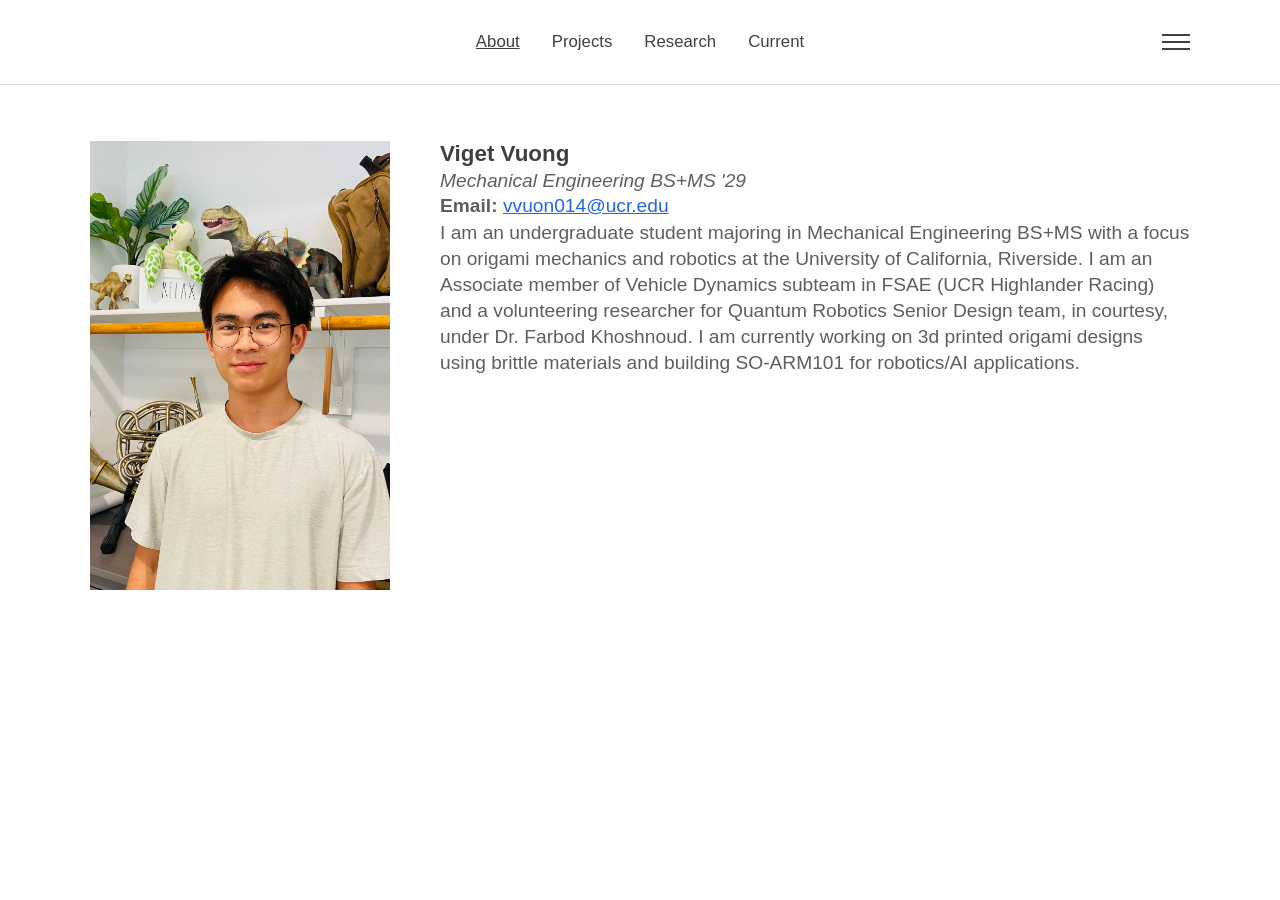
==== commit 9d3a556c: "Update index.html" ====
--- a/index.html
+++ b/index.html
@@ -46,7 +46,7 @@
                         <h1 class="about-name">Viget Vuong</h1>
                         <p class="about-role">Mechanical Engineering BS+MS '29</p>
                         <p class="about-email"><strong>Email:</strong> <a href="mailto:vvuon014@ucr.edu">vvuon014@ucr.edu</a></p>
-                        <p class="about-description">I am an undergraduate student majoring in Mechanical Engineering BS+MS with a focus on origami mechanics and robotics at the University of California, Riverside. I am an Associate member of Vehicle Dynamics subteam in FSAE (UCR Highlander Racing) and a volunteering researcher for Quantum Robotics Senior Design team, in courtesy, under Dr. Farbod Khoshnoud. Outside of engineering, I play the French Horn in the UCR Wind Ensemble and table tennis.</p>
+                        <p class="about-description">I am an undergraduate student majoring in Mechanical Engineering BS+MS with a focus on origami mechanics and robotics at the University of California, Riverside. I am an Associate member of Vehicle Dynamics subteam in FSAE (UCR Highlander Racing) and a volunteering researcher for Quantum Robotics Senior Design team, in courtesy, under Dr. Farbod Khoshnoud. I am currently working on 3d printed origami designs using brittle materials and building SO-ARM101 for robotics/AI applications.</p>
                     </div>
                 </div>
                            
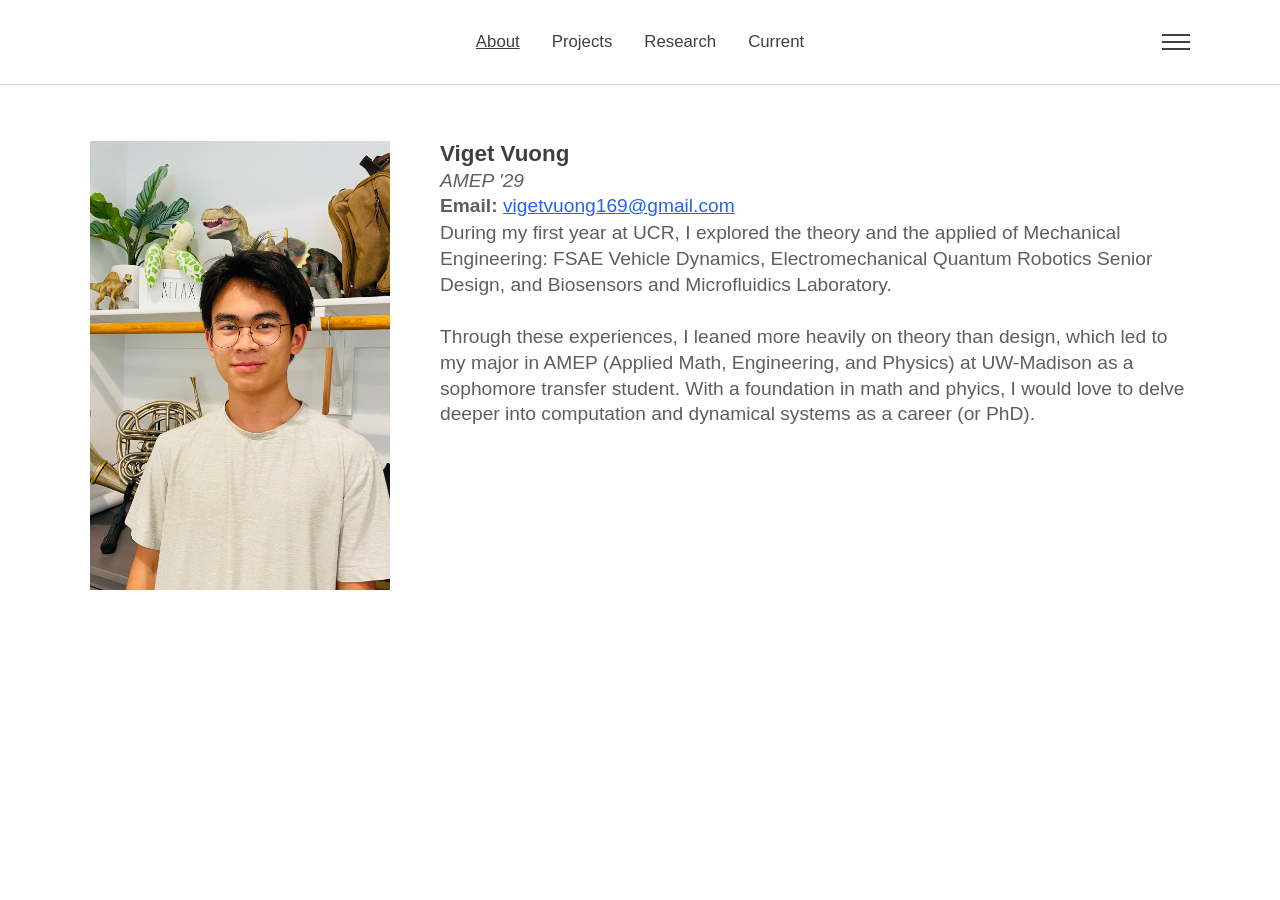
==== commit e649e4f4: "Update index.html" ====
--- a/index.html
+++ b/index.html
@@ -44,9 +44,12 @@
 
                     <div class="about-profile-text">
                         <h1 class="about-name">Viget Vuong</h1>
-                        <p class="about-role">Mechanical Engineering BS+MS '29</p>
-                        <p class="about-email"><strong>Email:</strong> <a href="mailto:vvuon014@ucr.edu">vvuon014@ucr.edu</a></p>
-                        <p class="about-description">I am an undergraduate student majoring in Mechanical Engineering BS+MS with a focus on origami mechanics and robotics at the University of California, Riverside. I am an Associate member of Vehicle Dynamics subteam in FSAE (UCR Highlander Racing) and a volunteering researcher for Quantum Robotics Senior Design team, in courtesy, under Dr. Farbod Khoshnoud. I am currently working on 3d printed origami designs using brittle materials and building SO-ARM101 for robotics/AI applications.</p>
+                        <p class="about-role">AMEP '29</p>
+                        <p class="about-email"><strong>Email:</strong> <a href="mailto:vigetvuong169@gmail.com">vigetvuong169@gmail.com</a></p>
+                        <p class="about-description">During my first year at UCR, I explored the theory and the applied of Mechanical Engineering: FSAE Vehicle Dynamics, Electromechanical Quantum Robotics Senior Design, and Biosensors and Microfluidics Laboratory.
+                            <br><br>
+                            Through these experiences, I leaned more heavily on theory than design, which led to my major in AMEP (Applied Math, Engineering, and Physics) at UW-Madison as a sophomore transfer student. With a foundation in math and phyics, I would love to delve deeper into computation and dynamical systems as a career (or PhD).
+                        </p>
                     </div>
                 </div>
                            
--- a/styles.css
+++ b/styles.css
@@ -302,6 +302,21 @@
     margin-top: 56px;
 }
 
+.current-date-section {
+    width: 100%;
+}
+
+.current-date-section + .current-date-section {
+    margin-top: 56px;
+}
+
+.current-date-heading {
+    margin: 0 0 24px;
+    font-size: 1.15rem;
+    font-weight: 600;
+    color: var(--text-strong);
+}
+
 .projects-subsection-heading {
     margin: 0 0 20px;
     font-size: 1.15rem;
@@ -387,6 +402,14 @@
     text-align: left;
 }
 
+.current-body-text {
+    margin: 0;
+    font-size: 1.2rem;
+    line-height: 1.35;
+    grid-column: 1 / -1;
+    width: 100%;
+}
+
 .current-inline-link {
     color: #2563eb;
     text-decoration: underline;
@@ -409,8 +432,7 @@
 }
 
 .projects-time,
-.research-time,
-.current-time {
+.research-time {
     margin: 0;
     font-size: 1.2rem;
     text-align: left;
@@ -447,6 +469,15 @@
     flex: 0 0 auto;
 }
 
+.projects-gallery video {
+    width: var(--projects-image-width, 120px);
+    max-width: 100%;
+    height: auto;
+    display: block;
+    flex: 0 0 auto;
+    background: #000000;
+}
+
 .research-content {
     display: flex;
     flex-direction: column;
@@ -493,6 +524,15 @@
     max-width: 100%;
     height: auto;
     flex: 0 0 auto;
+}
+
+.current-gallery video {
+    width: var(--current-image-width, 120px);
+    max-width: 100%;
+    height: auto;
+    display: block;
+    flex: 0 0 auto;
+    background: #000000;
 }
 
 .current-gallery iframe {
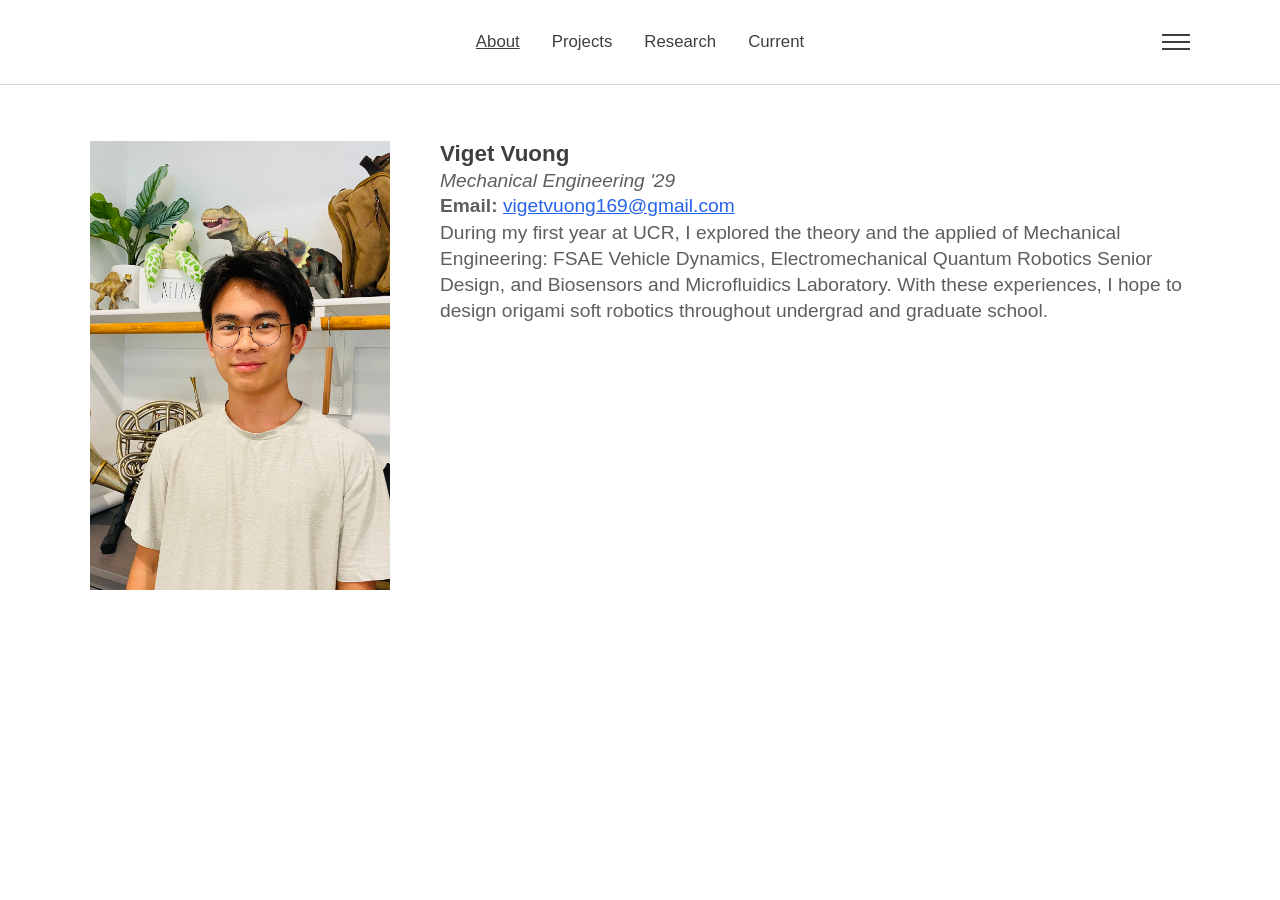
==== commit 4b99a20c: "Update index.html" ====
--- a/index.html
+++ b/index.html
@@ -44,11 +44,12 @@
 
                     <div class="about-profile-text">
                         <h1 class="about-name">Viget Vuong</h1>
-                        <p class="about-role">AMEP '29</p>
+                        <p class="about-role">Mechanical Engineering '29</p>
                         <p class="about-email"><strong>Email:</strong> <a href="mailto:vigetvuong169@gmail.com">vigetvuong169@gmail.com</a></p>
-                        <p class="about-description">During my first year at UCR, I explored the theory and the applied of Mechanical Engineering: FSAE Vehicle Dynamics, Electromechanical Quantum Robotics Senior Design, and Biosensors and Microfluidics Laboratory.
+                        <p class="about-description">During my first year at UCR, I explored the theory and the applied of Mechanical Engineering: FSAE Vehicle Dynamics, Electromechanical Quantum Robotics Senior Design, and Biosensors and Microfluidics Laboratory. With these experiences, I hope to design origami soft robotics throughout undergrad and graduate school.
                             <br><br>
-                            Through these experiences, I leaned more heavily on theory than design, which led to my major in AMEP (Applied Math, Engineering, and Physics) at UW-Madison as a sophomore transfer student. With a foundation in math and phyics, I would love to delve deeper into computation and dynamical systems as a career (or PhD).
+                            <!--Through these experiences, I leaned more heavily on theory than design, which led to my major in AMEP (Applied Math, Engineering, and Physics) at UW-Madison as a sophomore transfer student. With a foundation in math and phyics, I would love to delve deeper into computation and dynamical systems as a career (or PhD).
+                        -->
                         </p>
                     </div>
                 </div>
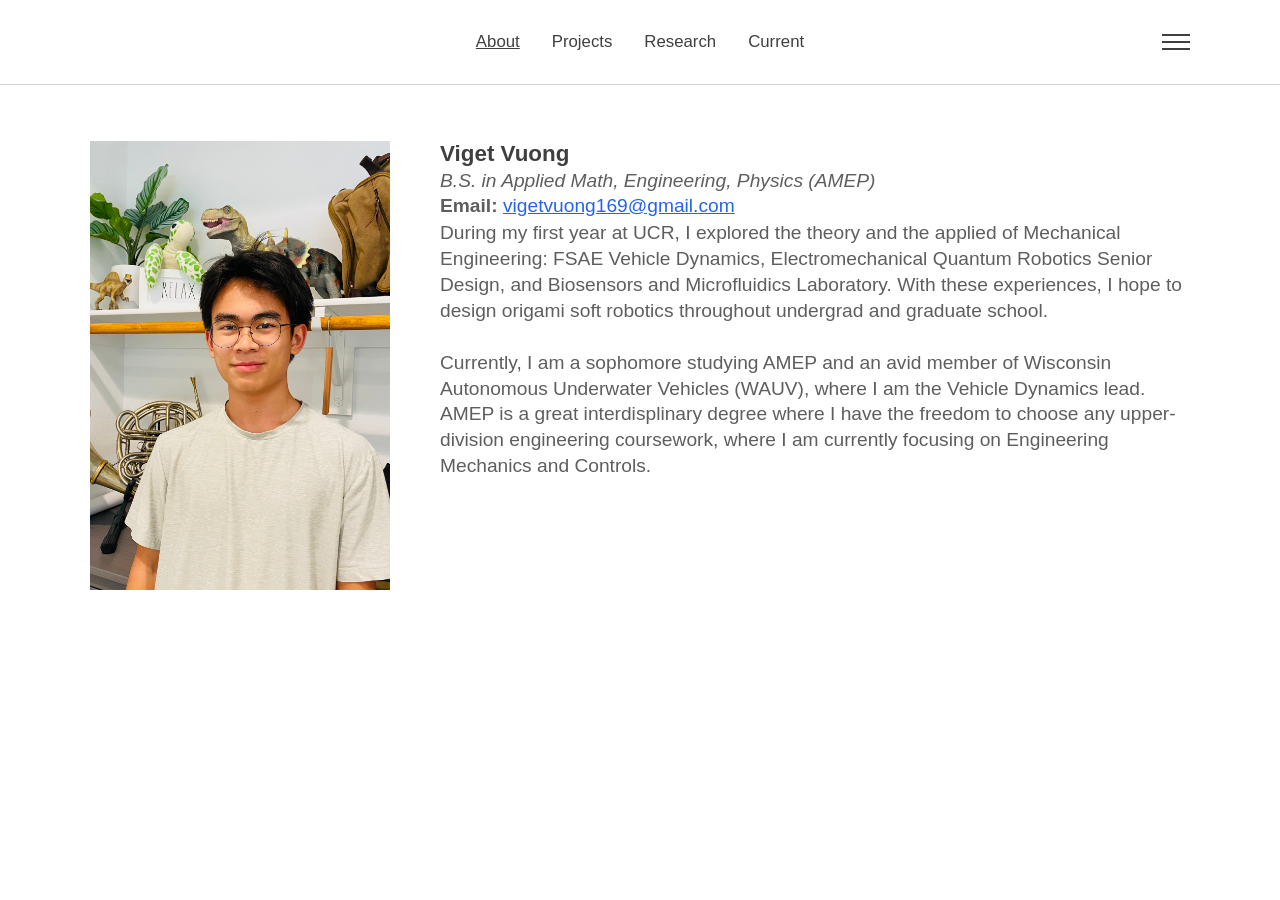
==== commit a939fcc6: "11/6/26" ====
--- a/index.html
+++ b/index.html
@@ -44,12 +44,15 @@
 
                     <div class="about-profile-text">
                         <h1 class="about-name">Viget Vuong</h1>
-                        <p class="about-role">Mechanical Engineering '29</p>
+                        <p class="about-role">B.S. in Applied Math, Engineering, Physics (AMEP)</p>
                         <p class="about-email"><strong>Email:</strong> <a href="mailto:vigetvuong169@gmail.com">vigetvuong169@gmail.com</a></p>
-                        <p class="about-description">During my first year at UCR, I explored the theory and the applied of Mechanical Engineering: FSAE Vehicle Dynamics, Electromechanical Quantum Robotics Senior Design, and Biosensors and Microfluidics Laboratory. With these experiences, I hope to design origami soft robotics throughout undergrad and graduate school.
+                        <p class="about-description">
+                            During my first year at UCR, I explored the theory and the applied of Mechanical Engineering: FSAE Vehicle Dynamics, Electromechanical Quantum Robotics Senior Design, and Biosensors and Microfluidics Laboratory. With these experiences, I hope to design origami soft robotics throughout undergrad and graduate school. 
                             <br><br>
-                            <!--Through these experiences, I leaned more heavily on theory than design, which led to my major in AMEP (Applied Math, Engineering, and Physics) at UW-Madison as a sophomore transfer student. With a foundation in math and phyics, I would love to delve deeper into computation and dynamical systems as a career (or PhD).
-                        -->
+                            Currently, I am a sophomore studying AMEP and an avid member of Wisconsin Autonomous Underwater Vehicles (WAUV), where I am the Vehicle Dynamics lead. AMEP is a great interdisplinary degree where I have the freedom to choose any upper-division engineering coursework, where I am currently focusing on Engineering Mechanics and Controls. 
+                        </p>
+                        <p class="about-description">
+                            
                         </p>
                     </div>
                 </div>
